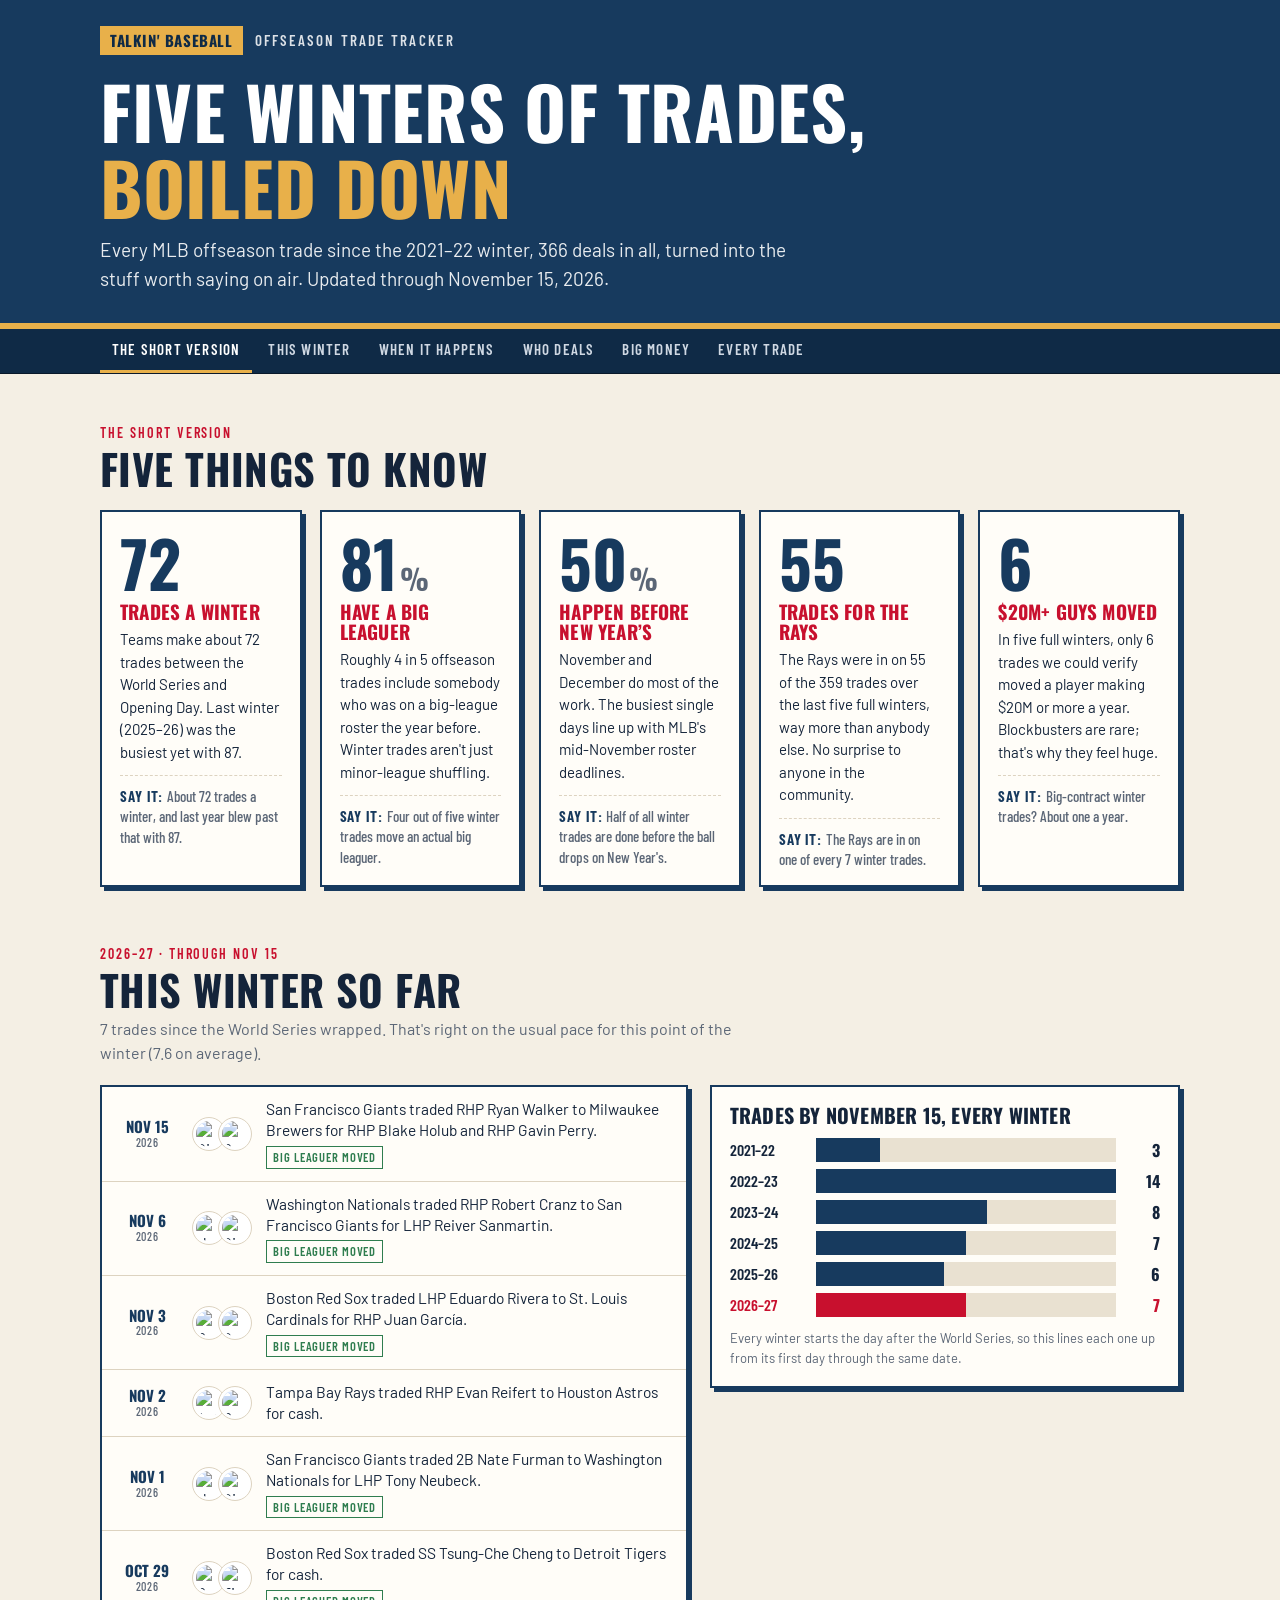
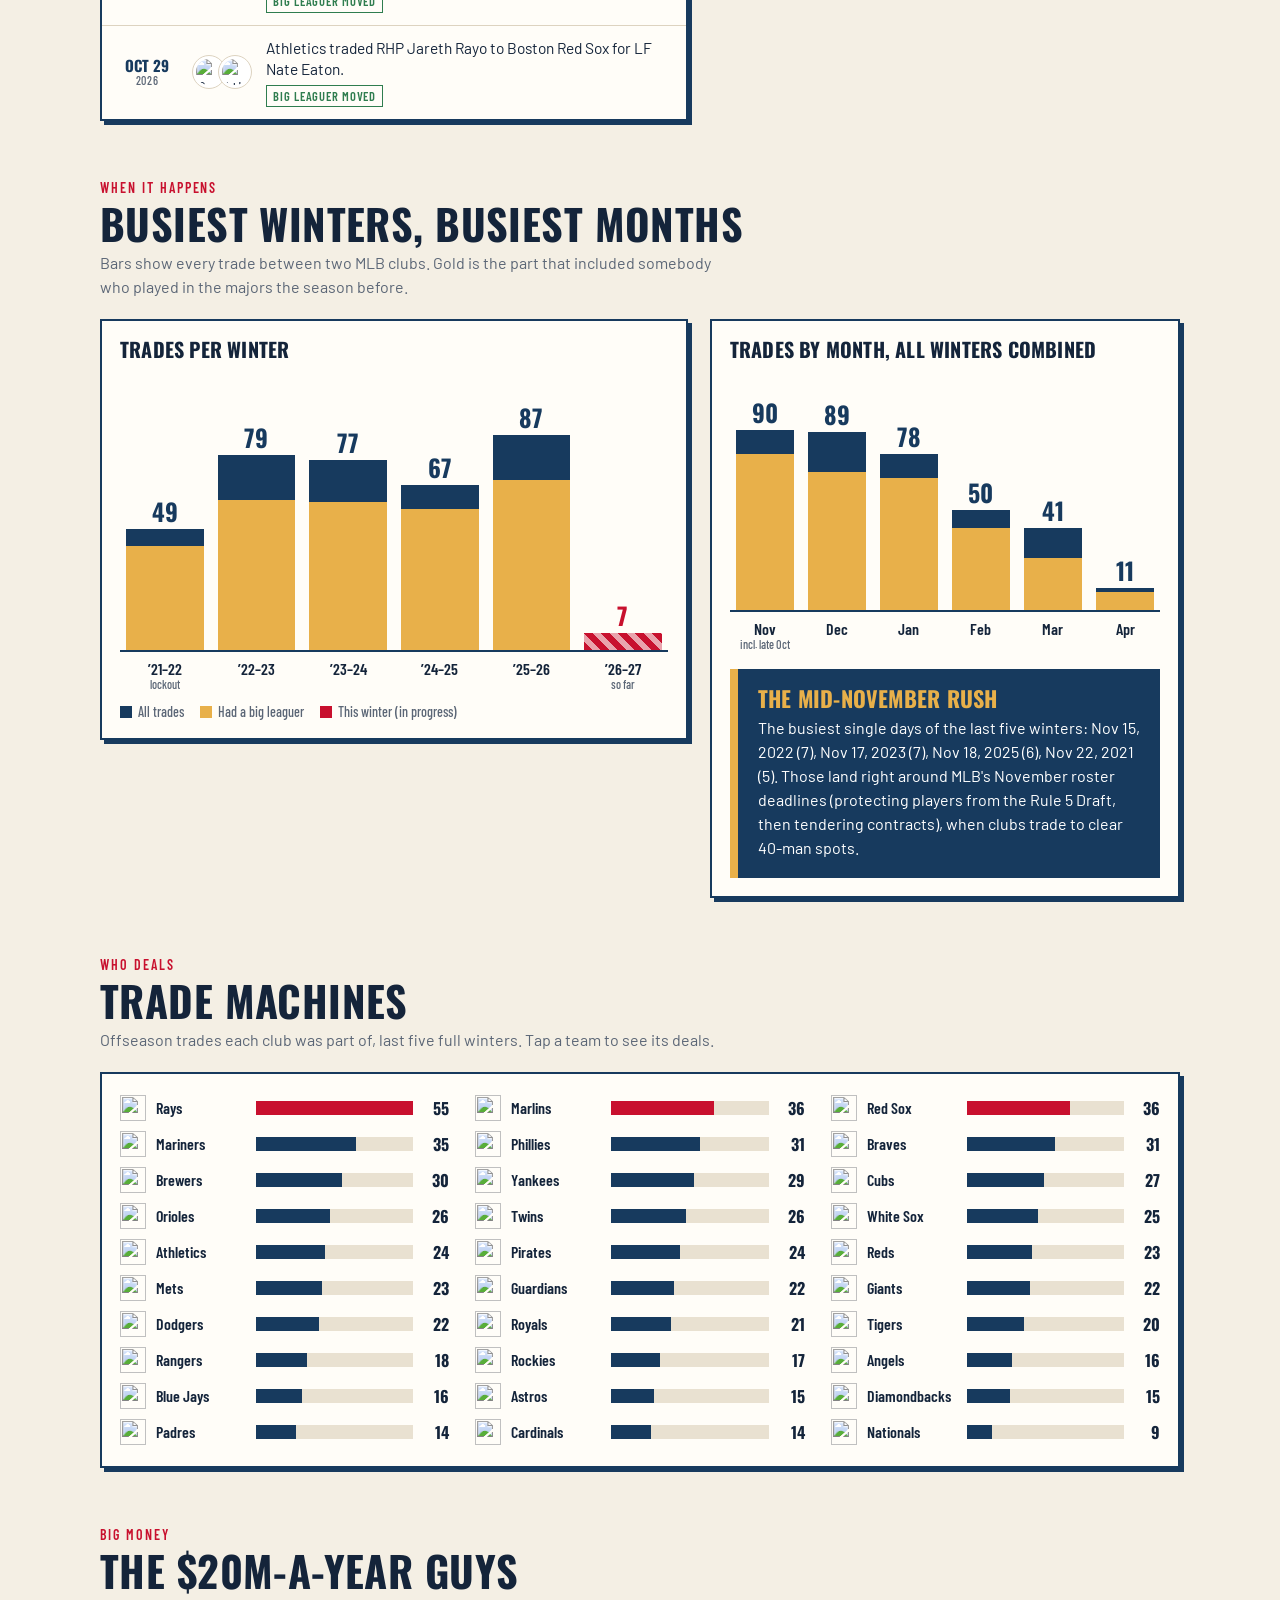
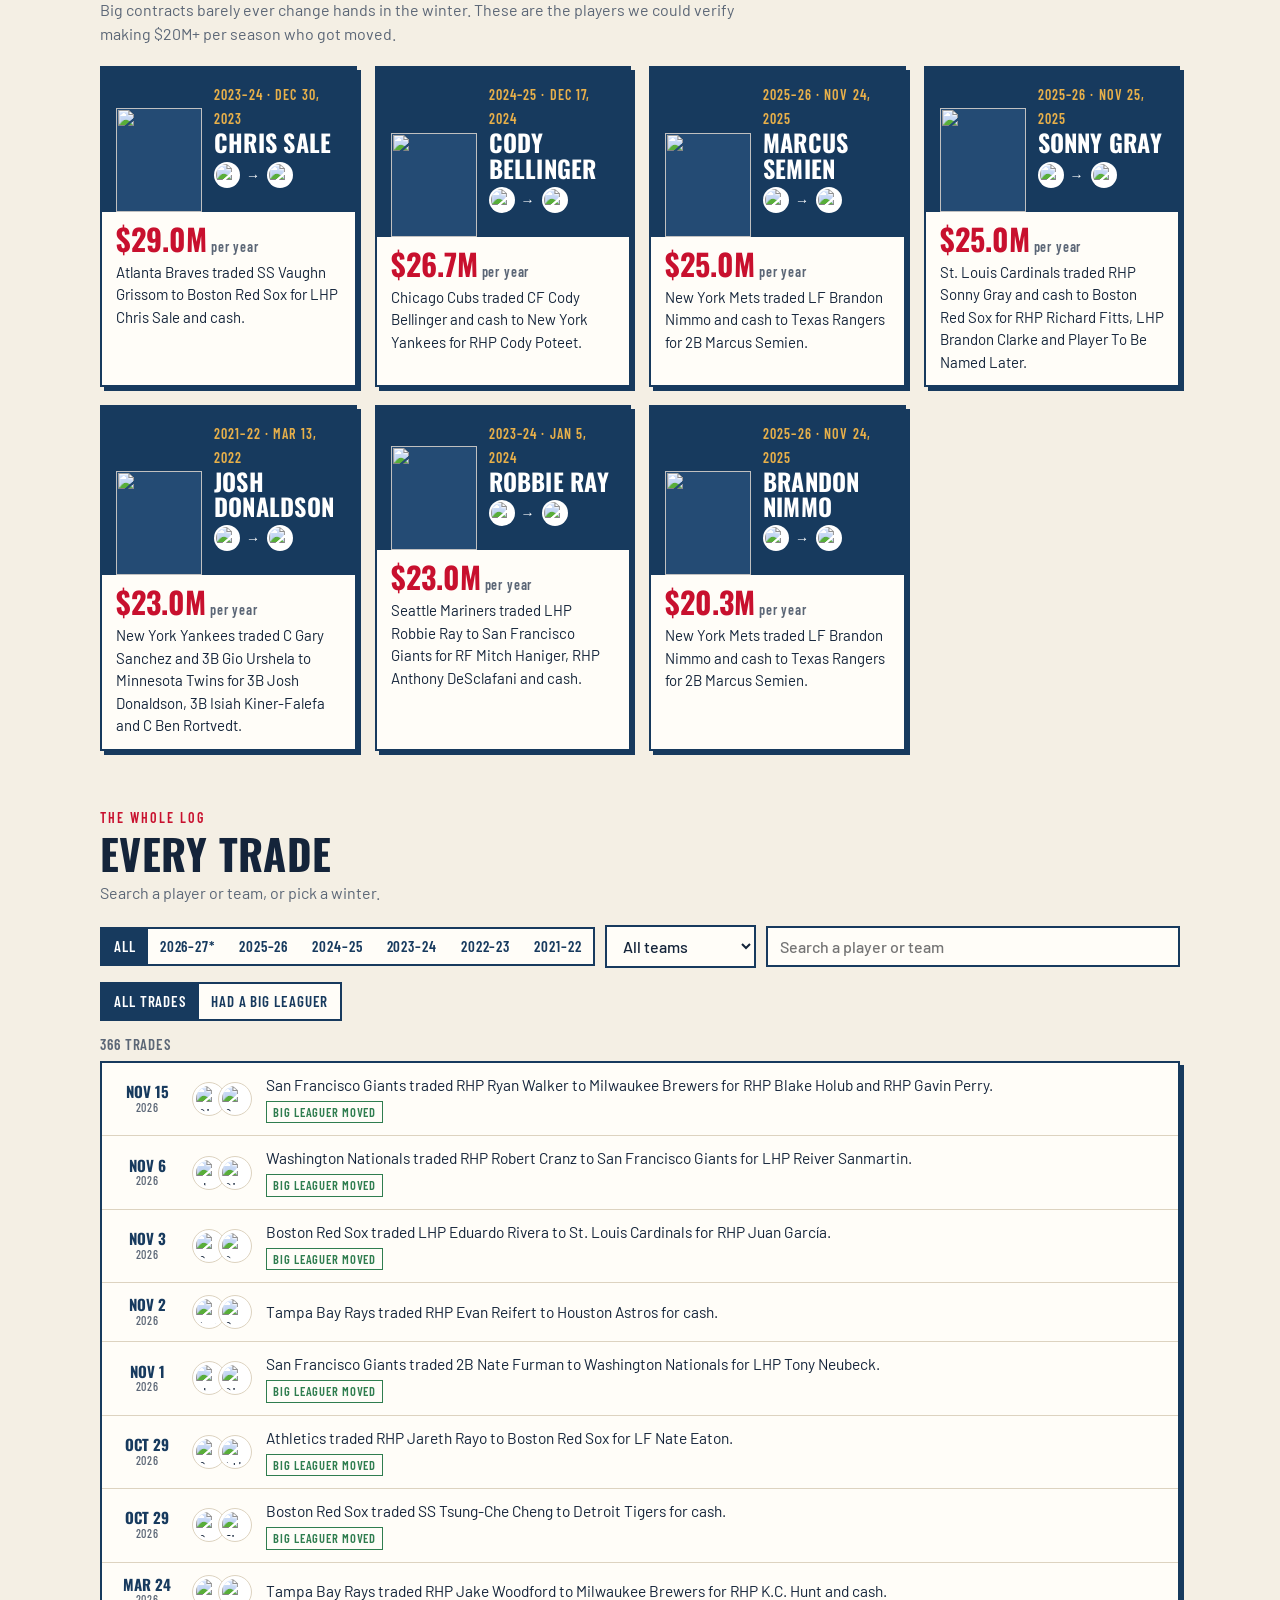
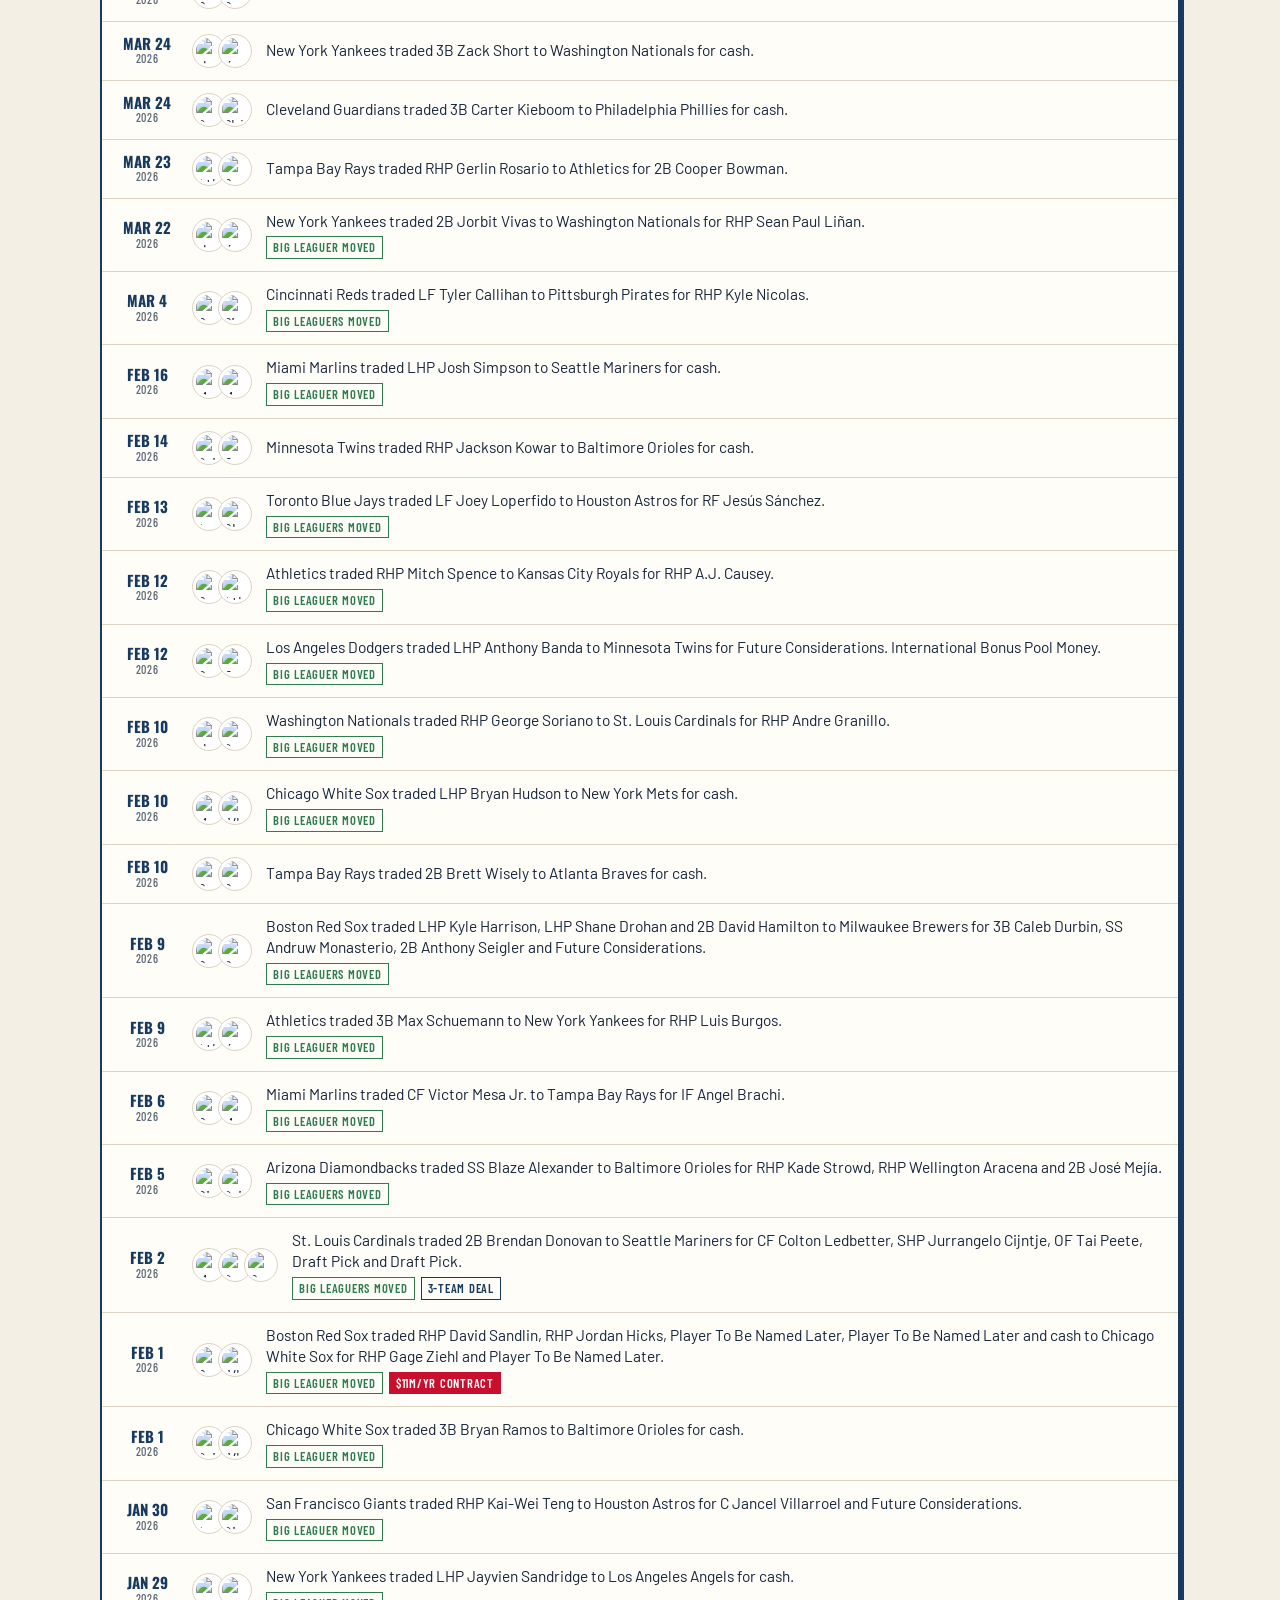
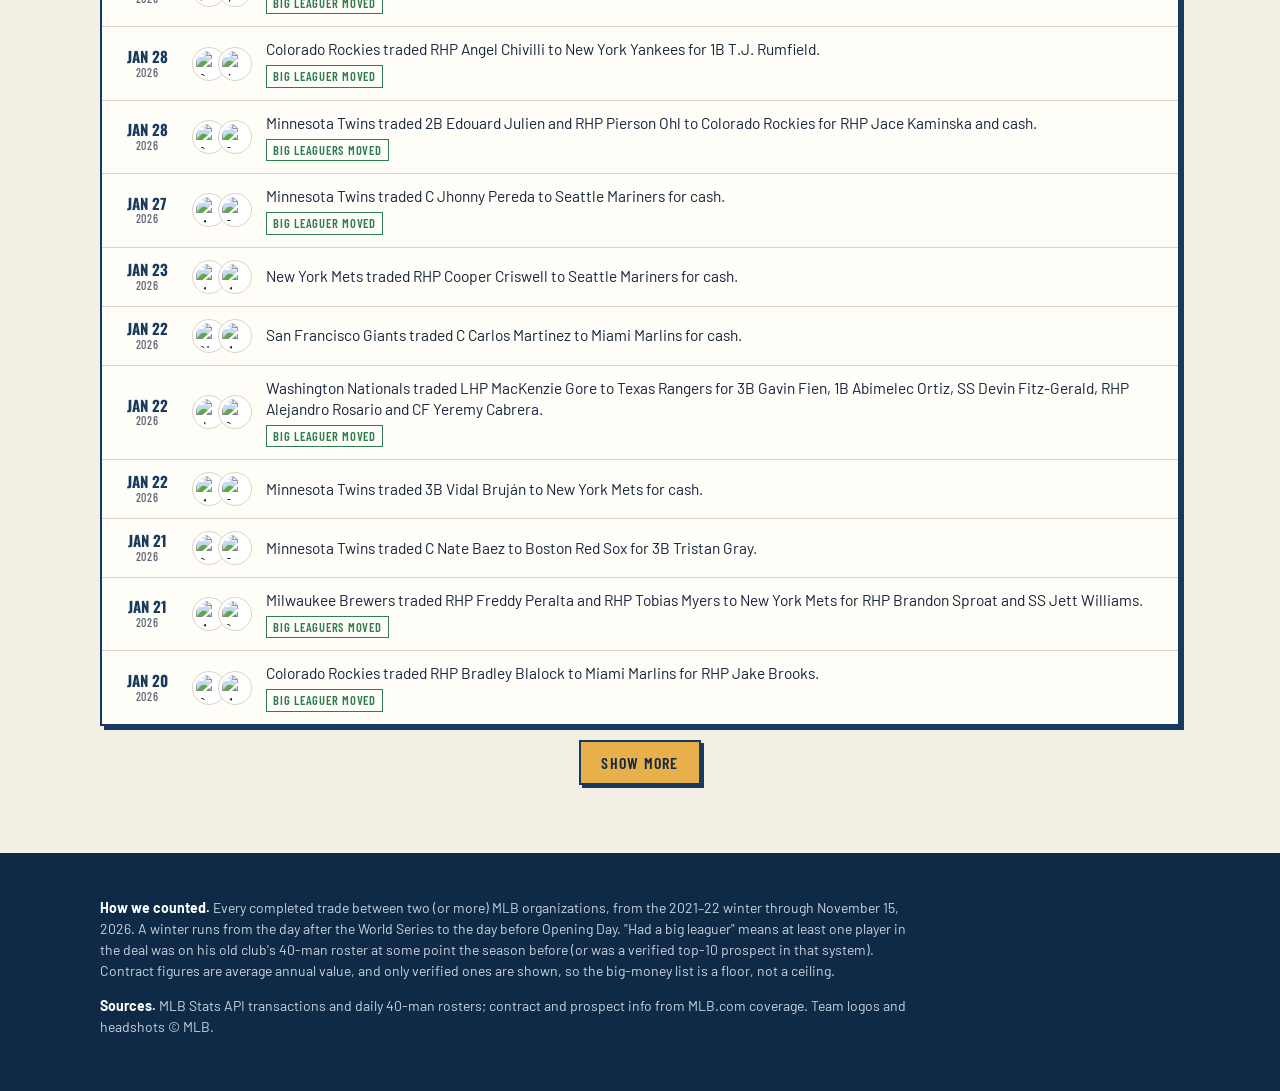
==== index.html @ 68e8c277 "Talkin' Baseball offseason trade tracker Co-Authored-By: Claude Opus 5.5 <noreply@anthropic.com>" ====
<!DOCTYPE html>
<html lang="en">
<head>
<meta charset="utf-8">
<meta name="viewport" content="width=device-width, initial-scale=1">
<title>Offseason Trade Tracker · Talkin' Baseball</title>
<meta name="description" content="Every MLB offseason trade since the 2021–22 winter, boiled down for Talkin' Baseball.">
<link rel="preconnect" href="https://fonts.googleapis.com">
<link rel="preconnect" href="https://fonts.gstatic.com" crossorigin>
<link href="https://fonts.googleapis.com/css2?family=Oswald:wght@500;700&family=Barlow+Condensed:wght@500;600;700&family=Barlow:wght@400;500;600&display=swap" rel="stylesheet">
<style>
:root{
 --paper:#f4efe4;--card:#fffdf8;--ink:#14243a;--ink2:#5b6676;--rule:#ddd3c0;
 --navy:#173a5e;--navy2:#0f2a46;--gold:#e8b04a;--red:#c8102e;--green:#2f7d4f;
 --shadow:4px 4px 0 var(--navy);
}
*{box-sizing:border-box}
html{scroll-behavior:smooth}
body{margin:0;background:var(--paper);color:var(--ink);font:16px/1.5 Barlow,system-ui,sans-serif;-webkit-font-smoothing:antialiased}
a{color:inherit}
.wrap{max-width:1120px;margin:0 auto;padding:0 20px}
h1,h2,h3{font-family:Oswald,Impact,sans-serif;font-weight:700;text-transform:uppercase;letter-spacing:.01em;line-height:1.05;margin:0}
.eyebrow{font:600 14px/1 "Barlow Condensed",sans-serif;letter-spacing:.14em;text-transform:uppercase;color:var(--red)}

/* header */
header{background:var(--navy);color:#fff;border-bottom:6px solid var(--gold)}
header .wrap{padding-top:26px;padding-bottom:30px}
.lock{display:flex;align-items:center;gap:12px;flex-wrap:wrap}
.mark{font:700 15px/1 Oswald,sans-serif;text-transform:uppercase;background:var(--gold);color:var(--navy2);padding:7px 10px;letter-spacing:.04em}
.lock span{font:600 15px/1 "Barlow Condensed",sans-serif;letter-spacing:.14em;text-transform:uppercase;opacity:.85}
header h1{font-size:clamp(36px,6.4vw,72px);margin-top:18px;max-width:900px}
header h1 em{font-style:normal;color:var(--gold)}
header p{font-size:clamp(16px,2vw,19px);max-width:720px;margin:12px 0 0;opacity:.9}
nav{position:sticky;top:0;z-index:5;background:var(--navy2);border-bottom:1px solid #0006}
nav .wrap{display:flex;gap:4px;overflow-x:auto;scrollbar-width:none}
nav a{font:600 15px/1 "Barlow Condensed",sans-serif;letter-spacing:.08em;text-transform:uppercase;color:#cfd8e3;text-decoration:none;padding:13px 12px;white-space:nowrap;border-bottom:3px solid transparent}
nav a:hover,nav a.on{color:#fff;border-bottom-color:var(--gold)}

section{padding:52px 0 8px}
.sh{display:flex;align-items:end;justify-content:space-between;gap:16px;flex-wrap:wrap;margin-bottom:20px}
.sh h2{font-size:clamp(28px,4vw,42px);margin-top:6px}
.sh p{margin:6px 0 0;color:var(--ink2);max-width:640px}
.card{background:var(--card);border:2px solid var(--navy);box-shadow:var(--shadow)}
.small{font-size:13px;color:var(--ink2)}

/* big numbers */
.nums{display:grid;grid-template-columns:repeat(auto-fit,minmax(200px,1fr));gap:18px}
.num{padding:18px 18px 16px;position:relative}
.num b{display:block;font:700 clamp(46px,6vw,64px)/1 Oswald,sans-serif;color:var(--navy)}
.num b small{font-size:.45em;color:var(--ink2);margin-left:2px}
.num h3{font-size:19px;margin:8px 0 6px;color:var(--red)}
.num p{margin:0;font-size:15px}
.num .say{margin-top:12px;padding-top:10px;border-top:1px dashed var(--rule);font:500 15px/1.35 "Barlow Condensed",sans-serif;color:var(--ink2)}
.num .say:before{content:"SAY IT: ";font-weight:700;color:var(--navy);letter-spacing:.06em}

/* this winter */
.two{display:grid;grid-template-columns:1.25fr 1fr;gap:22px;align-items:start}
@media(max-width:860px){.two{grid-template-columns:1fr}}
.pane{padding:18px}
.pane h3{font-size:20px;margin-bottom:12px}
.hbar{display:grid;grid-template-columns:76px 1fr 34px;align-items:center;gap:10px;margin:7px 0;font:600 16px/1 "Barlow Condensed",sans-serif}
.hbar .t{height:24px;background:#e9e1d1;position:relative}
.hbar .t i{position:absolute;inset:0 auto 0 0;background:var(--navy)}
.hbar.now .t i{background:var(--red)}
.hbar.now{color:var(--red)}
.hbar .v{text-align:right;font-family:Oswald;font-weight:700}

/* trade rows */
.trade{display:grid;grid-template-columns:62px auto 1fr;gap:14px;align-items:center;padding:12px 14px;border-top:1px solid var(--rule)}
.trade:first-child{border-top:0}
.trade .dt{font:700 15px/1.05 Oswald,sans-serif;text-transform:uppercase;color:var(--navy);text-align:center}
.trade .dt small{display:block;font:500 12px "Barlow Condensed";color:var(--ink2);letter-spacing:.06em}
.logos{display:flex;align-items:center}
.logos img{width:34px;height:34px;object-fit:contain;background:#fff;border:1.5px solid var(--rule);border-radius:50%;padding:3px}
.logos img+img{margin-left:-8px}
.trade .s{font-size:15.5px;line-height:1.35}
.trade .tags{margin-top:5px;display:flex;gap:6px;flex-wrap:wrap}
.tag{font:600 12.5px/1 "Barlow Condensed",sans-serif;letter-spacing:.06em;text-transform:uppercase;padding:4px 6px;border:1.5px solid currentColor}
.tag.mlb{color:var(--green)}
.tag.big{color:#fff;background:var(--red);border-color:var(--red)}
.tag.multi{color:var(--navy)}
@media(max-width:560px){.trade{grid-template-columns:52px 1fr}.trade .logos{display:none}}

/* charts */
.vchart{display:flex;align-items:flex-end;gap:14px;height:280px;padding:28px 6px 0;border-bottom:2px solid var(--navy)}
.vcol{flex:1;display:flex;flex-direction:column;align-items:center;justify-content:flex-end;height:100%;position:relative}
.vcol i{display:block;width:100%;max-width:92px;background:var(--navy);position:relative;transition:height .6s cubic-bezier(.2,.8,.2,1)}
.vcol i u{position:absolute;inset:auto 0 0 0;background:var(--gold);text-decoration:none}
.vcol b{font:700 24px/1 Oswald,sans-serif;margin-bottom:6px;color:var(--navy)}
.vcol.part i{background:repeating-linear-gradient(45deg,var(--red) 0 6px,#e9a3ad 6px 12px)}
.vcol.part b{color:var(--red)}
.vlabels{display:flex;gap:14px;padding:8px 6px 0}
.vlabels span{flex:1;text-align:center;font:600 16px/1.1 "Barlow Condensed",sans-serif}
.vlabels small{display:block;font-size:12px;color:var(--ink2);font-weight:500}
.legend{display:flex;gap:16px;flex-wrap:wrap;font:500 14px "Barlow Condensed";color:var(--ink2);margin-top:12px}
.legend i{display:inline-block;width:12px;height:12px;margin-right:6px;vertical-align:-1px}
.callout{background:var(--navy);color:#fff;padding:18px 20px;border-left:8px solid var(--gold)}
.callout h3{font-size:22px;color:var(--gold);margin-bottom:6px}
.callout p{margin:0}

/* teams */
.teams{display:grid;grid-template-columns:repeat(auto-fill,minmax(250px,1fr));gap:4px 26px;padding:18px}
.team{display:grid;grid-template-columns:28px 92px 1fr 28px;align-items:center;gap:8px;font:600 16px/1 "Barlow Condensed",sans-serif;padding:3px 0;cursor:pointer;border-radius:3px}
.team:hover{background:#efe6d3}
.team img{width:26px;height:26px;object-fit:contain}
.team .t{height:14px;background:#e9e1d1}
.team .t i{display:block;height:100%;background:var(--navy)}
.team.top .t i{background:var(--red)}
.team .v{text-align:right;font-family:Oswald;font-weight:700}

/* big money */
.money{display:grid;grid-template-columns:repeat(auto-fill,minmax(250px,1fr));gap:18px}
.deal{padding:0;overflow:hidden;display:flex;flex-direction:column}
.deal .top{display:flex;gap:12px;align-items:flex-end;background:var(--navy);color:#fff;padding:14px 14px 0;min-height:118px}
.deal .top img.hs{width:86px;height:104px;object-fit:cover;object-position:top;background:#244b74}
.deal .top div{padding-bottom:12px}
.deal .top h3{font-size:24px}
.deal .top span{font:600 14px "Barlow Condensed";letter-spacing:.08em;text-transform:uppercase;color:var(--gold)}
.deal .bot{padding:12px 14px;font-size:15px}
.deal .aav{font:700 30px/1 Oswald,sans-serif;color:var(--red)}
.deal .aav small{font:600 14px "Barlow Condensed";color:var(--ink2);letter-spacing:.06em;margin-left:4px}

/* explorer */
.tools{display:flex;gap:10px;flex-wrap:wrap;align-items:center;margin-bottom:14px}
.seg{display:flex;flex-wrap:wrap;border:2px solid var(--navy);background:var(--card)}
.seg button{font:600 15px/1 "Barlow Condensed",sans-serif;letter-spacing:.06em;text-transform:uppercase;border:0;background:none;padding:10px 12px;cursor:pointer;color:var(--navy)}
.seg button[aria-pressed=true]{background:var(--navy);color:#fff}
.tools input,.tools select{font:500 16px Barlow,sans-serif;padding:9px 12px;border:2px solid var(--navy);background:var(--card);color:var(--ink);min-width:0}
.tools input{flex:1 1 220px}
#count{font:600 15px "Barlow Condensed";letter-spacing:.06em;text-transform:uppercase;color:var(--ink2);margin:0 0 8px}
.more{display:block;margin:14px auto 0;font:600 16px "Barlow Condensed";letter-spacing:.08em;text-transform:uppercase;padding:11px 20px;background:var(--gold);color:var(--navy2);border:2px solid var(--navy);box-shadow:3px 3px 0 var(--navy);cursor:pointer}
.empty{padding:30px;text-align:center;color:var(--ink2)}

footer{margin-top:60px;background:var(--navy2);color:#c9d3df;font-size:14px}
footer .wrap{padding:30px 20px 40px}
footer b{color:#fff}
footer p{max-width:820px}
</style>
</head>
<body>
<header>
 <div class="wrap">
  <div class="lock"><div class="mark">Talkin' Baseball</div><span>Offseason Trade Tracker</span></div>
  <h1>Five winters of trades, <em>boiled down</em></h1>
  <p id="lede"></p>
 </div>
</header>
<nav><div class="wrap">
 <a href="#short">The short version</a><a href="#now">This winter</a><a href="#when">When it happens</a><a href="#teams">Who deals</a><a href="#money">Big money</a><a href="#all">Every trade</a>
</div></nav>

<main>
<section id="short"><div class="wrap">
 <div class="sh"><div><div class="eyebrow">The short version</div><h2>Five things to know</h2></div></div>
 <div class="nums" id="nums"></div>
</div></section>

<section id="now"><div class="wrap">
 <div class="sh"><div><div class="eyebrow" id="nowEye"></div><h2>This winter so far</h2><p id="nowSub"></p></div></div>
 <div class="two">
  <div class="card" id="nowList"></div>
  <div class="card pane"><h3 id="paceH"></h3><div id="pace"></div><p class="small" style="margin:12px 0 0">Every winter starts the day after the World Series, so this lines each one up from its first day through the same date.</p></div>
 </div>
</div></section>

<section id="when"><div class="wrap">
 <div class="sh"><div><div class="eyebrow">When it happens</div><h2>Busiest winters, busiest months</h2><p>Bars show every trade between two MLB clubs. Gold is the part that included somebody who played in the majors the season before.</p></div></div>
 <div class="two">
  <div class="card pane"><h3>Trades per winter</h3><div class="vchart" id="perWinter"></div><div class="vlabels" id="perWinterL"></div>
   <div class="legend"><span><i style="background:var(--navy)"></i>All trades</span><span><i style="background:var(--gold)"></i>Had a big leaguer</span><span><i style="background:var(--red)"></i>This winter (in progress)</span></div></div>
  <div class="card pane"><h3>Trades by month, all winters combined</h3><div class="vchart" id="perMonth" style="height:240px"></div><div class="vlabels" id="perMonthL"></div>
   <div class="callout" style="margin-top:18px" id="monthCall"></div></div>
 </div>
</div></section>

<section id="teams"><div class="wrap">
 <div class="sh"><div><div class="eyebrow">Who deals</div><h2>Trade machines</h2><p>Offseason trades each club was part of, last five full winters. Tap a team to see its deals.</p></div></div>
 <div class="card teams" id="teamList"></div>
</div></section>

<section id="money"><div class="wrap">
 <div class="sh"><div><div class="eyebrow">Big money</div><h2>The $20M-a-year guys</h2><p>Big contracts barely ever change hands in the winter. These are the players we could verify making $20M+ per season who got moved.</p></div></div>
 <div class="money" id="moneyList"></div>
</div></section>

<section id="all"><div class="wrap">
 <div class="sh"><div><div class="eyebrow">The whole log</div><h2>Every trade</h2><p>Search a player or team, or pick a winter.</p></div></div>
 <div class="tools">
  <div class="seg" id="winSeg"></div>
  <select id="teamSel" aria-label="Team"><option value="">All teams</option></select>
  <input type="search" id="q" placeholder="Search a player or team" aria-label="Search a player or team">
 </div>
 <div class="seg" style="display:inline-flex;margin-bottom:14px" id="kindSeg">
  <button data-k="all" aria-pressed="true">All trades</button><button data-k="mlb">Had a big leaguer</button>
 </div>
 <div id="count"></div>
 <div class="card" id="list"></div>
 <button class="more" id="more" hidden>Show more</button>
</div></section>
</main>

<footer><div class="wrap">
 <p><b>How we counted.</b> Every completed trade between two (or more) MLB organizations, from the 2021–22 winter through <span id="thru"></span>. A winter runs from the day after the World Series to the day before Opening Day. "Had a big leaguer" means at least one player in the deal was on his old club's 40-man roster at some point the season before (or was a verified top-10 prospect in that system). Contract figures are average annual value, and only verified ones are shown, so the big-money list is a floor, not a ceiling.</p>
 <p><b>Sources.</b> MLB Stats API transactions and daily 40-man rosters; contract and prospect info from MLB.com coverage. Team logos and headshots © MLB.</p>
</div></footer>

<script>
const D={"trades":[{"d":"2021-11-03","o":"2021-22","g":["Reds","Tigers"],"s":"Cincinnati Reds traded C Tucker Barnhart to Detroit Tigers for 3B Nick Quintana.","q":"yes","p":[["Tucker Barnhart",571466,"Reds","Tigers",1,null],["Nick Quintana",666161,"Tigers","Reds",0,null]]},{"d":"2021-11-13","o":"2021-22","g":["Rays","Brewers"],"s":"Milwaukee Brewers traded RHP Evan Reifert to Tampa Bay Rays for 3B Mike Brosseau.","q":"yes","p":[["Mike Brosseau",670712,"Rays","Brewers",1,null],["Evan Reifert",682126,"Brewers","Rays",0,null]]},{"d":"2021-11-14","o":"2021-22","g":["Rays","Marlins"],"s":"Tampa Bay Rays traded RHP Louis Head to Miami Marlins for Player To Be Named Later.","q":"yes","p":[["Louis Head",545343,"Rays","Marlins",1,null],["Josh Roberson",675963,"Marlins","Rays",0,null]]},{"d":"2021-11-19","o":"2021-22","g":["Phillies","Yankees"],"s":"New York Yankees traded RHP Nick Nelson and C Donny Sands to Philadelphia Phillies for 3B T.J. Rumfield and LHP Joel Valdez.","q":"yes","p":[["Donny Sands",664848,"Yankees","Phillies",0,null],["Nick Nelson",656793,"Yankees","Phillies",1,null],["TJ Rumfield",681198,"Phillies","Yankees",0,null],["Joel Valdez",683638,"Phillies","Yankees",0,null]]},{"d":"2021-11-19","o":"2021-22","g":["Athletics","Rays"],"s":"Tampa Bay Rays traded RHP Brent Honeywell Jr. to Oakland Athletics for cash.","q":"yes","p":[["Brent Honeywell",641703,"Rays","Athletics",1,null]]},{"d":"2021-11-19","o":"2021-22","g":["Guardians","Rays"],"s":"Tampa Bay Rays traded RHP Tobias Myers to Cleveland Indians for SS Junior Caminero.","q":"unresolved","p":[["Junior Caminero",691406,"Guardians","Rays",0,null],["Tobias Myers",668964,"Rays","Guardians",0,null]]},{"d":"2021-11-19","o":"2021-22","g":["Astros","Phillies"],"s":"Houston Astros traded C Garrett Stubbs to Philadelphia Phillies for OF Logan Cerny.","q":"yes","p":[["Logan Cerny",681488,"Phillies","Astros",0,null],["Garrett Stubbs",596117,"Astros","Phillies",1,null]]},{"d":"2021-11-22","o":"2021-22","g":["Guardians","Brewers"],"s":"Cleveland Guardians traded RHP J.C. Mejia to Milwaukee Brewers for Player To Be Named Later.","q":"yes","p":[["J.C. Mejía",650496,"Guardians","Brewers",1,null],["David Fry",681807,"Brewers","Guardians",0,null]]},{"d":"2021-11-22","o":"2021-22","g":["Angels","Yankees"],"s":"New York Yankees traded 2B Tyler Wade to Los Angeles Angels for Player To Be Named Later.","q":"yes","p":[["Tyler Wade",642180,"Yankees","Angels",1,null]]},{"d":"2021-11-22","o":"2021-22","g":["Cubs","Guardians"],"s":"Cleveland Guardians traded RF Harold Ramirez to Chicago Cubs for cash.","q":"yes","p":[["Harold Ramírez",623912,"Guardians","Cubs",1,null]]},{"d":"2021-11-22","o":"2021-22","g":["Giants","Braves"],"s":"San Francisco Giants traded RHP Jay Jackson to Atlanta Braves for Player To Be Named Later.","q":"yes","p":[["Jay Jackson",543351,"Giants","Braves",1,null]]},{"d":"2021-11-22","o":"2021-22","g":["Dodgers","Rangers"],"s":"Los Angeles Dodgers traded LF Billy McKinney and OF Zach Reks to Texas Rangers for cash.","q":"yes","p":[["Zach Reks",676646,"Dodgers","Rangers",1,null],["Billy McKinney",641856,"Dodgers","Rangers",1,null]]},{"d":"2021-11-26","o":"2021-22","g":["Diamondbacks","Rays"],"s":"Tampa Bay Rays traded LF Jordan Luplow to Arizona Diamondbacks for SS Ronny Simon.","q":"yes","p":[["Jordan Luplow",656669,"Rays","Diamondbacks",1,null],["Ronny Simon",682927,"Diamondbacks","Rays",0,null]]},{"d":"2021-11-27","o":"2021-22","g":["Padres","Mariners"],"s":"San Diego Padres traded 2B Adam Frazier to Seattle Mariners for LHP Ray Kerr and OF Corey Rosier.","q":"yes","p":[["Adam Frazier",624428,"Padres","Mariners",1,null],["Ray Kerr",678061,"Mariners","Padres",0,null],["Corey Rosier",681468,"Mariners","Padres",0,null]]},{"d":"2021-11-29","o":"2021-22","g":["Pirates","Marlins"],"s":"Pittsburgh Pirates traded C Jacob Stallings to Miami Marlins for RHP Zach Thompson, RHP Kyle Nicolas and OF Connor Scott.","q":"yes","p":[["Connor Scott",669002,"Marlins","Pirates",0,null],["Kyle Nicolas",693312,"Marlins","Pirates",0,null],["Jacob Stallings",607732,"Pirates","Marlins",1,null],["Zach Thompson",605507,"Marlins","Pirates",1,null]]},{"d":"2021-11-30","o":"2021-22","g":["Rays","Marlins"],"s":"Tampa Bay Rays traded 2B Joey Wendle to Miami Marlins for CF Kameron Misner.","q":"yes","p":[["Joey Wendle",621563,"Rays","Marlins",1,null],["Kameron Misner",670224,"Marlins","Rays",0,null]]},{"d":"2021-11-30","o":"2021-22","g":["Padres","Marlins"],"s":"Miami Marlins traded C Jorge Alfaro to San Diego Padres.","q":"yes","p":[["Jorge Alfaro",595751,"Marlins","Padres",1,null]]},{"d":"2021-12-01","o":"2021-22","g":["Red Sox","Brewers"],"s":"Milwaukee Brewers traded CF Jackie Bradley Jr., SS David Hamilton and 3B Alex Binelas to Boston Red Sox for RF Hunter Renfroe.","q":"yes","p":[["Alex Binelas",681323,"Brewers","Red Sox",0,null],["Jackie Bradley Jr.",598265,"Brewers","Red Sox",1,null],["Hunter Renfroe",592669,"Red Sox","Brewers",1,null],["David Hamilton",666152,"Brewers","Red Sox",0,null]]},{"d":"2021-12-08","o":"2021-22","g":["Orioles","Mariners"],"s":"Tacoma Rainiers traded RHP Tommy Wilson to Bowie Baysox.","q":"no","p":[["Tommy Wilson",681935,"Mariners","Orioles",0,null]]},{"d":"2021-12-08","o":"2021-22","g":["Giants","Braves"],"s":"Atlanta Braves traded RHP Tanner Andrews to San Francisco Giants.","q":"no","p":[["Tanner Andrews",681084,"Braves","Giants",0,null]]},{"d":"2022-03-12","o":"2021-22","g":["Rangers","Twins"],"s":"Minnesota Twins traded C Mitch Garver to Texas Rangers for 3B Isiah Kiner-Falefa and RHP Ronny Henriquez.","q":"yes","p":[["Mitch Garver",641598,"Twins","Rangers",1,null],["Isiah Kiner-Falefa",643396,"Rangers","Twins",1,null],["Ronny Henriquez",678692,"Rangers","Twins",0,null]]},{"d":"2022-03-12","o":"2021-22","g":["Mets","Athletics"],"s":"Oakland Athletics traded RHP Chris Bassitt to New York Mets for RHP Adam Oller and RHP J.T. Ginn.","q":"yes","p":[["Chris Bassitt",605135,"Athletics","Mets",1,null],["Adam Oller",670124,"Mets","Athletics",0,null],["J.T. Ginn",669372,"Mets","Athletics",0,null]]},{"d":"2022-03-13","o":"2021-22","g":["Reds","Twins"],"s":"Cincinnati Reds traded RHP Sonny Gray and RHP Francis Peguero to Minnesota Twins for RHP Chase Petty.","q":"yes","p":[["Sonny Gray",543243,"Reds","Twins",1,null],["Francis Peguero",677868,"Reds","Twins",0,null],["Chase Petty",695534,"Twins","Reds",0,null]]},{"d":"2022-03-13","o":"2021-22","g":["Twins","Yankees"],"s":"New York Yankees traded C Gary Sanchez and 3B Gio Urshela to Minnesota Twins for 3B Josh Donaldson, 3B Isiah Kiner-Falefa and C Ben Rortvedt.","q":"yes","p":[["Josh Donaldson",518626,"Twins","Yankees",1,23.0],["Ben Rortvedt",666163,"Twins","Yankees",1,null],["Isiah Kiner-Falefa",643396,"Twins","Yankees",0,null],["Gary Sánchez",596142,"Yankees","Twins",1,null],["Gio Urshela",570482,"Yankees","Twins",1,null]]},{"d":"2022-03-14","o":"2021-22","g":["Athletics","Braves"],"s":"Oakland Athletics traded 1B Matt Olson to Atlanta Braves for CF Cristian Pache, C Shea Langeliers, RHP Ryan Cusick and RHP Joey Estes.","q":"yes","p":[["Shea Langeliers",669127,"Braves","Athletics",0,null],["Joey Estes",683155,"Braves","Athletics",0,null],["Cristian Pache",665506,"Braves","Athletics",1,null],["Ryan Cusick",680743,"Braves","Athletics",0,null],["Matt Olson",621566,"Athletics","Braves",1,null]]},{"d":"2022-03-14","o":"2021-22","g":["Reds","Mariners"],"s":"Cincinnati Reds traded LF Jesse Winker and 3B Eugenio Suarez to Seattle Mariners for RHP Justin Dunn, CF Jake Fraley, LHP Brandon Williamson and Player To Be Named Later.","q":"yes","p":[["Jesse Winker",608385,"Reds","Mariners",1,null],["Justin Dunn",643290,"Mariners","Reds",1,null],["Jake Fraley",641584,"Mariners","Reds",1,null],["Eugenio Suárez",553993,"Reds","Mariners",1,null],["Brandon Williamson",682227,"Mariners","Reds",0,null],["Connor Phillips",683175,"Mariners","Reds",0,null]]},{"d":"2022-03-16","o":"2021-22","g":["Athletics","Blue Jays"],"s":"Oakland Athletics traded 3B Matt Chapman to Toronto Blue Jays for LHP Zach Logue, RHP Gunnar Hoglund, LHP Kirby Snead and SS Kevin Smith.","q":"yes","p":[["Matt Chapman",656305,"Athletics","Blue Jays",1,null],["Gunnar Hoglund",680684,"Blue Jays","Athletics",0,null],["Kirby Snead",669912,"Blue Jays","Athletics",1,null],["Kevin Smith",675656,"Blue Jays","Athletics",1,null],["Zach Logue",656657,"Blue Jays","Athletics",0,null]]},{"d":"2022-03-16","o":"2021-22","g":["Reds","Royals"],"s":"Kansas City Royals traded LHP Mike Minor and cash to Cincinnati Reds for LHP Amir Garrett.","q":"yes","p":[["Mike Minor",501985,"Royals","Reds",1,null],["Amir Garrett",607237,"Reds","Royals",1,null]]},{"d":"2022-03-18","o":"2021-22","g":["Padres","Yankees"],"s":"New York Yankees traded 1B Luke Voit to San Diego Padres for RHP Justin Lange.","q":"yes","p":[["Luke Voit",572228,"Yankees","Padres",1,null],["Justin Lange",694367,"Padres","Yankees",0,null]]},{"d":"2022-03-18","o":"2021-22","g":["Dodgers","Rays"],"s":"Los Angeles Dodgers traded LF Luke Raley to Tampa Bay Rays for RHP Tanner Dodson.","q":"yes","p":[["Luke Raley",670042,"Dodgers","Rays",1,null],["Tanner Dodson",663541,"Rays","Dodgers",0,null]]},{"d":"2022-03-24","o":"2021-22","g":["Rockies","Blue Jays"],"s":"Colorado Rockies traded RF Raimel Tapia and 2B Adrian Pinto to Toronto Blue Jays for RF Randal Grichuk and cash.","q":"yes","p":[["Raimel Tapia",606132,"Rockies","Blue Jays",1,null],["Adrian Pinto",691437,"Rockies","Blue Jays",0,null],["Randal Grichuk",545341,"Blue Jays","Rockies",1,null]]},{"d":"2022-03-25","o":"2021-22","g":["Cubs","Rays"],"s":"Chicago Cubs traded RF Harold Ramirez to Tampa Bay Rays for 3B Esteban Quiroz.","q":"unresolved","p":[["Harold Ramírez",623912,"Cubs","Rays",0,null],["Esteban Quiroz",606019,"Rays","Cubs",0,null]]},{"d":"2022-03-27","o":"2021-22","g":["Diamondbacks","Cubs"],"s":"Chicago Cubs traded SS Sergio Alcantara to Arizona Diamondbacks for cash.","q":"yes","p":[["Sergio Alcántara",642727,"Cubs","Diamondbacks",1,null]]},{"d":"2022-03-27","o":"2021-22","g":["Giants","Phillies"],"s":"San Francisco Giants traded 3B Will Toffey and cash to Philadelphia Phillies for 3B Luke Williams.","q":"yes","p":[["Luke Williams",663897,"Phillies","Giants",1,null],["Will Toffey",657780,"Giants","Phillies",0,null]]},{"d":"2022-03-27","o":"2021-22","g":["Astros","Marlins"],"s":"Houston Astros traded OF Norel Gonzalez to Miami Marlins.","q":"unresolved","p":[["Norel González",673476,"Astros","Marlins",0,null]]},{"d":"2022-03-28","o":"2021-22","g":["Dodgers","Padres"],"s":"Los Angeles Dodgers traded 1B Matt Beaty to San Diego Padres for RHP River Ryan.","q":"yes","p":[["Matt Beaty",607461,"Dodgers","Padres",1,null],["River Ryan",689981,"Padres","Dodgers",0,null]]},{"d":"2022-03-29","o":"2021-22","g":["Phillies","White Sox"],"s":"Philadelphia Phillies traded CF Adam Haseley to Chicago White Sox for RHP McKinley Moore and.","q":"yes","p":[["Adam Haseley",656514,"Phillies","White Sox",1,null],["McKinley Moore",686842,"White Sox","Phillies",0,null]]},{"d":"2022-03-30","o":"2021-22","g":["Padres","Phillies"],"s":"Philadelphia Phillies traded SS Kervin Pichardo and cash to San Diego Padres for RHP James Norwood.","q":"yes","p":[["Kervin Pichardo",682775,"Phillies","Padres",0,null],["James Norwood",656803,"Padres","Phillies",1,null]]},{"d":"2022-04-01","o":"2021-22","g":["Diamondbacks","Pirates"],"s":"Arizona Diamondbacks traded 2B Josh VanMeter to Pittsburgh Pirates for RHP Listher Sosa.","q":"yes","p":[["Josh VanMeter",642165,"Diamondbacks","Pirates",1,null],["Listher Sosa",683538,"Pirates","Diamondbacks",0,null]]},{"d":"2022-04-01","o":"2021-22","g":["Dodgers","White Sox"],"s":"Chicago White Sox traded RHP Craig Kimbrel to Los Angeles Dodgers for CF AJ Pollock.","q":"yes","p":[["Craig Kimbrel",518886,"White Sox","Dodgers",1,null],["AJ Pollock",572041,"Dodgers","White Sox",1,null]]},{"d":"2022-04-02","o":"2021-22","g":["Rangers","Yankees"],"s":"Texas Rangers traded C Jose Trevino to New York Yankees for RHP Albert Abreu and LHP Robert Ahlstrom.","q":"yes","p":[["Albert Abreu",656061,"Yankees","Rangers",1,null],["Robby Ahlstrom",695239,"Yankees","Rangers",0,null],["Jose Trevino",624431,"Rangers","Yankees",1,null]]},{"d":"2022-04-03","o":"2021-22","g":["Athletics","Padres"],"s":"Oakland Athletics traded LHP Sean Manaea and RHP Aaron Holiday to San Diego Padres for RHP Adrian Martinez and 2B Euribiel Angeles.","q":"yes","p":[["Aaron Holiday",701569,"Athletics","Padres",0,null],["Adrián Martinez",661309,"Padres","Athletics",0,null],["Sean Manaea",640455,"Athletics","Padres",1,null],["Euribiel Angeles",683494,"Padres","Athletics",0,null]]},{"d":"2022-04-03","o":"2021-22","g":["Mets","Yankees"],"s":"New York Mets traded RHP Miguel Castro to New York Yankees for LHP Joely Rodriguez.","q":"yes","p":[["Joely Rodríguez",570257,"Yankees","Mets",1,null],["Miguel Castro",612434,"Mets","Yankees",1,null]]},{"d":"2022-04-03","o":"2021-22","g":["Blue Jays","White Sox"],"s":"Toronto Blue Jays traded C Reese McGuire to Chicago White Sox for C Zack Collins.","q":"yes","p":[["Reese McGuire",624512,"Blue Jays","White Sox",1,null],["Zack Collins",641470,"White Sox","Blue Jays",1,null]]},{"d":"2022-04-03","o":"2021-22","g":["Orioles","Marlins"],"s":"Baltimore Orioles traded RHP Cole Sulser and LHP Tanner Scott to Miami Marlins for OF Kevin Guerrero and LHP Antonio Velez.","q":"yes","p":[["Kevin Guerrero",698931,"Marlins","Orioles",0,null],["Antonio Velez",669163,"Marlins","Orioles",0,null],["Cole Sulser",642121,"Orioles","Marlins",1,null],["Tanner Scott",656945,"Orioles","Marlins",1,null]]},{"d":"2022-04-04","o":"2021-22","g":["Rays","Yankees"],"s":"Tampa Bay Rays traded RHP David McKay to New York Yankees for cash.","q":"unresolved","p":[["David McKay",641853,"Rays","Yankees",0,null]]},{"d":"2022-04-05","o":"2021-22","g":["Tigers","Rays"],"s":"Detroit Tigers traded SS Isaac Paredes to Tampa Bay Rays for LF Austin Meadows.","q":"yes","p":[["Isaac Paredes",670623,"Tigers","Rays",1,null],["Austin Meadows",640457,"Rays","Tigers",1,null]]},{"d":"2022-04-05","o":"2021-22","g":["Marlins","Brewers"],"s":"Wisconsin Timber Rattlers traded RHP Alexis Ramirez to FCL Marlins.","q":"unresolved","p":[["Alexis Ramirez",679359,"Brewers","Marlins",0,null]]},{"d":"2022-04-06","o":"2021-22","g":["Padres","Brewers"],"s":"San Diego Padres traded C Victor Caratini to Milwaukee Brewers for C Brett Sullivan and SS Korry Howell.","q":"yes","p":[["Brett Sullivan",664954,"Brewers","Padres",0,null],["Korry Howell",676759,"Brewers","Padres",0,null],["Victor Caratini",605170,"Padres","Brewers",1,null]]},{"d":"2022-11-06","o":"2022-23","g":["Rockies","Braves"],"s":"Colorado Rockies traded RF Sam Hilliard to Atlanta Braves for RHP Dylan Spain.","q":"yes","p":[["Sam Hilliard",656541,"Rockies","Braves",1,null],["Dylan Spain",688125,"Braves","Rockies",0,null]]},{"d":"2022-11-09","o":"2022-23","g":["Guardians","Cardinals"],"s":"Cleveland Guardians traded SS Jose Fermin to St. Louis Cardinals for cash.","q":"unresolved","p":[["José Fermín",665877,"Guardians","Cardinals",0,null]]},{"d":"2022-11-09","o":"2022-23","g":["Red Sox","Mariners"],"s":"Boston Red Sox traded RHP Easton McGee to Seattle Mariners for cash.","q":"yes","p":[["Easton McGee",668834,"Red Sox","Mariners",2,null]]},{"d":"2022-11-09","o":"2022-23","g":["Rangers","Braves"],"s":"Texas Rangers traded LHP Kolby Allard to Atlanta Braves for RHP Jake Odorizzi and cash.","q":"yes","p":[["Kolby Allard",663465,"Rangers","Braves",1,null],["Jake Odorizzi",543606,"Braves","Rangers",1,null]]},{"d":"2022-11-10","o":"2022-23","g":["Reds","Rangers"],"s":"Texas Rangers traded 2B Nick Solak to Cincinnati Reds for cash.","q":"yes","p":[["Nick Solak",669256,"Rangers","Reds",1,null]]},{"d":"2022-11-10","o":"2022-23","g":["Pirates","Rays"],"s":"Tampa Bay Rays traded DH Ji-Man Choi to Pittsburgh Pirates for RHP Jack Hartman.","q":"yes","p":[["Ji Man Choi",596847,"Rays","Pirates",1,null],["Jack Hartman",689713,"Pirates","Rays",0,null]]},{"d":"2022-11-10","o":"2022-23","g":["Marlins","Brewers"],"s":"Miami Marlins traded C Payton Henry to Milwaukee Brewers for RF Reminton Batista.","q":"yes","p":[["Payton Henry",668721,"Marlins","Brewers",1,null],["Reminton Batista",800360,"Brewers","Marlins",0,null]]},{"d":"2022-11-15","o":"2022-23","g":["Cubs","Rays"],"s":"Tampa Bay Rays traded 2B Miles Mastrobuoni to Chicago Cubs for RHP Alfredo Zarraga.","q":"yes","p":[["Alfredo Zarraga",700287,"Cubs","Rays",0,null],["Miles Mastrobuoni",670156,"Rays","Cubs",1,null]]},{"d":"2022-11-15","o":"2022-23","g":["Rangers","Braves"],"s":"Texas Rangers traded RHP Dennis Santana to Atlanta Braves for cash.","q":"yes","p":[["Dennis Santana",642701,"Rangers","Braves",1,null]]},{"d":"2022-11-15","o":"2022-23","g":["Tigers","Giants"],"s":"San Francisco Giants traded OF Steele Walker to Detroit Tigers for cash.","q":"yes","p":[["Steele Walker",667727,"Giants","Tigers",2,null]]},{"d":"2022-11-15","o":"2022-23","g":["Giants","Rays"],"s":"Tampa Bay Rays traded 2B Brett Wisely to San Francisco Giants for OF Tristan Peters.","q":"unresolved","p":[["Brett Wisely",689172,"Rays","Giants",0,null],["Tristan Peters",671976,"Giants","Rays",0,null]]},{"d":"2022-11-15","o":"2022-23","g":["Diamondbacks","Guardians"],"s":"Cleveland Guardians traded RHP Carlos Vargas to Arizona Diamondbacks for RHP Ross Carver.","q":"yes","p":[["Ross Carver",687102,"Diamondbacks","Guardians",0,null],["Carlos Vargas",672841,"Guardians","Diamondbacks",1,null]]},{"d":"2022-11-15","o":"2022-23","g":["Rays","Marlins"],"s":"Tampa Bay Rays traded RHP JT Chargois and SS Xavier Edwards to Miami Marlins for RHP Marcus Johnson and RHP Santiago Suarez.","q":"yes","p":[["Xavier Edwards",669364,"Rays","Marlins",0,null],["Marcus Johnson",687189,"Marlins","Rays",0,null],["Santiago Suarez",800571,"Marlins","Rays",0,null],["JT Chargois",608638,"Rays","Marlins",1,null]]},{"d":"2022-11-15","o":"2022-23","g":["Guardians","Rockies"],"s":"Cleveland Guardians traded 3B Nolan Jones to Colorado Rockies for SS Juan Brito.","q":"yes","p":[["Nolan Jones",666134,"Guardians","Rockies",1,null],["Juan Brito",682877,"Rockies","Guardians",0,null]]},{"d":"2022-11-16","o":"2022-23","g":["Mariners","Blue Jays"],"s":"Toronto Blue Jays traded LF Teoscar Hernandez to Seattle Mariners for LHP Adam Macko and RHP Erik Swanson.","q":"yes","p":[["Erik Swanson",657024,"Mariners","Blue Jays",1,null],["Adam Macko",671936,"Mariners","Blue Jays",0,null],["Teoscar Hernández",606192,"Blue Jays","Mariners",1,null]]},{"d":"2022-11-17","o":"2022-23","g":["Diamondbacks","Mariners"],"s":"Seattle Mariners traded CF Kyle Lewis to Arizona Diamondbacks for C Cooper Hummel.","q":"yes","p":[["Cooper Hummel",669450,"Diamondbacks","Mariners",1,null],["Kyle Lewis",641786,"Mariners","Diamondbacks",1,null]]},{"d":"2022-11-18","o":"2022-23","g":["Mets","Marlins"],"s":"Miami Marlins traded RHP Elieser Hernandez and RHP Jeff Brigham to New York Mets for RHP Franklin Sanchez and Player To Be Named Later.","q":"yes","p":[["Elieser Hernández",622694,"Marlins","Mets",1,null],["Franklin Sanchez",692845,"Mets","Marlins",0,null],["Jeff Brigham",656257,"Marlins","Mets",1,null],["Jake Mangum",663968,"Mets","Marlins",0,null]]},{"d":"2022-11-18","o":"2022-23","g":["Angels","Twins"],"s":"Minnesota Twins traded 3B Gio Urshela to Los Angeles Angels for RHP Alejandro Hidalgo.","q":"yes","p":[["Alejandro Hidalgo",691576,"Angels","Twins",0,null],["Gio Urshela",570482,"Twins","Angels",1,null]]},{"d":"2022-11-18","o":"2022-23","g":["Rays","Brewers"],"s":"Tampa Bay Rays traded RHP Javy Guerra to Milwaukee Brewers for Player To Be Named Later.","q":"yes","p":[["Javy Guerra",642770,"Rays","Brewers",1,null],["Victor Castaneda",674810,"Brewers","Rays",0,null]]},{"d":"2022-11-18","o":"2022-23","g":["Reds","Twins"],"s":"Cincinnati Reds traded 2B Kyle Farmer to Minnesota Twins for RHP Casey Legumina.","q":"yes","p":[["Kyle Farmer",571657,"Reds","Twins",1,null],["Casey Legumina",668984,"Twins","Reds",0,null]]},{"d":"2022-11-18","o":"2022-23","g":["Reds","Pirates"],"s":"Pittsburgh Pirates traded SS Kevin Newman to Cincinnati Reds for RHP Dauri Moreta.","q":"yes","p":[["Kevin Newman",621028,"Pirates","Reds",1,null],["Dauri Moreta",664294,"Reds","Pirates",1,null]]},{"d":"2022-11-23","o":"2022-23","g":["Angels","Brewers"],"s":"Milwaukee Brewers traded RF Hunter Renfroe to Los Angeles Angels for RHP Janson Junk, RHP Elvis Peguero and LHP Adam Seminaris.","q":"yes","p":[["Elvis Peguero",665625,"Angels","Brewers",1,null],["Janson Junk",676083,"Angels","Brewers",1,null],["Adam Seminaris",694372,"Angels","Brewers",0,null],["Hunter Renfroe",592669,"Brewers","Angels",1,null]]},{"d":"2022-11-23","o":"2022-23","g":["Red Sox","Pirates"],"s":"Pittsburgh Pirates traded SS Hoy Park to Boston Red Sox for LHP Inmer Lobo.","q":"yes","p":[["Hoy Park",660829,"Pirates","Red Sox",1,null],["Inmer Lobo",800308,"Red Sox","Pirates",0,null]]},{"d":"2022-12-02","o":"2022-23","g":["Mariners","Brewers"],"s":"Milwaukee Brewers traded 2B Kolten Wong and cash to Seattle Mariners for LF Jesse Winker and 3B Abraham Toro.","q":"yes","p":[["Abraham Toro",647351,"Mariners","Brewers",1,null],["Jesse Winker",608385,"Mariners","Brewers",1,null],["Kolten Wong",543939,"Brewers","Mariners",1,null]]},{"d":"2022-12-06","o":"2022-23","g":["Rockies","Athletics"],"s":"Colorado Rockies traded RHP Chad Smith to Oakland Athletics for RHP Jeff Criswell.","q":"yes","p":[["Chad Smith",663385,"Rockies","Athletics",1,null],["Jeff Criswell",676105,"Athletics","Rockies",0,null]]},{"d":"2022-12-07","o":"2022-23","g":["Mets","Rays"],"s":"Tampa Bay Rays traded LHP Brooks Raley to New York Mets for LHP Keyshawn Askew.","q":"yes","p":[["Keyshawn Askew",681094,"Mets","Rays",0,null],["Brooks Raley",548384,"Rays","Mets",1,null]]},{"d":"2022-12-07","o":"2022-23","g":["Tigers","Braves"],"s":"Detroit Tigers traded RHP Joe Jiménez and cash to Atlanta Braves for 3B Justyn-Henry Malloy and LHP Jake Higginbotham.","q":"yes","p":[["Joe Jiménez",641729,"Tigers","Braves",1,null],["Justyn-Henry Malloy",669234,"Braves","Tigers",0,null],["Jake Higginbotham",663977,"Braves","Tigers",0,null]]},{"d":"2022-12-08","o":"2022-23","g":["Rockies","Rays"],"s":"Colorado Rockies traded RHP Kevin Kelly to Tampa Bay Rays for cash.","q":"no","p":[["Kevin Kelly",687330,"Rockies","Rays",0,null]]},{"d":"2022-12-08","o":"2022-23","g":["Reds","Giants"],"s":"Cincinnati Reds traded C Blake Sabol to San Francisco Giants.","q":"unresolved","p":[["Blake Sabol",666165,"Reds","Giants",0,null],["Jake Wong",673858,"Giants","Reds",0,null]]},{"d":"2022-12-08","o":"2022-23","g":["Nationals","Mariners"],"s":"Seattle Mariners traded RF Frankie Tostado to Washington Nationals.","q":"no","p":[["Frankie Tostado",676762,"Mariners","Nationals",0,null]]},{"d":"2022-12-12","o":"2022-23","g":["Athletics","Braves","Brewers"],"s":"Atlanta Braves traded RHP Freddy Tarnok, C Manny Piña, RHP Royber Salinas, 2B Esteury Ruiz and LHP Kyle Muller to Oakland Athletics for C Sean Murphy.","q":"yes","p":[["Freddy Tarnok",676206,"Braves","Athletics",1,null],["Manny Piña",444489,"Braves","Athletics",1,null],["Royber Salinas",683690,"Braves","Athletics",0,null],["Esteury Ruiz",665923,"Brewers","Athletics",1,null],["Kyle Muller",666205,"Braves","Athletics",1,null],["Sean Murphy",669221,"Athletics","Braves",1,null],["Joel Payamps",606303,"Athletics","Brewers",1,null],["William Contreras",661388,"Braves","Brewers",1,null],["Justin Yeager",687866,"Braves","Brewers",0,null]]},{"d":"2022-12-14","o":"2022-23","g":["Dodgers","Rays"],"s":"Tampa Bay Rays traded RHP J.P. Feyereisen to Los Angeles Dodgers for LHP Jeff Belge.","q":"yes","p":[["J.P. Feyereisen",656420,"Rays","Dodgers",1,null],["Jeff Belge",666122,"Dodgers","Rays",0,null]]},{"d":"2022-12-14","o":"2022-23","g":["Guardians","Brewers"],"s":"Cleveland Guardians traded SS Owen Miller to Milwaukee Brewers for Player To Be Named Later.","q":"yes","p":[["Owen Miller",680911,"Guardians","Brewers",1,null]]},{"d":"2022-12-15","o":"2022-23","g":["Dodgers","Athletics"],"s":"Oakland Athletics traded 2B Yonny Hernandez to Los Angeles Dodgers for cash.","q":"no","p":[["Yonny Hernández",660634,"Athletics","Dodgers",0,null]]},{"d":"2022-12-16","o":"2022-23","g":["Red Sox","Braves"],"s":"Boston Red Sox traded SS Hoy Park to Atlanta Braves for Player To Be Named Later.","q":"no","p":[["Hoy Park",660829,"Red Sox","Braves",0,null]]},{"d":"2022-12-16","o":"2022-23","g":["Red Sox","Royals"],"s":"Kansas City Royals traded RHP Wyatt Mills to Boston Red Sox for RHP Jacob Wallace.","q":"yes","p":[["Jacob Wallace",686608,"Red Sox","Royals",0,null],["Wyatt Mills",670090,"Royals","Red Sox",1,null]]},{"d":"2022-12-18","o":"2022-23","g":["Rockies","Pirates"],"s":"Colorado Rockies traded 3B Connor Joe to Pittsburgh Pirates for RHP Nick Garcia.","q":"yes","p":[["Connor Joe",656582,"Rockies","Pirates",1,null],["Nick Garcia",694356,"Pirates","Rockies",0,null]]},{"d":"2022-12-21","o":"2022-23","g":["Orioles","Mets"],"s":"New York Mets traded C James McCann to Baltimore Orioles.","q":"yes","p":[["James McCann",543510,"Mets","Orioles",1,10.15],["Luis De La Cruz",691331,"Orioles","Mets",0,null]]},{"d":"2022-12-22","o":"2022-23","g":["Giants","White Sox"],"s":"San Francisco Giants traded RHP Gregory Santos to Chicago White Sox.","q":"yes","p":[["Gregory Santos",666619,"Giants","White Sox",1,null]]},{"d":"2022-12-23","o":"2022-23","g":["Diamondbacks","Pirates"],"s":"Pittsburgh Pirates traded SS Diego Castillo to Arizona Diamondbacks for RHP Scott Randall.","q":"yes","p":[["Diego Castillo",660636,"Pirates","Diamondbacks",1,null],["Scott Randall",695246,"Diamondbacks","Pirates",0,null]]},{"d":"2022-12-23","o":"2022-23","g":["Diamondbacks","Blue Jays"],"s":"Arizona Diamondbacks traded C Daulton Varsho to Toronto Blue Jays for SS Lourdes Gurriel Jr. and C Gabriel Moreno.","q":"yes","p":[["Daulton Varsho",662139,"Diamondbacks","Blue Jays",1,null],["Lourdes Gurriel Jr.",666971,"Blue Jays","Diamondbacks",1,null],["Gabriel Moreno",672515,"Blue Jays","Diamondbacks",1,null]]},{"d":"2022-12-23","o":"2022-23","g":["Orioles","Braves"],"s":"Baltimore Orioles traded 1B Lewin Díaz to Atlanta Braves.","q":"no","p":[["Lewin Díaz",650331,"Orioles","Braves",0,null]]},{"d":"2022-12-28","o":"2022-23","g":["Braves","Yankees"],"s":"New York Yankees traded LHP Lucas Luetge to Atlanta Braves for SS Caleb Durbin and RHP Indigo Diaz.","q":"yes","p":[["Lucas Luetge",476595,"Yankees","Braves",1,null],["Indigo Diaz",666301,"Braves","Yankees",0,null],["Caleb Durbin",702332,"Braves","Yankees",0,null]]},{"d":"2023-01-01","o":"2022-23","g":["Orioles","Tigers"],"s":"Baltimore Orioles traded 3B Tyler Nevin to Detroit Tigers for cash.","q":"yes","p":[["Tyler Nevin",663527,"Orioles","Tigers",1,null]]},{"d":"2023-01-03","o":"2022-23","g":["Orioles","Royals"],"s":"Kansas City Royals traded 1B Ryan O'Hearn to Baltimore Orioles for cash.","q":"yes","p":[["Ryan O'Hearn",656811,"Royals","Orioles",1,null]]},{"d":"2023-01-03","o":"2022-23","g":["Tigers","Astros"],"s":"Detroit Tigers traded OF Bligh Madris to Houston Astros for cash.","q":"unresolved","p":[["Bligh Madris",676632,"Tigers","Astros",0,null]]},{"d":"2023-01-03","o":"2022-23","g":["Rangers","Braves"],"s":"Texas Rangers traded SS Eli White to Atlanta Braves for cash.","q":"yes","p":[["Eli White",642201,"Rangers","Braves",1,null]]},{"d":"2023-01-04","o":"2022-23","g":["Cubs","Phillies"],"s":"Chicago Cubs traded RHP Erich Uelmen to Philadelphia Phillies for cash.","q":"yes","p":[["Erich Uelmen",657272,"Cubs","Phillies",1,null]]},{"d":"2023-01-04","o":"2022-23","g":["Pirates","Brewers"],"s":"Pittsburgh Pirates traded RHP Bryse Wilson to Milwaukee Brewers for cash.","q":"yes","p":[["Bryse Wilson",669060,"Pirates","Brewers",1,null]]},{"d":"2023-01-07","o":"2022-23","g":["Tigers","Phillies"],"s":"Detroit Tigers traded LHP Gregory Soto, 2B Kody Clemens to Philadelphia Phillies for OF Matt Vierling, SS Nick Maton, C Donny Sands and.","q":"yes","p":[["Kody Clemens",665019,"Tigers","Phillies",1,null],["Nick Maton",665155,"Phillies","Tigers",1,null],["Donny Sands",664848,"Phillies","Tigers",1,null],["Gregory Soto",642397,"Tigers","Phillies",1,null],["Matt Vierling",663837,"Phillies","Tigers",1,null]]},{"d":"2023-01-07","o":"2022-23","g":["Mariners","Brewers"],"s":"Milwaukee Brewers traded RHP Justin Topa to Seattle Mariners for RHP Joseph Hernandez.","q":"yes","p":[["Justin Topa",623437,"Brewers","Mariners",1,null],["Joseph Hernandez",678852,"Mariners","Brewers",0,null]]},{"d":"2023-01-09","o":"2022-23","g":["Giants","Phillies"],"s":"San Francisco Giants traded RHP Yunior Marte to Philadelphia Phillies for LHP Erik Miller.","q":"yes","p":[["Erik Miller",669062,"Phillies","Giants",0,null],["Yunior Marte",628708,"Giants","Phillies",1,null]]},{"d":"2023-01-10","o":"2022-23","g":["Pirates","Blue Jays"],"s":"Pittsburgh Pirates traded RHP Zach Thompson to Toronto Blue Jays for CF Chavez Young.","q":"yes","p":[["Chavez Young",669945,"Blue Jays","Pirates",0,null],["Zach Thompson",605507,"Pirates","Blue Jays",1,null]]},{"d":"2023-01-10","o":"2022-23","g":["Nationals","Twins"],"s":"Washington Nationals traded RHP A.J. Alexy to Minnesota Twins for RHP Cristian Jimenez.","q":"unresolved","p":[["A.J. Alexy",669935,"Nationals","Twins",0,null],["Cristian Jimenez",700368,"Twins","Nationals",0,null]]},{"d":"2023-01-11","o":"2022-23","g":["Orioles","Red Sox"],"s":"Boston Red Sox traded LHP Darwinzon Hernandez to Baltimore Orioles for cash.","q":"yes","p":[["Darwinzon Hernández",650382,"Red Sox","Orioles",1,null]]},{"d":"2023-01-11","o":"2022-23","g":["Dodgers","Marlins"],"s":"Miami Marlins traded SS Miguel Rojas to Los Angeles Dodgers for SS Jacob Amaya.","q":"yes","p":[["Jacob Amaya",676070,"Dodgers","Marlins",2,null],["Miguel Rojas",500743,"Marlins","Dodgers",1,null]]},{"d":"2023-01-17","o":"2022-23","g":["Red Sox","Rockies"],"s":"Boston Red Sox traded RHP Connor Seabold to Colorado Rockies for Player To Be Named Later.","q":"yes","p":[["Connor Seabold",657756,"Red Sox","Rockies",1,null]]},{"d":"2023-01-20","o":"2022-23","g":["Twins","Marlins"],"s":"Miami Marlins traded RHP Pablo López, SS Jose Salas and OF Byron Chourio to Minnesota Twins for 2B Luis Arraez.","q":"yes","p":[["Pablo López",641154,"Marlins","Twins",1,null],["Jose Salas",691191,"Marlins","Twins",0,null],["Byron Chourio",805102,"Marlins","Twins",0,null],["Luis Arraez",650333,"Twins","Marlins",1,null]]},{"d":"2023-01-24","o":"2022-23","g":["Royals","Twins"],"s":"Kansas City Royals traded CF Michael A. Taylor to Minnesota Twins for LHP Evan Sisk and RHP Steven Cruz.","q":"yes","p":[["Evan Sisk",681895,"Twins","Royals",0,null],["Steven Cruz",674444,"Twins","Royals",0,null],["Michael A. Taylor",572191,"Royals","Twins",1,null]]},{"d":"2023-01-24","o":"2022-23","g":["Red Sox","Royals"],"s":"Kansas City Royals traded SS Adalberto Mondesi and Player To Be Named Later to Boston Red Sox for LHP Josh Taylor.","q":"yes","p":[["Josh Taylor",657031,"Red Sox","Royals",2,null],["Adalberto Mondesi",609275,"Royals","Red Sox",1,null],["Andrés Núñez",656804,"Royals","Red Sox",0,null]]},{"d":"2023-01-26","o":"2022-23","g":["Orioles","Athletics"],"s":"Oakland Athletics traded LHP Cole Irvin and RHP Kyle Virbitsky to Baltimore Orioles for SS Darell Hernaiz.","q":"yes","p":[["Kyle Virbitsky",680223,"Athletics","Orioles",0,null],["Darell Hernaiz",687231,"Orioles","Athletics",0,null],["Cole Irvin",608344,"Athletics","Orioles",1,null]]},{"d":"2023-01-30","o":"2022-23","g":["Red Sox","Marlins"],"s":"Miami Marlins traded LHP Richard Bleier to Boston Red Sox for RHP Matt Barnes and cash.","q":"yes","p":[["Matt Barnes",598264,"Red Sox","Marlins",1,null],["Richard Bleier",542947,"Marlins","Red Sox",1,null]]},{"d":"2023-02-03","o":"2022-23","g":["Red Sox","White Sox"],"s":"Boston Red Sox traded RHP Franklin German to Chicago White Sox for RHP Theo Denlinger.","q":"yes","p":[["Theo Denlinger",690281,"White Sox","Red Sox",0,null],["Frank German",681464,"Red Sox","White Sox",1,null]]},{"d":"2023-02-08","o":"2022-23","g":["Royals","Cardinals"],"s":"Kansas City Royals traded LHP Anthony Misiewicz to St. Louis Cardinals for cash.","q":"yes","p":[["Anthony Misiewicz",664948,"Royals","Cardinals",1,null]]},{"d":"2023-02-08","o":"2022-23","g":["Reds","Guardians"],"s":"Cleveland Guardians traded RF Will Benson to Cincinnati Reds for OF Justin Boyd and cash.","q":"yes","p":[["Will Benson",666181,"Guardians","Reds",1,null],["Justin Boyd",687628,"Reds","Guardians",0,null],["Steve Hajjar",680727,"Reds","Guardians",0,null]]},{"d":"2023-02-11","o":"2022-23","g":["Athletics","Marlins"],"s":"Oakland Athletics traded LHP A.J. Puk to Miami Marlins for OF JJ Bleday.","q":"yes","p":[["A.J. Puk",640462,"Athletics","Marlins",1,null],["JJ Bleday",668709,"Marlins","Athletics",1,null]]},{"d":"2023-03-08","o":"2022-23","g":["Pirates","Rangers"],"s":"Texas Rangers traded 2B Mark Mathias to Pittsburgh Pirates.","q":"yes","p":[["Mark Mathias",664029,"Rangers","Pirates",1,null],["Ricky DeVito",683740,"Pirates","Rangers",0,null]]},{"d":"2023-03-19","o":"2022-23","g":["Red Sox","Royals"],"s":"Kansas City Royals traded 3B Angel Pierre to Boston Red Sox.","q":"unresolved","p":[["Angel Pierre",800542,"Royals","Red Sox",0,null]]},{"d":"2023-03-20","o":"2022-23","g":["Rays","Phillies"],"s":"Tampa Bay Rays traded OF Jordan Qsar to Philadelphia Phillies for cash.","q":"unresolved","p":[["Jordan Qsar",682040,"Rays","Phillies",0,null]]},{"d":"2023-03-23","o":"2022-23","g":["Cubs","Phillies"],"s":"Chicago Cubs traded 3B Esteban Quiroz to Philadelphia Phillies for cash.","q":"yes","p":[["Esteban Quiroz",606019,"Cubs","Phillies",1,null]]},{"d":"2023-03-23","o":"2022-23","g":["Phillies","Braves"],"s":"Philadelphia Phillies traded RHP Jonathan Hughes to Atlanta Braves.","q":"unresolved","p":[["Jonathan Hughes",663670,"Phillies","Braves",0,null]]},{"d":"2023-03-25","o":"2022-23","g":["Blue Jays","Phillies"],"s":"Toronto Blue Jays traded LHP Nick Allgeyer to Philadelphia Phillies.","q":"unresolved","p":[["Nick Allgeyer",680430,"Blue Jays","Phillies",0,null]]},{"d":"2023-03-27","o":"2022-23","g":["Cubs","Tigers"],"s":"Chicago Cubs traded 2B Zach McKinstry to Detroit Tigers for RHP Carlos Guzman and.","q":"yes","p":[["Carlos Guzman",664346,"Tigers","Cubs",0,null],["Zach McKinstry",656716,"Cubs","Tigers",1,null]]},{"d":"2023-03-27","o":"2022-23","g":["Orioles","Twins"],"s":"Minnesota Twins traded LHP Danny Coulombe to Baltimore Orioles for cash.","q":"yes","p":[["Danny Coulombe",543056,"Twins","Orioles",1,null]]},{"d":"2023-03-27","o":"2022-23","g":["Rockies","Rays"],"s":"Colorado Rockies traded RHP Tony Locey to Tampa Bay Rays for Player To Be Named Later.","q":"unresolved","p":[["Tony Locey",666138,"Rockies","Rays",0,null]]},{"d":"2023-03-27","o":"2022-23","g":["Twins","Phillies"],"s":"Philadelphia Phillies traded LHP Gabriel Yanez to Minnesota Twins.","q":"unresolved","p":[["Gabriel Yanez",673394,"Phillies","Twins",0,null]]},{"d":"2023-03-28","o":"2022-23","g":["Rockies","Phillies"],"s":"Colorado Rockies traded RHP T.J. Zeuch to Philadelphia Phillies.","q":"no","p":[["T.J. Zeuch",643615,"Rockies","Phillies",0,null]]},{"d":"2023-03-29","o":"2022-23","g":["Tigers","Rays"],"s":"Tampa Bay Rays traded OF Grant Witherspoon to Detroit Tigers.","q":"unresolved","p":[["Grant Witherspoon",680710,"Rays","Tigers",0,null]]},{"d":"2023-03-29","o":"2022-23","g":["Athletics","Phillies"],"s":"Oakland Athletics traded CF Cristian Pache to Philadelphia Phillies for RHP Billy Sullivan.","q":"yes","p":[["Billy Sullivan",676907,"Phillies","Athletics",0,null],["Cristian Pache",665506,"Athletics","Phillies",1,null]]},{"d":"2023-11-02","o":"2023-24","g":["Pirates","Mariners"],"s":"Pittsburgh Pirates traded RHP Cody Bolton to Seattle Mariners for cash.","q":"yes","p":[["Cody Bolton",675989,"Pirates","Mariners",1,null]]},{"d":"2023-11-04","o":"2023-24","g":["Tigers","Brewers"],"s":"Milwaukee Brewers traded LF Mark Canha to Detroit Tigers for RHP Blake Holub.","q":"yes","p":[["Blake Holub",700183,"Tigers","Brewers",0,null],["Mark Canha",592192,"Brewers","Tigers",1,null]]},{"d":"2023-11-05","o":"2023-24","g":["Mariners","Cardinals"],"s":"Seattle Mariners traded RHP Riley O'Brien to St. Louis Cardinals for cash.","q":"unresolved","p":[["Riley O'Brien",676617,"Mariners","Cardinals",0,null]]},{"d":"2023-11-06","o":"2023-24","g":["Mariners","Rays"],"s":"Tampa Bay Rays traded C Blake Hunt to Seattle Mariners for C Tatem Levins.","q":"unresolved","p":[["Blake Hunt",675448,"Rays","Mariners",0,null],["Tatem Levins",694420,"Mariners","Rays",0,null]]},{"d":"2023-11-06","o":"2023-24","g":["Cubs","Blue Jays"],"s":"Chicago Cubs traded LHP Brendon Little to Toronto Blue Jays for cash.","q":"unresolved","p":[["Brendon Little",663893,"Cubs","Blue Jays",0,null]]},{"d":"2023-11-06","o":"2023-24","g":["Rays","Phillies"],"s":"Tampa Bay Rays traded RHP Michael Mercado to Philadelphia Phillies for RHP Adam Leverett and cash.","q":"unresolved","p":[["Michael Mercado",675650,"Rays","Phillies",0,null],["Adam Leverett",687190,"Phillies","Rays",0,null]]},{"d":"2023-11-14","o":"2023-24","g":["Phillies","Brewers"],"s":"Philadelphia Phillies traded 2B Oliver Dunn to Milwaukee Brewers for LF Hendry Mendez and SS Robert Moore.","q":"unresolved","p":[["Oliver Dunn",686554,"Phillies","Brewers",0,null],["Hendry Mendez",694230,"Brewers","Phillies",0,null],["Robert Moore",691001,"Brewers","Phillies",0,null]]},{"d":"2023-11-15","o":"2023-24","g":["Athletics","Brewers"],"s":"Milwaukee Brewers traded 3B Abraham Toro to Oakland Athletics for RHP Chad Patrick.","q":"yes","p":[["Abraham Toro",647351,"Brewers","Athletics",1,null],["Chad Patrick",694477,"Athletics","Brewers",0,null]]},{"d":"2023-11-16","o":"2023-24","g":["Braves","White Sox"],"s":"Chicago White Sox traded LHP Aaron Bummer to Atlanta Braves for RHP Michael Soroka, LHP Jared Shuster, SS Nicky Lopez, SS Braden Shewmake and RHP Riley Gowens.","q":"yes","p":[["Aaron Bummer",607481,"White Sox","Braves",1,null],["Michael Soroka",647336,"Braves","White Sox",1,null],["Jared Shuster",694363,"Braves","White Sox",1,null],["Riley Gowens",803035,"Braves","White Sox",0,null],["Braden Shewmake",669699,"Braves","White Sox",1,null],["Nicky Lopez",670032,"Braves","White Sox",1,null]]},{"d":"2023-11-17","o":"2023-24","g":["Guardians","Rockies"],"s":"Cleveland Guardians traded RHP Cal Quantrill to Colorado Rockies for C Kody Huff.","q":"yes","p":[["Cal Quantrill",615698,"Guardians","Rockies",1,null],["Kody Huff",687627,"Rockies","Guardians",0,null]]},{"d":"2023-11-17","o":"2023-24","g":["Yankees","Brewers"],"s":"New York Yankees traded DH Jake Bauers to Milwaukee Brewers for OF Jace Avina and LF Brian Sanchez.","q":"yes","p":[["Jace Avina",701778,"Brewers","Yankees",0,null],["Brian Sanchez",809331,"Brewers","Yankees",0,null],["Jake Bauers",641343,"Yankees","Brewers",1,null]]},{"d":"2023-11-17","o":"2023-24","g":["Royals","Braves"],"s":"Atlanta Braves traded RHP Nick Anderson to Kansas City Royals for cash.","q":"yes","p":[["Nick Anderson",623433,"Braves","Royals",1,null]]},{"d":"2023-11-17","o":"2023-24","g":["Rays","Marlins"],"s":"Tampa Bay Rays traded 2B Vidal Bruján and RHP Calvin Faucher to Miami Marlins for 3B Erick Lara, RHP Andrew Lindsey and Player To Be Named Later.","q":"yes","p":[["Calvin Faucher",676534,"Rays","Marlins",1,null],["Andrew Lindsey",701604,"Marlins","Rays",0,null],["Vidal Bruján",660644,"Rays","Marlins",1,null],["Erick Lara",808717,"Marlins","Rays",0,null],["Jake Mangum",663968,"Marlins","Rays",0,null]]},{"d":"2023-11-17","o":"2023-24","g":["Guardians","Padres"],"s":"San Diego Padres traded RHP Scott Barlow to Cleveland Guardians for RHP Enyel De Los Santos.","q":"yes","p":[["Enyel De Los Santos",660853,"Guardians","Padres",1,null],["Scott Barlow",605130,"Padres","Guardians",1,null]]},{"d":"2023-11-17","o":"2023-24","g":["Royals","Braves"],"s":"Atlanta Braves traded RHP Kyle Wright to Kansas City Royals for RHP Jackson Kowar.","q":"yes","p":[["Kyle Wright",657140,"Braves","Royals",1,null],["Jackson Kowar",663804,"Royals","Braves",1,null]]},{"d":"2023-11-17","o":"2023-24","g":["Red Sox","Mariners"],"s":"Boston Red Sox traded 3B Luis Urías to Seattle Mariners for RHP Isaiah Campbell.","q":"yes","p":[["Luis Urías",649966,"Red Sox","Mariners",1,null],["Isaiah Campbell",663462,"Mariners","Red Sox",1,null]]},{"d":"2023-11-22","o":"2023-24","g":["Diamondbacks","Mariners"],"s":"Seattle Mariners traded 3B Eugenio Suárez to Arizona Diamondbacks for RHP Carlos Vargas and C Seby Zavala.","q":"yes","p":[["Carlos Vargas",672841,"Diamondbacks","Mariners",1,null],["Eugenio Suárez",553993,"Mariners","Diamondbacks",1,null],["Seby Zavala",664874,"Diamondbacks","Mariners",1,null]]},{"d":"2023-12-03","o":"2023-24","g":["Mariners","Braves"],"s":"Atlanta Braves traded RHP Cole Phillips and RHP Jackson Kowar to Seattle Mariners for LHP Marco Gonzales, OF Jarred Kelenic and 1B Evan White.","q":"yes","p":[["Jarred Kelenic",672284,"Mariners","Braves",1,null],["Jackson Kowar",663804,"Braves","Mariners",0,null],["Evan White",657108,"Mariners","Braves",2,null],["Cole Phillips",702551,"Braves","Mariners",0,null],["Marco Gonzales",594835,"Mariners","Braves",1,null]]},{"d":"2023-12-05","o":"2023-24","g":["Red Sox","Yankees"],"s":"Boston Red Sox traded LF Alex Verdugo to New York Yankees for RHP Greg Weissert, RHP Richard Fitts and RHP Nicholas Judice.","q":"yes","p":[["Richard Fitts",690916,"Yankees","Red Sox",0,null],["Alex Verdugo",657077,"Red Sox","Yankees",1,null],["Nicholas Judice",700113,"Yankees","Red Sox",0,null],["Greg Weissert",669711,"Yankees","Red Sox",1,null]]},{"d":"2023-12-05","o":"2023-24","g":["Pirates","Braves"],"s":"Atlanta Braves traded LHP Marco Gonzales and cash to Pittsburgh Pirates for Player To Be Named Later.","q":"no","p":[["Marco Gonzales",594835,"Braves","Pirates",0,null]]},{"d":"2023-12-06","o":"2023-24","g":["Astros","Royals"],"s":"Kansas City Royals traded RHP Dylan Coleman to Houston Astros for RHP Carlos Mateo.","q":"yes","p":[["Carlos Mateo",801786,"Astros","Royals",0,null],["Dylan Coleman",669395,"Royals","Astros",1,null]]},{"d":"2023-12-06","o":"2023-24","g":["Red Sox","Mets"],"s":"New York Mets traded RHP Justin Slaten to Boston Red Sox for LHP Ryan Ammons.","q":"unresolved","p":[["Ryan Ammons",686825,"Red Sox","Mets",0,null],["Justin Slaten",686580,"Mets","Red Sox",0,null]]},{"d":"2023-12-07","o":"2023-24","g":["Padres","Yankees"],"s":"San Diego Padres traded LF Juan Soto and CF Trent Grisham to New York Yankees for RHP Michael King, C Kyle Higashioka, RHP Randy Vásquez, RHP Jhony Brito and RHP Drew Thorpe.","q":"yes","p":[["Jhony Brito",666745,"Yankees","Padres",1,null],["Juan Soto",665742,"Padres","Yankees",1,null],["Drew Thorpe",689672,"Yankees","Padres",0,null],["Michael King",650633,"Yankees","Padres",1,null],["Randy Vásquez",681190,"Yankees","Padres",1,null],["Trent Grisham",663757,"Padres","Yankees",1,null],["Kyle Higashioka",543309,"Yankees","Padres",1,null]]},{"d":"2023-12-08","o":"2023-24","g":["Red Sox","Cardinals"],"s":"St. Louis Cardinals traded LF Tyler O'Neill to Boston Red Sox for RHP Nick Robertson and RHP Victor Santos.","q":"yes","p":[["Nick Robertson",687798,"Red Sox","Cardinals",1,null],["Victor Santos",673257,"Red Sox","Cardinals",0,null],["Tyler O'Neill",641933,"Cardinals","Red Sox",1,null]]},{"d":"2023-12-08","o":"2023-24","g":["Angels","Braves"],"s":"Los Angeles Angels traded C Max Stassi and SS David Fletcher to Atlanta Braves for 1B Evan White and LHP Tyler Thomas.","q":"yes","p":[["Evan White",657108,"Braves","Angels",0,null],["David Fletcher",664058,"Angels","Braves",1,null],["Max Stassi",545358,"Angels","Braves",2,null],["Tyler Thomas",668869,"Braves","Angels",0,null]]},{"d":"2023-12-10","o":"2023-24","g":["Braves","White Sox"],"s":"Atlanta Braves traded C Max Stassi and cash to Chicago White Sox for Player To Be Named Later.","q":"no","p":[["Max Stassi",545358,"Braves","White Sox",0,null]]},{"d":"2023-12-10","o":"2023-24","g":["Guardians","Marlins"],"s":"Cleveland Guardians traded C Christian Bethancourt to Miami Marlins for cash.","q":"no","p":[["Christian Bethancourt",542194,"Guardians","Marlins",0,null]]},{"d":"2023-12-11","o":"2023-24","g":["Dodgers","Yankees"],"s":"Los Angeles Dodgers traded LHP Victor González and 2B Jorbit Vivas to New York Yankees for SS Trey Sweeney.","q":"yes","p":[["Trey Sweeney",700242,"Yankees","Dodgers",0,null],["Jorbit Vivas",678391,"Dodgers","Yankees",2,null],["Victor González",624647,"Dodgers","Yankees",1,null]]},{"d":"2023-12-14","o":"2023-24","g":["Royals","Brewers"],"s":"Kansas City Royals traded RHP Taylor Clarke to Milwaukee Brewers for RHP Ryan Brady and SS Cam Devanney.","q":"yes","p":[["Cam Devanney",687478,"Brewers","Royals",0,null],["Ryan Brady",676433,"Brewers","Royals",0,null],["Taylor Clarke",664199,"Royals","Brewers",1,null]]},{"d":"2023-12-15","o":"2023-24","g":["Pirates","Yankees"],"s":"New York Yankees traded LF Billy McKinney to Pittsburgh Pirates for cash.","q":"yes","p":[["Billy McKinney",641856,"Yankees","Pirates",1,null]]},{"d":"2023-12-15","o":"2023-24","g":["Royals","Pirates"],"s":"Kansas City Royals traded RF Edward Olivares to Pittsburgh Pirates for 2B Deivis Nadal.","q":"yes","p":[["Edward Olivares",658668,"Royals","Pirates",1,null],["Deivis Nadal",683504,"Pirates","Royals",0,null]]},{"d":"2023-12-15","o":"2023-24","g":["Padres","Braves"],"s":"San Diego Padres traded DH Matt Carpenter, LHP Ray Kerr and cash to Atlanta Braves for CF Drew Campbell.","q":"yes","p":[["Drew Campbell",686601,"Braves","Padres",0,null],["Matt Carpenter",572761,"Padres","Braves",1,null],["Ray Kerr",678061,"Padres","Braves",1,null]]},{"d":"2023-12-16","o":"2023-24","g":["Dodgers","Rays"],"s":"Los Angeles Dodgers traded RHP Ryan Pepiot and OF Jonny DeLuca to Tampa Bay Rays for RHP Tyler Glasnow, CF Manuel Margot and cash.","q":"yes","p":[["Jonny DeLuca",676356,"Dodgers","Rays",1,null],["Tyler Glasnow",607192,"Rays","Dodgers",1,null],["Manuel Margot",622534,"Rays","Dodgers",1,null],["Ryan Pepiot",686752,"Dodgers","Rays",1,null]]},{"d":"2023-12-18","o":"2023-24","g":["Mets","White Sox"],"s":"Chicago White Sox traded RHP Yohan Ramirez to New York Mets for cash.","q":"yes","p":[["Yohan Ramírez",670990,"White Sox","Mets",1,null]]},{"d":"2023-12-18","o":"2023-24","g":["Orioles","Royals"],"s":"Kansas City Royals traded RHP Jonathan Heasley to Baltimore Orioles for RHP Cesar Espinal.","q":"yes","p":[["Jonathan Heasley",669169,"Royals","Orioles",1,null],["Cesar Espinal",805238,"Orioles","Royals",0,null]]},{"d":"2023-12-19","o":"2023-24","g":["Reds","Giants"],"s":"Cincinnati Reds traded CF TJ Hopkins to San Francisco Giants for Player To Be Named Later.","q":"yes","p":[["TJ Hopkins",686759,"Reds","Giants",1,null]]},{"d":"2023-12-20","o":"2023-24","g":["Mets","Brewers"],"s":"Milwaukee Brewers traded RHP Adrian Houser and CF Tyrone Taylor to New York Mets for RHP Coleman Crow.","q":"yes","p":[["Tyrone Taylor",621438,"Brewers","Mets",1,null],["Coleman Crow",689441,"Mets","Brewers",0,null],["Adrian Houser",605288,"Brewers","Mets",1,null]]},{"d":"2023-12-20","o":"2023-24","g":["Pirates","Marlins"],"s":"Pittsburgh Pirates traded RHP Roddery Muñoz to Miami Marlins for cash.","q":"unresolved","p":[["Roddery Muñoz",682610,"Pirates","Marlins",0,null]]},{"d":"2023-12-26","o":"2023-24","g":["Guardians","Yankees"],"s":"Cleveland Guardians traded RHP Cody Morris to New York Yankees for CF Estevan Florial.","q":"yes","p":[["Estevan Florial",664314,"Yankees","Guardians",1,null],["Cody Morris",663752,"Guardians","Yankees",1,null]]},{"d":"2023-12-30","o":"2023-24","g":["Red Sox","Braves"],"s":"Atlanta Braves traded SS Vaughn Grissom to Boston Red Sox for LHP Chris Sale and cash.","q":"yes","p":[["Chris Sale",519242,"Red Sox","Braves",1,29.0],["Vaughn Grissom",687093,"Braves","Red Sox",1,null]]},{"d":"2024-01-03","o":"2023-24","g":["Dodgers","Brewers"],"s":"Los Angeles Dodgers traded LHP Bryan Hudson to Milwaukee Brewers for LHP Justin Chambers.","q":"yes","p":[["Justin Chambers",807724,"Brewers","Dodgers",0,null],["Bryan Hudson",663542,"Dodgers","Brewers",1,null]]},{"d":"2024-01-05","o":"2023-24","g":["Mariners","Giants"],"s":"Seattle Mariners traded LHP Robbie Ray to San Francisco Giants for RF Mitch Haniger, RHP Anthony DeSclafani and cash.","q":"yes","p":[["Anthony DeSclafani",543101,"Giants","Mariners",1,null],["Mitch Haniger",571745,"Giants","Mariners",1,null],["Robbie Ray",592662,"Mariners","Giants",1,23.0]]},{"d":"2024-01-05","o":"2023-24","g":["Mariners","Rays"],"s":"Tampa Bay Rays traded LF Luke Raley to Seattle Mariners for SS José Caballero.","q":"yes","p":[["Luke Raley",670042,"Rays","Mariners",1,null],["José Caballero",676609,"Mariners","Rays",1,null]]},{"d":"2024-01-05","o":"2023-24","g":["Cardinals","Rays"],"s":"Tampa Bay Rays traded RHP Andrew Kittredge to St. Louis Cardinals for OF Richie Palacios.","q":"yes","p":[["Andrew Kittredge",552640,"Rays","Cardinals",1,null],["Richie Palacios",680700,"Cardinals","Rays",1,null]]},{"d":"2024-01-11","o":"2023-24","g":["Cubs","Dodgers"],"s":"Los Angeles Dodgers traded 2B Michael Busch and RHP Yency Almonte to Chicago Cubs for LHP Jackson Ferris and OF Zyhir Hope.","q":"yes","p":[["Michael Busch",683737,"Dodgers","Cubs",1,null],["Zyhir Hope",814307,"Cubs","Dodgers",0,null],["Yency Almonte",622075,"Dodgers","Cubs",1,null],["Jackson Ferris",701328,"Cubs","Dodgers",0,null]]},{"d":"2024-01-16","o":"2023-24","g":["Reds","Rangers"],"s":"Cincinnati Reds traded RHP Daniel Duarte to Texas Rangers for cash.","q":"yes","p":[["Daniel Duarte",650960,"Reds","Rangers",1,null]]},{"d":"2024-01-16","o":"2023-24","g":["Mets","Giants"],"s":"New York Mets traded C Cooper Hummel to San Francisco Giants for cash.","q":"no","p":[["Cooper Hummel",669450,"Mets","Giants",0,null]]},{"d":"2024-01-22","o":"2023-24","g":["Orioles","Tigers"],"s":"Detroit Tigers traded 3B Tyler Nevin to Baltimore Orioles for cash.","q":"yes","p":[["Tyler Nevin",663527,"Tigers","Orioles",1,null]]},{"d":"2024-01-26","o":"2023-24","g":["Rangers","Braves"],"s":"Texas Rangers traded CF J.P. Martínez to Atlanta Braves for RHP Tyler Owens.","q":"yes","p":[["J.P. Martínez",679881,"Rangers","Braves",1,null],["Tyler Owens",687074,"Braves","Rangers",0,null]]},{"d":"2024-01-29","o":"2023-24","g":["Mariners","Twins"],"s":"Minnesota Twins traded SS Jorge Polanco to Seattle Mariners for RHP Anthony DeSclafani, RHP Justin Topa, OF Gabriel Gonzalez, RHP Darren Bowen and cash.","q":"yes","p":[["Anthony DeSclafani",543101,"Mariners","Twins",0,null],["Darren Bowen",804539,"Mariners","Twins",0,null],["Justin Topa",623437,"Mariners","Twins",1,null],["Gabriel Gonzalez",694224,"Mariners","Twins",0,null],["Jorge Polanco",593871,"Twins","Mariners",1,null]]},{"d":"2024-01-30","o":"2023-24","g":["Royals","Mariners"],"s":"Kansas City Royals traded 2B Samad Taylor to Seattle Mariners for Player To Be Named Later.","q":"yes","p":[["Samad Taylor",669392,"Royals","Mariners",1,null],["Natanael Garabitos",686460,"Mariners","Royals",0,null]]},{"d":"2024-01-31","o":"2023-24","g":["Angels","Astros"],"s":"Los Angeles Angels traded 3B Trey Cabbage to Houston Astros for RHP Carlos Espinosa.","q":"yes","p":[["Carlos Espinosa",800514,"Astros","Angels",0,null],["Trey Cabbage",663550,"Angels","Astros",1,null]]},{"d":"2024-02-01","o":"2023-24","g":["Orioles","Brewers"],"s":"Milwaukee Brewers traded RHP Corbin Burnes to Baltimore Orioles for SS Joey Ortiz, LHP DL Hall and Future Considerations.","q":"yes","p":[["Corbin Burnes",669203,"Brewers","Orioles",1,null],["DL Hall",669084,"Orioles","Brewers",1,null],["Joey Ortiz",687401,"Orioles","Brewers",1,null]]},{"d":"2024-02-02","o":"2023-24","g":["Athletics","Giants"],"s":"San Francisco Giants traded RHP Ross Stripling and cash to Oakland Athletics for OF Jonah Cox.","q":"yes","p":[["Ross Stripling",548389,"Giants","Athletics",1,null],["Jonah Cox",813841,"Athletics","Giants",0,null]]},{"d":"2024-02-02","o":"2023-24","g":["Red Sox","Mets"],"s":"New York Mets traded C Tyler Heineman to Boston Red Sox for cash.","q":"no","p":[["Tyler Heineman",623168,"Mets","Red Sox",0,null]]},{"d":"2024-02-03","o":"2023-24","g":["Diamondbacks","White Sox"],"s":"Arizona Diamondbacks traded CF Dominic Fletcher to Chicago White Sox for RHP Cristian Mena.","q":"yes","p":[["Dominic Fletcher",666150,"Diamondbacks","White Sox",1,null],["Cristian Mena",691441,"White Sox","Diamondbacks",0,null]]},{"d":"2024-02-03","o":"2023-24","g":["Mariners","White Sox"],"s":"Chicago White Sox traded RHP Gregory Santos to Seattle Mariners for RHP Prelander Berroa, OF Zach DeLoach and Future Considerations.","q":"yes","p":[["Prelander Berroa",672860,"Mariners","White Sox",1,null],["Gregory Santos",666619,"White Sox","Mariners",1,null],["Zach DeLoach",676113,"Mariners","White Sox",0,null]]},{"d":"2024-02-05","o":"2023-24","g":["Dodgers","Yankees"],"s":"Los Angeles Dodgers traded LHP Caleb Ferguson to New York Yankees for LHP Matt Gage and RHP Christian Zazueta.","q":"yes","p":[["Caleb Ferguson",657571,"Dodgers","Yankees",1,null],["Matt Gage",657424,"Yankees","Dodgers",0,null],["Christian Zazueta",800537,"Yankees","Dodgers",0,null]]},{"d":"2024-02-06","o":"2023-24","g":["Cubs","Phillies"],"s":"Chicago Cubs traded RHP Michael Rucker to Philadelphia Phillies for cash.","q":"yes","p":[["Michael Rucker",621074,"Cubs","Phillies",1,null]]},{"d":"2024-02-06","o":"2023-24","g":["Giants","Brewers"],"s":"Milwaukee Brewers traded LHP Ethan Small to San Francisco Giants for cash.","q":"yes","p":[["Ethan Small",663629,"Brewers","Giants",1,null]]},{"d":"2024-02-07","o":"2023-24","g":["Angels","Cardinals"],"s":"St. Louis Cardinals traded RHP Guillermo Zuñiga to Los Angeles Angels for cash.","q":"yes","p":[["Guillo Zuñiga",670871,"Cardinals","Angels",1,null]]},{"d":"2024-02-07","o":"2023-24","g":["Athletics","Marlins"],"s":"Oakland Athletics traded 3B Jonah Bride to Miami Marlins for cash.","q":"yes","p":[["Jonah Bride",681146,"Athletics","Marlins",1,null]]},{"d":"2024-02-07","o":"2023-24","g":["Orioles","Tigers"],"s":"Detroit Tigers traded SS Nick Maton to Baltimore Orioles for cash.","q":"yes","p":[["Nick Maton",665155,"Tigers","Orioles",1,null]]},{"d":"2024-02-11","o":"2023-24","g":["Twins","Marlins"],"s":"Minnesota Twins traded SS Nick Gordon to Miami Marlins for LHP Steven Okert.","q":"yes","p":[["Steven Okert",595345,"Marlins","Twins",1,null],["Nick Gordon",624503,"Twins","Marlins",1,null]]},{"d":"2024-02-12","o":"2023-24","g":["Mariners","Marlins"],"s":"Seattle Mariners traded RHP Darren McCaughan to Miami Marlins.","q":"yes","p":[["Darren McCaughan",670766,"Mariners","Marlins",1,null]]},{"d":"2024-02-13","o":"2023-24","g":["Giants","Blue Jays"],"s":"Toronto Blue Jays traded SS Otto Lopez to San Francisco Giants for cash.","q":"yes","p":[["Otto Lopez",672640,"Blue Jays","Giants",2,null]]},{"d":"2024-02-13","o":"2023-24","g":["Astros","Padres"],"s":"San Diego Padres traded OF Oliver Carrillo to Houston Astros for Future Considerations.","q":"unresolved","p":[["Oliver Carrillo",701324,"Padres","Astros",0,null]]},{"d":"2024-02-14","o":"2023-24","g":["Orioles","Marlins"],"s":"Miami Marlins traded CF Peyton Burdick to Baltimore Orioles for cash.","q":"yes","p":[["Peyton Burdick",680814,"Marlins","Orioles",1,null]]},{"d":"2024-02-14","o":"2023-24","g":["Yankees","Brewers"],"s":"New York Yankees traded RHP Joshua Quezada to Milwaukee Brewers for LHP Clayton Andrews.","q":"yes","p":[["Joshua Quezada",808350,"Yankees","Brewers",0,null],["Clayton Andrews",677076,"Brewers","Yankees",1,null]]},{"d":"2024-02-17","o":"2023-24","g":["Red Sox","Royals"],"s":"Boston Red Sox traded RHP John Schreiber to Kansas City Royals for RHP David Sandlin.","q":"yes","p":[["David Sandlin",689818,"Royals","Red Sox",0,null],["John Schreiber",670167,"Red Sox","Royals",1,null]]},{"d":"2024-02-17","o":"2023-24","g":["Tigers","Padres"],"s":"San Diego Padres traded LHP Blake Dickerson to Detroit Tigers.","q":"unresolved","p":[["Blake Dickerson",703537,"Padres","Tigers",0,null]]},{"d":"2024-02-18","o":"2023-24","g":["Orioles","Yankees"],"s":"New York Yankees traded LHP Matt Krook to Baltimore Orioles for cash.","q":"yes","p":[["Matt Krook",640454,"Yankees","Orioles",1,null]]},{"d":"2024-02-19","o":"2023-24","g":["Orioles","Phillies"],"s":"Philadelphia Phillies traded RHP Kaleb Ort to Baltimore Orioles for cash.","q":"no","p":[["Kaleb Ort",672391,"Phillies","Orioles",0,null]]},{"d":"2024-02-26","o":"2023-24","g":["Dodgers","Twins"],"s":"Minnesota Twins traded SS Noah Miller to Los Angeles Dodgers for CF Manuel Margot, SS Rayne Doncon and cash.","q":"no","p":[["Rayne Doncon",699061,"Dodgers","Twins",0,null],["Noah Miller",695653,"Twins","Dodgers",0,null],["Manuel Margot",622534,"Dodgers","Twins",0,null]]},{"d":"2024-02-27","o":"2023-24","g":["Cubs","White Sox"],"s":"Chicago Cubs traded LHP Bailey Horn to Chicago White Sox for RHP Matthew Thompson.","q":"unresolved","p":[["Matthew Thompson",683010,"White Sox","Cubs",0,null],["Bailey Horn",690544,"Cubs","White Sox",0,null]]},{"d":"2024-03-04","o":"2023-24","g":["Tigers","Dodgers"],"s":"Detroit Tigers traded 3B Andre Lipcius to Los Angeles Dodgers.","q":"yes","p":[["Andre Lipcius",686531,"Tigers","Dodgers",1,null]]},{"d":"2024-03-13","o":"2023-24","g":["Padres","White Sox"],"s":"Chicago White Sox traded RHP Dylan Cease to San Diego Padres for RHP Drew Thorpe, RHP Jairo Iriarte, OF Samuel Zavala and RHP Steven Wilson.","q":"yes","p":[["Dylan Cease",656302,"White Sox","Padres",1,null],["Drew Thorpe",689672,"Padres","White Sox",0,null],["Jairo Iriarte",683568,"Padres","White Sox",0,null],["Samuel Zavala",694214,"Padres","White Sox",0,null],["Steven Wilson",621051,"Padres","White Sox",1,null]]},{"d":"2024-10-31","o":"2024-25","g":["Angels","Braves"],"s":"Atlanta Braves traded RF Jorge Soler to Los Angeles Angels for RHP Griffin Canning.","q":"yes","p":[["Jorge Soler",624585,"Braves","Angels",1,null],["Griffin Canning",656288,"Angels","Braves",1,null]]},{"d":"2024-10-31","o":"2024-25","g":["Orioles","Athletics"],"s":"Oakland Athletics traded LF Daz Cameron to Baltimore Orioles for cash.","q":"yes","p":[["Daz Cameron",663662,"Athletics","Orioles",1,null]]},{"d":"2024-11-01","o":"2024-25","g":["Angels","Phillies"],"s":"Philadelphia Phillies traded SS Scott Kingery to Los Angeles Angels for cash.","q":"no","p":[["Scott Kingery",664068,"Phillies","Angels",0,null]]},{"d":"2024-11-02","o":"2024-25","g":["Rockies","Brewers"],"s":"Milwaukee Brewers traded 1B Owen Miller to Colorado Rockies for cash.","q":"yes","p":[["Owen Miller",680911,"Brewers","Rockies",1,null]]},{"d":"2024-11-04","o":"2024-25","g":["Tigers","Phillies"],"s":"Detroit Tigers traded RHP Devin Sweet to Philadelphia Phillies for cash.","q":"unresolved","p":[["Devin Sweet",682967,"Tigers","Phillies",0,null]]},{"d":"2024-11-05","o":"2024-25","g":["Astros","Yankees"],"s":"New York Yankees traded LF Taylor Trammell to Houston Astros for cash.","q":"yes","p":[["Taylor Trammell",666211,"Yankees","Astros",1,null]]},{"d":"2024-11-11","o":"2024-25","g":["Athletics","Braves"],"s":"Athletics traded SS Nick Allen to Atlanta Braves for RHP Jared Johnson.","q":"yes","p":[["Nick Allen",669397,"Athletics","Braves",1,null],["Jared Johnson",687991,"Braves","Athletics",0,null]]},{"d":"2024-11-19","o":"2024-25","g":["Mets","Rays"],"s":"Tampa Bay Rays traded CF Jose Siri to New York Mets for RHP Eric Orze.","q":"yes","p":[["Jose Siri",642350,"Rays","Mets",1,null],["Eric Orze",679358,"Mets","Rays",1,null]]},{"d":"2024-11-19","o":"2024-25","g":["Mariners","Rays"],"s":"Tampa Bay Rays traded 1B Austin Shenton to Seattle Mariners for cash.","q":"yes","p":[["Austin Shenton",668853,"Rays","Mariners",1,null]]},{"d":"2024-11-20","o":"2024-25","g":["Cubs","Guardians"],"s":"Cleveland Guardians traded RHP Eli Morgan to Chicago Cubs for RF Alfonsin Rosario.","q":"yes","p":[["Eli Morgan",669212,"Guardians","Cubs",1,null],["Alfonsin Rosario",806210,"Cubs","Guardians",0,null]]},{"d":"2024-11-20","o":"2024-25","g":["Angels","Cubs"],"s":"Los Angeles Angels traded C Matt Thaiss to Chicago Cubs for cash.","q":"yes","p":[["Matt Thaiss",642136,"Angels","Cubs",1,null]]},{"d":"2024-11-22","o":"2024-25","g":["Reds","Royals"],"s":"Kansas City Royals traded RHP Brady Singer to Cincinnati Reds for 2B Jonathan India and LF Joey Wiemer.","q":"yes","p":[["Brady Singer",663903,"Royals","Reds",1,null],["Jonathan India",663697,"Reds","Royals",1,null],["Joey Wiemer",686894,"Reds","Royals",1,null]]},{"d":"2024-11-22","o":"2024-25","g":["Guardians","Pirates"],"s":"Cleveland Guardians traded RHP Peter Strzelecki to Pittsburgh Pirates for cash.","q":"yes","p":[["Peter Strzelecki",657265,"Guardians","Pirates",1,null]]},{"d":"2024-12-06","o":"2024-25","g":["Mets","Rays"],"s":"Tampa Bay Rays traded RHP Sean Harney to New York Mets for Future Considerations. International Bonus Pool Money.","q":"unresolved","p":[["Sean Harney",686184,"Rays","Mets",0,null]]},{"d":"2024-12-10","o":"2024-25","g":["Guardians","Blue Jays"],"s":"Cleveland Guardians traded 2B Andrés Giménez and RHP Nick Sandlin to Toronto Blue Jays for 1B Spencer Horwitz and OF Nick Mitchell.","q":"yes","p":[["Spencer Horwitz",687462,"Blue Jays","Guardians",1,null],["Andrés Giménez",665926,"Guardians","Blue Jays",1,null],["Nick Mitchell",814455,"Blue Jays","Guardians",0,null],["Nick Sandlin",680704,"Guardians","Blue Jays",1,null]]},{"d":"2024-12-11","o":"2024-25","g":["Rangers","Marlins"],"s":"Miami Marlins traded 3B Jake Burger to Texas Rangers for SS Echedry Vargas, SS Max Acosta and LHP Brayan Mendoza.","q":"yes","p":[["Jake Burger",669394,"Marlins","Rangers",1,null],["Brayan Mendoza",694207,"Rangers","Marlins",0,null],["Maximo Acosta",691185,"Rangers","Marlins",0,null],["Echedry Vargas",800448,"Rangers","Marlins",0,null]]},{"d":"2024-12-11","o":"2024-25","g":["Red Sox","White Sox"],"s":"Chicago White Sox traded LHP Garrett Crochet to Boston Red Sox for C Kyle Teel, OF Braden Montgomery, 3B Chase Meidroth and RHP Wikelman Gonzalez.","q":"yes","p":[["Kyle Teel",691019,"Red Sox","White Sox",0,null],["Garrett Crochet",676979,"White Sox","Red Sox",1,null],["Braden Montgomery",695731,"Red Sox","White Sox",0,null],["Chase Meidroth",805367,"Red Sox","White Sox",0,null],["Wikelman González",682790,"Red Sox","White Sox",2,null]]},{"d":"2024-12-11","o":"2024-25","g":["Red Sox","Yankees"],"s":"New York Yankees traded C Carlos Narvaez to Boston Red Sox for RHP Elmer Rodriguez-Cruz and Future Considerations.","q":"yes","p":[["Carlos Narváez",665966,"Yankees","Red Sox",1,null],["Elmer Rodríguez",695684,"Red Sox","Yankees",0,null]]},{"d":"2024-12-12","o":"2024-25","g":["Guardians","Pirates"],"s":"Cleveland Guardians traded 1B Spencer Horwitz to Pittsburgh Pirates for RHP Luis L. Ortiz, LHP Michael Kennedy and LHP Josh Hartle.","q":"yes","p":[["Michael Kennedy",702604,"Pirates","Guardians",0,null],["Luis Ortiz",682847,"Pirates","Guardians",1,null],["Josh Hartle",691776,"Pirates","Guardians",0,null],["Spencer Horwitz",687462,"Guardians","Pirates",0,null]]},{"d":"2024-12-13","o":"2024-25","g":["Rays","Phillies"],"s":"Philadelphia Phillies traded RHP Mike Vasil to Tampa Bay Rays for cash.","q":"no","p":[["Mike Vasil",678024,"Phillies","Rays",0,null]]},{"d":"2024-12-13","o":"2024-25","g":["Yankees","Brewers"],"s":"Milwaukee Brewers traded RHP Devin Williams to New York Yankees for LHP Nestor Cortes and 2B Caleb Durbin.","q":"yes","p":[["Nestor Cortes",641482,"Yankees","Brewers",1,null],["Devin Williams",642207,"Brewers","Yankees",1,null],["Caleb Durbin",702332,"Yankees","Brewers",0,null]]},{"d":"2024-12-13","o":"2024-25","g":["Cubs","Astros"],"s":"Houston Astros traded RF Kyle Tucker to Chicago Cubs for 3B Isaac Paredes, RHP Hayden Wesneski and 3B Cam Smith.","q":"yes","p":[["Kyle Tucker",663656,"Astros","Cubs",1,null],["Isaac Paredes",670623,"Cubs","Astros",1,null],["Cam Smith",701358,"Cubs","Astros",0,null],["Hayden Wesneski",669713,"Cubs","Astros",1,null]]},{"d":"2024-12-14","o":"2024-25","g":["Athletics","Rays"],"s":"Tampa Bay Rays traded LHP Jeffrey Springs and LHP Jacob Lopez to Athletics for RHP Joe Boyle, 1B Will Simpson, RHP Jacob Watters and Draft Pick. Competetive Balance Round A Draft Pick.","q":"yes","p":[["Jeffrey Springs",605488,"Rays","Athletics",1,null],["Joe Boyle",671212,"Athletics","Rays",1,null],["Will Simpson",687310,"Athletics","Rays",0,null],["Jacob Watters",802138,"Athletics","Rays",0,null],["Jacob Lopez",682052,"Rays","Athletics",1,null]]},{"d":"2024-12-15","o":"2024-25","g":["Red Sox","Pirates"],"s":"Boston Red Sox traded 2B Enmanuel Valdez to Pittsburgh Pirates for RHP Joe Vogatsky.","q":"yes","p":[["Enmanuel Valdez",665839,"Red Sox","Pirates",1,null],["Joe Vogatsky",815143,"Pirates","Red Sox",0,null]]},{"d":"2024-12-17","o":"2024-25","g":["Cubs","Yankees"],"s":"Chicago Cubs traded CF Cody Bellinger and cash to New York Yankees for RHP Cody Poteet.","q":"yes","p":[["Cody Bellinger",641355,"Cubs","Yankees",1,26.67],["Cody Poteet",547001,"Yankees","Cubs",1,null]]},{"d":"2024-12-17","o":"2024-25","g":["Cubs","White Sox"],"s":"Chicago Cubs traded C Matt Thaiss to Chicago White Sox for cash.","q":"no","p":[["Matt Thaiss",642136,"Cubs","White Sox",0,null]]},{"d":"2024-12-18","o":"2024-25","g":["Angels","White Sox"],"s":"Chicago White Sox traded C Chuckie Robinson to Los Angeles Angels for cash.","q":"yes","p":[["Chuckie Robinson",642020,"White Sox","Angels",1,null]]},{"d":"2024-12-20","o":"2024-25","g":["Angels","Braves"],"s":"Los Angeles Angels traded RHP Davis Daniel to Atlanta Braves for LHP Mitch Farris.","q":"yes","p":[["Davis Daniel",669721,"Angels","Braves",1,null],["Mitch Farris",815083,"Braves","Angels",0,null]]},{"d":"2024-12-20","o":"2024-25","g":["Reds","Yankees"],"s":"New York Yankees traded C Jose Trevino to Cincinnati Reds for RHP Fernando Cruz and C Alex Jackson.","q":"yes","p":[["Fernando Cruz",518585,"Reds","Yankees",1,null],["Jose Trevino",624431,"Yankees","Reds",1,null],["Alex Jackson",656577,"Reds","Yankees",0,null]]},{"d":"2024-12-21","o":"2024-25","g":["Diamondbacks","Guardians"],"s":"Cleveland Guardians traded 1B Josh Naylor to Arizona Diamondbacks for RHP Slade Cecconi.","q":"yes","p":[["Josh Naylor",647304,"Guardians","Diamondbacks",1,null],["Slade Cecconi",677944,"Diamondbacks","Guardians",1,null]]},{"d":"2024-12-21","o":"2024-25","g":["Red Sox","White Sox"],"s":"Boston Red Sox traded LHP Cam Booser to Chicago White Sox for RHP Yhoiker Fajardo.","q":"yes","p":[["Yhoiker Fajardo",823369,"White Sox","Red Sox",0,null],["Cam Booser",592155,"Red Sox","White Sox",1,null]]},{"d":"2024-12-22","o":"2024-25","g":["Phillies","Marlins"],"s":"Philadelphia Phillies traded LF Emaarion Boyd and SS Starlyn Caba to Miami Marlins for LHP Jesús Luzardo and C Paul McIntosh.","q":"yes","p":[["Paul McIntosh",682192,"Marlins","Phillies",0,null],["Jesús Luzardo",666200,"Marlins","Phillies",1,null],["Starlyn Caba",806965,"Phillies","Marlins",0,null],["Emaarion Boyd",702708,"Phillies","Marlins",0,null]]},{"d":"2024-12-22","o":"2024-25","g":["Nationals","Rangers"],"s":"Texas Rangers traded 1B Nathaniel Lowe to Washington Nationals for LHP Robert Garcia.","q":"yes","p":[["Nathaniel Lowe",663993,"Rangers","Nationals",1,null],["Robert Garcia",676395,"Nationals","Rangers",1,null]]},{"d":"2024-12-24","o":"2024-25","g":["Red Sox","Twins"],"s":"Boston Red Sox traded 2B Mickey Gasper to Minnesota Twins for LHP Jovani Moran.","q":"yes","p":[["Jovani Morán",663558,"Twins","Red Sox",0,null],["Mickey Gasper",681508,"Red Sox","Twins",1,null]]},{"d":"2024-12-29","o":"2024-25","g":["Cubs","Marlins"],"s":"Miami Marlins traded SS Vidal Bruján to Chicago Cubs for 1B Matt Mervis and cash.","q":"yes","p":[["Vidal Bruján",660644,"Marlins","Cubs",1,null],["Matt Mervis",670223,"Cubs","Marlins",1,null]]},{"d":"2025-01-01","o":"2024-25","g":["Phillies","White Sox"],"s":"Philadelphia Phillies traded LHP Tyler Gilbert to Chicago White Sox for RHP Aaron Combs.","q":"yes","p":[["Aaron Combs",694551,"White Sox","Phillies",0,null],["Tyler Gilbert",656457,"Phillies","White Sox",1,null]]},{"d":"2025-01-02","o":"2024-25","g":["Rangers","Brewers"],"s":"Texas Rangers traded RHP Grant Anderson to Milwaukee Brewers for LHP Mason Molina.","q":"yes","p":[["Mason Molina",695766,"Brewers","Rangers",0,null],["Grant Anderson",681982,"Rangers","Brewers",1,null]]},{"d":"2025-01-06","o":"2024-25","g":["Reds","Rangers"],"s":"Texas Rangers traded RHP Owen White to Cincinnati Reds for cash.","q":"yes","p":[["Owen White",669391,"Rangers","Reds",1,null]]},{"d":"2025-01-06","o":"2024-25","g":["Reds","Dodgers"],"s":"Los Angeles Dodgers traded 2B Gavin Lux to Cincinnati Reds for CF Mike Sirota and Draft Pick.","q":"yes","p":[["Gavin Lux",666158,"Dodgers","Reds",1,null],["Mike Sirota",701527,"Reds","Dodgers",0,null]]},{"d":"2025-01-08","o":"2024-25","g":["Diamondbacks","Astros"],"s":"Houston Astros traded 3B Grae Kessinger to Arizona Diamondbacks for RHP Matthew Linskey.","q":"yes","p":[["Matthew Linskey",700048,"Diamondbacks","Astros",0,null],["Grae Kessinger",666197,"Astros","Diamondbacks",1,null]]},{"d":"2025-01-09","o":"2024-25","g":["Dodgers","Twins"],"s":"Los Angeles Dodgers traded C Diego Cartaya to Minnesota Twins for RHP Jose Vasquez.","q":"yes","p":[["Jose Vasquez",807833,"Twins","Dodgers",0,null],["Diego Cartaya",682616,"Dodgers","Twins",2,null]]},{"d":"2025-01-09","o":"2024-25","g":["Cubs","Rangers"],"s":"Texas Rangers traded RHP Matt Festa to Chicago Cubs for cash.","q":"yes","p":[["Matt Festa",670036,"Rangers","Cubs",1,null]]},{"d":"2025-01-14","o":"2024-25","g":["Cubs","Mariners"],"s":"Chicago Cubs traded SS Miles Mastrobuoni to Seattle Mariners for cash.","q":"yes","p":[["Miles Mastrobuoni",670156,"Cubs","Mariners",1,null]]},{"d":"2025-01-15","o":"2024-25","g":["Orioles","Mariners"],"s":"Baltimore Orioles traded C Blake Hunt to Seattle Mariners for cash.","q":"yes","p":[["Blake Hunt",675448,"Orioles","Mariners",2,null]]},{"d":"2025-01-15","o":"2024-25","g":["Pirates","Blue Jays"],"s":"Toronto Blue Jays traded RHP Brett de Geus to Pittsburgh Pirates for cash.","q":"yes","p":[["Brett de Geus",676969,"Blue Jays","Pirates",1,null]]},{"d":"2025-01-15","o":"2024-25","g":["Giants","Marlins"],"s":"San Francisco Giants traded RHP William Kempner to Miami Marlins for Future Considerations. International Bonus Pool Money.","q":"unresolved","p":[["William Kempner",687531,"Giants","Marlins",0,null]]},{"d":"2025-01-15","o":"2024-25","g":["Cubs","Yankees"],"s":"Chicago Cubs traded RHP Michael Arias to New York Yankees for cash.","q":"yes","p":[["Michael Arias",683522,"Cubs","Yankees",2,null]]},{"d":"2025-01-17","o":"2024-25","g":["Guardians","Blue Jays"],"s":"Cleveland Guardians traded CF Myles Straw, cash and Other Considerations to Toronto Blue Jays for Player To Be Named Later.","q":"yes","p":[["Myles Straw",664702,"Guardians","Blue Jays",1,null]]},{"d":"2025-01-17","o":"2024-25","g":["Reds","Dodgers"],"s":"Los Angeles Dodgers traded OF Arnaldo Lantigua to Cincinnati Reds for Future Considerations.","q":"unresolved","p":[["Arnaldo Lantigua",806984,"Dodgers","Reds",0,null]]},{"d":"2025-01-17","o":"2024-25","g":["Dodgers","Phillies"],"s":"Los Angeles Dodgers traded CF Dylan Campbell to Philadelphia Phillies for Future Considerations.","q":"unresolved","p":[["Dylan Campbell",694749,"Dodgers","Phillies",0,null]]},{"d":"2025-01-21","o":"2024-25","g":["Athletics","Mariners"],"s":"Athletics traded RHP Will Klein to Seattle Mariners for Other Considerations.","q":"yes","p":[["Will Klein",694361,"Athletics","Mariners",1,null]]},{"d":"2025-01-23","o":"2024-25","g":["Rays","Blue Jays"],"s":"Toronto Blue Jays traded LHP Brandon Eisert to Tampa Bay Rays for cash.","q":"yes","p":[["Brandon Eisert",685126,"Blue Jays","Rays",1,null]]},{"d":"2025-01-24","o":"2024-25","g":["Padres","White Sox"],"s":"Chicago White Sox traded RHP Ron Marinaccio to San Diego Padres for cash.","q":"yes","p":[["Ron Marinaccio",676760,"White Sox","Padres",2,null]]},{"d":"2025-01-28","o":"2024-25","g":["Cubs","Astros"],"s":"Houston Astros traded RHP Ryan Pressly to Chicago Cubs for RHP Juan Bello.","q":"yes","p":[["Juan Bello",805694,"Cubs","Astros",0,null],["Ryan Pressly",519151,"Astros","Cubs",1,null]]},{"d":"2025-01-29","o":"2024-25","g":["Reds","Giants"],"s":"Cincinnati Reds traded RHP Braxton Roxby to San Francisco Giants for LHP Taylor Rogers and cash.","q":"yes","p":[["Braxton Roxby",694820,"Reds","Giants",0,null],["Taylor Rogers",573124,"Giants","Reds",1,null]]},{"d":"2025-01-30","o":"2024-25","g":["Athletics","Marlins"],"s":"Miami Marlins traded C Jhonny Pereda to Athletics for cash.","q":"yes","p":[["Jhonny Pereda",640902,"Marlins","Athletics",1,null]]},{"d":"2025-01-31","o":"2024-25","g":["Orioles","Cubs"],"s":"Chicago Cubs traded SS Luis Vazquez to Baltimore Orioles for cash.","q":"yes","p":[["Luis Vázquez",676679,"Cubs","Orioles",1,null]]},{"d":"2025-02-03","o":"2024-25","g":["Reds","Mariners"],"s":"Cincinnati Reds traded RHP Casey Legumina to Seattle Mariners for cash.","q":"yes","p":[["Casey Legumina",668984,"Reds","Mariners",1,null]]},{"d":"2025-02-03","o":"2024-25","g":["Tigers","Rays"],"s":"Detroit Tigers traded RHP Alex Faedo to Tampa Bay Rays for C Enderson Delgado.","q":"yes","p":[["Enderson Delgado",800503,"Rays","Tigers",0,null],["Alex Faedo",656412,"Tigers","Rays",1,null]]},{"d":"2025-02-04","o":"2024-25","g":["Cubs","Dodgers"],"s":"Los Angeles Dodgers traded RHP Ryan Brasier to Chicago Cubs for Player To Be Named Later.","q":"yes","p":[["Ryan Brasier",518489,"Dodgers","Cubs",1,null]]},{"d":"2025-02-05","o":"2024-25","g":["Mets","Phillies"],"s":"New York Mets traded RHP Josh Hejka to Philadelphia Phillies.","q":"unresolved","p":[["Josh Hejka",691196,"Mets","Phillies",0,null]]},{"d":"2025-02-06","o":"2024-25","g":["Giants","Rays"],"s":"Tampa Bay Rays traded SS Osleivis Basabe to San Francisco Giants for cash.","q":"yes","p":[["Osleivis Basabe",678545,"Rays","Giants",2,null]]},{"d":"2025-02-06","o":"2024-25","g":["Cardinals","Twins"],"s":"Minnesota Twins traded CF Michael Helman to St. Louis Cardinals for cash.","q":"yes","p":[["Michael Helman",680737,"Twins","Cardinals",1,null]]},{"d":"2025-02-12","o":"2024-25","g":["Tigers","Rays"],"s":"Detroit Tigers traded RHP Mason Englert to Tampa Bay Rays.","q":"yes","p":[["Drew Sommers",805427,"Rays","Tigers",0,null],["Mason Englert",669438,"Tigers","Rays",1,null]]},{"d":"2025-02-25","o":"2024-25","g":["Cubs","Mets"],"s":"Chicago Cubs traded LF Alexander Canario to New York Mets.","q":"yes","p":[["Alexander Canario",672744,"Cubs","Mets",1,null]]},{"d":"2025-03-13","o":"2024-25","g":["Tigers","Cardinals"],"s":"St. Louis Cardinals traded LHP Bailey Horn to Detroit Tigers.","q":"unresolved","p":[["Bailey Horn",690544,"Cardinals","Tigers",0,null]]},{"d":"2025-03-17","o":"2024-25","g":["Angels","Braves"],"s":"Atlanta Braves traded LHP Angel Perdomo to Los Angeles Angels.","q":"yes","p":[["Angel Perdomo",622780,"Braves","Angels",2,null]]},{"d":"2025-11-03","o":"2025-26","g":["Reds","Rays"],"s":"Cincinnati Reds traded RF Ryan Vilade to Tampa Bay Rays for cash.","q":"yes","p":[["Ryan Vilade",668723,"Reds","Rays",1,null]]},{"d":"2025-11-04","o":"2025-26","g":["Mets","Rays"],"s":"Tampa Bay Rays traded RHP Joey Gerber to New York Mets for cash.","q":"yes","p":[["Joey Gerber",680702,"Rays","Mets",1,null]]},{"d":"2025-11-04","o":"2025-26","g":["Orioles","Cubs"],"s":"Chicago Cubs traded RHP Andrew Kittredge to Baltimore Orioles for cash.","q":"yes","p":[["Andrew Kittredge",552640,"Cubs","Orioles",1,null]]},{"d":"2025-11-05","o":"2025-26","g":["Mariners","Rays"],"s":"Tampa Bay Rays traded RHP Cole Wilcox to Seattle Mariners for cash.","q":"yes","p":[["Cole Wilcox",677961,"Rays","Mariners",1,null]]},{"d":"2025-11-10","o":"2025-26","g":["Royals","Rays"],"s":"Tampa Bay Rays traded CF Kameron Misner to Kansas City Royals for Player To Be Named Later.","q":"yes","p":[["Kameron Misner",670224,"Rays","Royals",1,null],["Matthew Hoskins",702614,"Royals","Rays",0,null]]},{"d":"2025-11-11","o":"2025-26","g":["Royals","Giants"],"s":"San Francisco Giants traded RHP Mason Black to Kansas City Royals for RHP Logan Martin.","q":"yes","p":[["Logan Martin",814803,"Royals","Giants",0,null],["Mason Black",696131,"Giants","Royals",1,null]]},{"d":"2025-11-16","o":"2025-26","g":["Dodgers","Mariners"],"s":"Los Angeles Dodgers traded LHP Robinson Ortiz to Seattle Mariners for RHP Tyler Gough.","q":"unresolved","p":[["Tyler Gough",702640,"Mariners","Dodgers",0,null],["Robinson Ortiz",673662,"Dodgers","Mariners",0,null]]},{"d":"2025-11-18","o":"2025-26","g":["Red Sox","Rays"],"s":"Tampa Bay Rays traded 3B Tristan Gray to Boston Red Sox for RHP Luis Guerrero.","q":"yes","p":[["Tristan Gray",656484,"Rays","Red Sox",1,null],["Luis Guerrero",692285,"Red Sox","Rays",1,null]]},{"d":"2025-11-18","o":"2025-26","g":["Rays","Twins"],"s":"Tampa Bay Rays traded RHP Eric Orze to Minnesota Twins for RHP Jacob Kisting.","q":"yes","p":[["Jacob Kisting",827526,"Twins","Rays",0,null],["Eric Orze",679358,"Rays","Twins",1,null]]},{"d":"2025-11-18","o":"2025-26","g":["Red Sox","Mariners"],"s":"Boston Red Sox traded RHP Alex Hoppe to Seattle Mariners for C Luke Heyman.","q":"unresolved","p":[["Alex Hoppe",695380,"Red Sox","Mariners",0,null],["Luke Heyman",701326,"Mariners","Red Sox",0,null]]},{"d":"2025-11-18","o":"2025-26","g":["Red Sox","White Sox"],"s":"Boston Red Sox traded LHP Chris Murphy to Chicago White Sox for C Ronny Hernandez.","q":"yes","p":[["Ronny Hernandez",805082,"White Sox","Red Sox",0,null],["Chris Murphy",669684,"Red Sox","White Sox",1,null]]},{"d":"2025-11-18","o":"2025-26","g":["Red Sox","Rockies"],"s":"Boston Red Sox traded LHP Brennan Bernardino to Colorado Rockies for CF Braiden Ward.","q":"yes","p":[["Braiden Ward",685274,"Rockies","Red Sox",0,null],["Brennan Bernardino",657514,"Red Sox","Rockies",1,null]]},{"d":"2025-11-18","o":"2025-26","g":["Rays","White Sox"],"s":"Chicago White Sox traded RHP Steven Wilson and RHP Yoendrys Gómez to Tampa Bay Rays for CF Everson Pereira and 2B Tanner Murray.","q":"yes","p":[["Everson Pereira",677592,"Rays","White Sox",1,null],["Steven Wilson",621051,"White Sox","Rays",1,null],["Yoendrys Gómez",672782,"White Sox","Rays",1,null],["Tanner Murray",695020,"Rays","White Sox",0,null]]},{"d":"2025-11-19","o":"2025-26","g":["Angels","Orioles"],"s":"Los Angeles Angels traded LF Taylor Ward to Baltimore Orioles for RHP Grayson Rodriguez.","q":"yes","p":[["Grayson Rodriguez",680570,"Orioles","Angels",2,null],["Taylor Ward",621493,"Angels","Orioles",1,null]]},{"d":"2025-11-19","o":"2025-26","g":["Rockies","Braves"],"s":"Colorado Rockies traded LHP Ryan Rolison to Atlanta Braves for cash.","q":"yes","p":[["Ryan Rolison",669020,"Rockies","Braves",1,null]]},{"d":"2025-11-19","o":"2025-26","g":["Astros","Braves"],"s":"Houston Astros traded 2B Mauricio Dubón to Atlanta Braves for SS Nick Allen.","q":"yes","p":[["Mauricio Dubón",643289,"Astros","Braves",1,null],["Nick Allen",669397,"Braves","Astros",1,null]]},{"d":"2025-11-21","o":"2025-26","g":["Orioles","Twins"],"s":"Minnesota Twins traded 2B Payton Eeles to Baltimore Orioles for C Alex Jackson.","q":"yes","p":[["Alex Jackson",656577,"Orioles","Twins",1,null],["Payton Eeles",823356,"Twins","Orioles",0,null]]},{"d":"2025-11-21","o":"2025-26","g":["Giants","Marlins"],"s":"Miami Marlins traded LF Joey Wiemer to San Francisco Giants for cash.","q":"yes","p":[["Joey Wiemer",686894,"Marlins","Giants",1,null]]},{"d":"2025-11-24","o":"2025-26","g":["Mets","Rangers"],"s":"New York Mets traded LF Brandon Nimmo and cash to Texas Rangers for 2B Marcus Semien.","q":"yes","p":[["Marcus Semien",543760,"Rangers","Mets",1,25.0],["Brandon Nimmo",607043,"Mets","Rangers",1,20.25]]},{"d":"2025-11-25","o":"2025-26","g":["Red Sox","Cardinals"],"s":"St. Louis Cardinals traded RHP Sonny Gray and cash to Boston Red Sox for RHP Richard Fitts, LHP Brandon Clarke and Player To Be Named Later.","q":"yes","p":[["Brandon Clarke",700251,"Red Sox","Cardinals",0,null],["Richard Fitts",690916,"Red Sox","Cardinals",1,null],["Sonny Gray",543243,"Cardinals","Red Sox",1,25.0],["Patrick Galle",702642,"Red Sox","Cardinals",0,null]]},{"d":"2025-12-04","o":"2025-26","g":["Cubs","Astros"],"s":"Chicago Cubs traded RHP Nico Zeglin to Houston Astros for cash.","q":"unresolved","p":[["Nico Zeglin",689901,"Cubs","Astros",0,null]]},{"d":"2025-12-04","o":"2025-26","g":["Red Sox","Pirates"],"s":"Pittsburgh Pirates traded RHP Johan Oviedo, LHP Tyler Samaniego and C Adonys Guzman to Boston Red Sox for CF Jhostynxon Garcia and RHP Jesus Travieso.","q":"yes","p":[["Johan Oviedo",670912,"Pirates","Red Sox",1,null],["Jesus Travieso",821174,"Red Sox","Pirates",0,null],["Tyler Samaniego",701719,"Pirates","Red Sox",0,null],["Jhostynxon Garcia",691373,"Red Sox","Pirates",1,null],["Adonys Guzman",702631,"Pirates","Red Sox",0,null]]},{"d":"2025-12-06","o":"2025-26","g":["Nationals","Mariners"],"s":"Washington Nationals traded LHP Jose A. Ferrer to Seattle Mariners for C Harry Ford and RHP Isaac Lyon.","q":"yes","p":[["Isaac Lyon",805214,"Mariners","Nationals",0,null],["José A. Ferrer",678606,"Nationals","Mariners",1,null],["Harry Ford",695670,"Mariners","Nationals",1,null]]},{"d":"2025-12-09","o":"2025-26","g":["Angels","Red Sox"],"s":"Boston Red Sox traded 2B Vaughn Grissom to Los Angeles Angels for OF Isaiah Jackson.","q":"yes","p":[["Isaiah Jackson",805365,"Angels","Red Sox",0,null],["Vaughn Grissom",687093,"Red Sox","Angels",2,null]]},{"d":"2025-12-10","o":"2025-26","g":["Rays","Phillies"],"s":"Tampa Bay Rays traded RHP Yoniel Curet to Philadelphia Phillies for RHP Tommy McCollum.","q":"yes","p":[["Yoniel Curet",692414,"Rays","Phillies",2,null],["Tommy McCollum",695294,"Phillies","Rays",0,null]]},{"d":"2025-12-12","o":"2025-26","g":["Pirates","Rangers"],"s":"Pittsburgh Pirates traded RHP Carter Baumler to Texas Rangers for RHP Jaiker Garcia and cash.","q":"unresolved","p":[["Carter Baumler",691945,"Pirates","Rangers",0,null],["Jaiker Garcia",802243,"Rangers","Pirates",0,null]]},{"d":"2025-12-12","o":"2025-26","g":["Giants","Twins"],"s":"Minnesota Twins traded C Daniel Susac to San Francisco Giants for C Miguel Caraballo and cash.","q":"unresolved","p":[["Miguel Caraballo",829813,"Giants","Twins",0,null],["Daniel Susac",691740,"Twins","Giants",0,null]]},{"d":"2025-12-12","o":"2025-26","g":["Red Sox","Athletics"],"s":"Athletics traded RHP Ryan Watson to Boston Red Sox for 2B Justin Riemer and cash.","q":"unresolved","p":[["Ryan Watson",670245,"Athletics","Red Sox",0,null],["Justin Riemer",811312,"Red Sox","Athletics",0,null]]},{"d":"2025-12-12","o":"2025-26","g":["Tigers","Blue Jays"],"s":"Detroit Tigers traded RHP Chase Lee to Toronto Blue Jays for LHP Johan Simon.","q":"yes","p":[["Johan Simon",696059,"Blue Jays","Tigers",0,null],["Chase Lee",695445,"Tigers","Blue Jays",1,null]]},{"d":"2025-12-14","o":"2025-26","g":["Royals","Brewers"],"s":"Milwaukee Brewers traded LF Isaac Collins and RHP Nick Mears to Kansas City Royals for LHP Angel Zerpa.","q":"yes","p":[["Angel Zerpa",672582,"Royals","Brewers",1,null],["Nick Mears",683232,"Brewers","Royals",1,null],["Isaac Collins",686555,"Brewers","Royals",1,null]]},{"d":"2025-12-15","o":"2025-26","g":["Red Sox","Nationals"],"s":"Boston Red Sox traded RHP Luis Perales to Washington Nationals for LHP Jake Bennett.","q":"yes","p":[["Luis Perales",691384,"Red Sox","Nationals",2,null],["Jake Bennett",687562,"Nationals","Red Sox",0,null]]},{"d":"2025-12-17","o":"2025-26","g":["Guardians","Blue Jays"],"s":"Toronto Blue Jays traded LHP Justin Bruihl to Cleveland Guardians for cash.","q":"yes","p":[["Justin Bruihl",677865,"Blue Jays","Guardians",1,null]]},{"d":"2025-12-18","o":"2025-26","g":["Rays","White Sox"],"s":"Tampa Bay Rays traded LF Tristan Peters to Chicago White Sox for cash.","q":"yes","p":[["Tristan Peters",671976,"Rays","White Sox",1,null]]},{"d":"2025-12-19","o":"2025-26","g":["Royals","Phillies"],"s":"Philadelphia Phillies traded LHP Matt Strahm to Kansas City Royals for RHP Jonathan Bowlan.","q":"yes","p":[["Jonathan Bowlan",680742,"Royals","Phillies",1,null],["Matt Strahm",621381,"Phillies","Royals",1,null]]},{"d":"2025-12-19","o":"2025-26","g":["Diamondbacks","Phillies"],"s":"Arizona Diamondbacks traded LHP Kyle Backhus to Philadelphia Phillies for CF Avery Owusu-Asiedu.","q":"yes","p":[["Kyle Backhus",679775,"Diamondbacks","Phillies",1,null],["Avery Owusu-Asiedu",801938,"Phillies","Diamondbacks",0,null]]},{"d":"2025-12-19","o":"2025-26","g":["Orioles","Rays"],"s":"Tampa Bay Rays traded RHP Shane Baz to Baltimore Orioles for C Caden Bodine, OF Slater de Brun, RHP Michael Forret, OF Austin Overn and Draft Pick. 2026 Competitive Balance Round A pick (No. 33).","q":"yes","p":[["Austin Overn",702556,"Orioles","Rays",0,null],["Shane Baz",669358,"Rays","Orioles",1,null],["Slater de Brun",828173,"Orioles","Rays",0,null],["Caden Bodine",805207,"Orioles","Rays",0,null],["Michael Forret",702650,"Orioles","Rays",0,null]]},{"d":"2025-12-19","o":"2025-26","g":["Astros","Pirates","Rays"],"s":"Houston Astros traded LF Jacob Melton and RHP Anderson Brito to Tampa Bay Rays. | Pittsburgh Pirates traded RHP Mike Burrows to Houston Astros. | Tampa Bay Rays traded 2B Brandon Lowe, LF Jake Mangum and LHP Mason Montgomery to Pittsburgh Pirates.","q":"yes","p":[["Anderson Brito",820901,"Astros","Rays",0,null],["Jacob Melton",689200,"Astros","Rays",1,null],["Brandon Lowe",664040,"Rays","Pirates",1,null],["Mason Montgomery",682254,"Rays","Pirates",1,null],["Jake Mangum",663968,"Rays","Pirates",1,null],["Mike Burrows",681347,"Pirates","Astros",1,null]]},{"d":"2025-12-22","o":"2025-26","g":["Red Sox","Cardinals"],"s":"Boston Red Sox traded RHP Hunter Dobbins, RHP Yhoiker Fajardo and RHP Blake Aita to St. Louis Cardinals for 1B Willson Contreras.","q":"yes","p":[["Blake Aita",820832,"Red Sox","Cardinals",0,null],["Willson Contreras",575929,"Cardinals","Red Sox",1,null],["Hunter Dobbins",690928,"Red Sox","Cardinals",1,null],["Yhoiker Fajardo",823369,"Red Sox","Cardinals",0,null]]},{"d":"2025-12-22","o":"2025-26","g":["Mets","Athletics"],"s":"New York Mets traded 2B Jeff McNeil and cash to Athletics for RHP Yordan Rodriguez.","q":"yes","p":[["Jeff McNeil",643446,"Mets","Athletics",1,null],["Yordan Rodriguez",830007,"Athletics","Mets",0,null]]},{"d":"2025-12-27","o":"2025-26","g":["Reds","Marlins"],"s":"Cincinnati Reds traded CF Ethan O'Donnell to Miami Marlins for CF Dane Myers.","q":"yes","p":[["Dane Myers",667472,"Marlins","Reds",1,null],["Ethan O'Donnell",807751,"Reds","Marlins",0,null]]},{"d":"2025-12-30","o":"2025-26","g":["Dodgers","Marlins"],"s":"Los Angeles Dodgers traded LF Esteury Ruiz to Miami Marlins for RHP Adriano Marrero.","q":"yes","p":[["Esteury Ruiz",665923,"Dodgers","Marlins",1,null],["Adriano Marrero",830809,"Marlins","Dodgers",0,null]]},{"d":"2026-01-02","o":"2025-26","g":["Twins","Marlins"],"s":"Miami Marlins traded 1B Eric Wagaman to Minnesota Twins for LHP Kade Bragg.","q":"yes","p":[["Kade Bragg",688540,"Twins","Marlins",0,null],["Eric Wagaman",676572,"Marlins","Twins",1,null]]},{"d":"2026-01-06","o":"2025-26","g":["Tigers","Rays"],"s":"Detroit Tigers traded RF Justyn-Henry Malloy to Tampa Bay Rays for cash.","q":"yes","p":[["Justyn-Henry Malloy",669234,"Tigers","Rays",1,null]]},{"d":"2026-01-06","o":"2025-26","g":["Guardians","Cardinals"],"s":"Cleveland Guardians traded LHP Justin Bruihl to St. Louis Cardinals for cash.","q":"no","p":[["Justin Bruihl",677865,"Guardians","Cardinals",0,null]]},{"d":"2026-01-07","o":"2025-26","g":["Cubs","Marlins"],"s":"Miami Marlins traded RHP Edward Cabrera to Chicago Cubs for RF Owen Caissie, SS Cristian Hernandez and IF Edgardo De Leon.","q":"yes","p":[["Edward Cabrera",665795,"Marlins","Cubs",1,null],["Edgardo De Leon",821279,"Cubs","Marlins",0,null],["Owen Caissie",683357,"Cubs","Marlins",1,null],["Cristian Hernández",694183,"Cubs","Marlins",0,null]]},{"d":"2026-01-10","o":"2025-26","g":["Diamondbacks","Rockies"],"s":"Arizona Diamondbacks traded CF Jake McCarthy to Colorado Rockies for RHP Josh Grosz.","q":"yes","p":[["Josh Grosz",701056,"Rockies","Diamondbacks",0,null],["Jake McCarthy",664983,"Diamondbacks","Rockies",1,null]]},{"d":"2026-01-12","o":"2025-26","g":["Rays","Braves"],"s":"Atlanta Braves traded LHP Ken Waldichuk and 2B Brett Wisely to Tampa Bay Rays for cash.","q":"yes","p":[["Brett Wisely",689172,"Braves","Rays",1,null],["Ken Waldichuk",686610,"Braves","Rays",0,null]]},{"d":"2026-01-13","o":"2025-26","g":["Diamondbacks","Cardinals"],"s":"St. Louis Cardinals traded 3B Nolan Arenado and cash to Arizona Diamondbacks for RHP Jack Martinez.","q":"yes","p":[["Jack Martinez",822956,"Diamondbacks","Cardinals",0,null],["Nolan Arenado",571448,"Cardinals","Diamondbacks",1,null]]},{"d":"2026-01-13","o":"2025-26","g":["Pirates","Phillies"],"s":"Pittsburgh Pirates traded RHP Chase Shugart to Philadelphia Phillies for IF Francisco Loreto.","q":"yes","p":[["Francisco Loreto",821244,"Phillies","Pirates",0,null],["Chase Shugart",663767,"Pirates","Phillies",1,null]]},{"d":"2026-01-13","o":"2025-26","g":["Marlins","Yankees"],"s":"Miami Marlins traded LHP Ryan Weathers to New York Yankees for CF Brendan Jones, OF Dillon Lewis, 1B Dylan Jasso and SS Juan Matheus.","q":"yes","p":[["Ryan Weathers",677960,"Marlins","Yankees",1,null],["Dylan Jasso",815734,"Yankees","Marlins",0,null],["Juan Matheus",801276,"Yankees","Marlins",0,null],["Brendan Jones",800957,"Yankees","Marlins",0,null],["Dillon Lewis",827665,"Yankees","Marlins",0,null]]},{"d":"2026-01-15","o":"2025-26","g":["Guardians","Mets"],"s":"New York Mets traded LHP Franklin Gomez to Cleveland Guardians for Future Considerations. International Bonus Pool Money.","q":"unresolved","p":[["Franklin Gómez",800338,"Mets","Guardians",0,null]]},{"d":"2026-01-15","o":"2025-26","g":["Reds","Mariners"],"s":"Cincinnati Reds traded RHP Yosver Zulueta to Seattle Mariners for RHP Dusty Revis.","q":"yes","p":[["Yosver Zulueta",691172,"Reds","Mariners",1,null],["Dusty Revis",834961,"Mariners","Reds",0,null]]},{"d":"2026-01-16","o":"2025-26","g":["Angels","Reds","Rays"],"s":"Tampa Bay Rays traded RF Josh Lowe to Los Angeles Angels for RHP Chris Clark and LF Gavin Lux.","q":"yes","p":[["Chris Clark",805363,"Angels","Rays",0,null],["Brock Burke",656271,"Angels","Reds",1,null],["Gavin Lux",666158,"Reds","Rays",1,null],["Josh Lowe",666139,"Rays","Angels",1,null]]},{"d":"2026-01-20","o":"2025-26","g":["Rockies","Marlins"],"s":"Colorado Rockies traded RHP Bradley Blalock to Miami Marlins for RHP Jake Brooks.","q":"yes","p":[["Bradley Blalock",687134,"Rockies","Marlins",1,null],["Jake Brooks",694860,"Marlins","Rockies",0,null]]},{"d":"2026-01-20","o":"2025-26","g":["Mets","White Sox"],"s":"Chicago White Sox traded CF Luis Robert Jr. to New York Mets for 2B Luisangel Acuña and RHP Truman Pauley.","q":"yes","p":[["Luisangel Acuña",682668,"Mets","White Sox",1,null],["Truman Pauley",831912,"Mets","White Sox",0,null],["Luis Robert Jr.",673357,"White Sox","Mets",1,null]]},{"d":"2026-01-21","o":"2025-26","g":["Red Sox","Twins"],"s":"Minnesota Twins traded C Nate Baez to Boston Red Sox for 3B Tristan Gray.","q":"unresolved","p":[["Tristan Gray",656484,"Red Sox","Twins",0,null],["Nate Baez",686960,"Twins","Red Sox",0,null]]},{"d":"2026-01-21","o":"2025-26","g":["Mets","Brewers"],"s":"Milwaukee Brewers traded RHP Freddy Peralta and RHP Tobias Myers to New York Mets for RHP Brandon Sproat and SS Jett Williams.","q":"yes","p":[["Freddy Peralta",642547,"Brewers","Mets",1,null],["Jett Williams",702518,"Mets","Brewers",0,null],["Tobias Myers",668964,"Brewers","Mets",1,null],["Brandon Sproat",687075,"Mets","Brewers",1,null]]},{"d":"2026-01-22","o":"2025-26","g":["Giants","Marlins"],"s":"San Francisco Giants traded C Carlos Martinez to Miami Marlins for cash.","q":"unresolved","p":[["Carlos Martinez",829931,"Giants","Marlins",0,null]]},{"d":"2026-01-22","o":"2025-26","g":["Nationals","Rangers"],"s":"Washington Nationals traded LHP MacKenzie Gore to Texas Rangers for 3B Gavin Fien, 1B Abimelec Ortiz, SS Devin Fitz-Gerald, RHP Alejandro Rosario and CF Yeremy Cabrera.","q":"yes","p":[["Alejandro Rosario",691730,"Rangers","Nationals",0,null],["Gavin Fien",815818,"Rangers","Nationals",0,null],["MacKenzie Gore",669022,"Nationals","Rangers",1,null],["Yeremy Cabrera",800393,"Rangers","Nationals",0,null],["Abimelec Ortiz",694673,"Rangers","Nationals",0,null],["Devin Fitz-Gerald",803849,"Rangers","Nationals",0,null]]},{"d":"2026-01-22","o":"2025-26","g":["Mets","Twins"],"s":"Minnesota Twins traded 3B Vidal Bruján to New York Mets for cash.","q":"no","p":[["Vidal Bruján",660644,"Twins","Mets",0,null]]},{"d":"2026-01-23","o":"2025-26","g":["Mets","Mariners"],"s":"New York Mets traded RHP Cooper Criswell to Seattle Mariners for cash.","q":"no","p":[["Cooper Criswell",681867,"Mets","Mariners",0,null]]},{"d":"2026-01-27","o":"2025-26","g":["Mariners","Twins"],"s":"Minnesota Twins traded C Jhonny Pereda to Seattle Mariners for cash.","q":"yes","p":[["Jhonny Pereda",640902,"Twins","Mariners",1,null]]},{"d":"2026-01-28","o":"2025-26","g":["Rockies","Yankees"],"s":"Colorado Rockies traded RHP Angel Chivilli to New York Yankees for 1B T.J. Rumfield.","q":"yes","p":[["Angel Chivilli",683409,"Rockies","Yankees",1,null],["TJ Rumfield",681198,"Yankees","Rockies",0,null]]},{"d":"2026-01-28","o":"2025-26","g":["Rockies","Twins"],"s":"Minnesota Twins traded 2B Edouard Julien and RHP Pierson Ohl to Colorado Rockies for RHP Jace Kaminska and cash.","q":"yes","p":[["Edouard Julien",666397,"Twins","Rockies",1,null],["Pierson Ohl",701487,"Twins","Rockies",1,null],["Jace Kaminska",700978,"Rockies","Twins",0,null]]},{"d":"2026-01-29","o":"2025-26","g":["Angels","Yankees"],"s":"New York Yankees traded LHP Jayvien Sandridge to Los Angeles Angels for cash.","q":"yes","p":[["Jayvien Sandridge",682144,"Yankees","Angels",1,null]]},{"d":"2026-01-30","o":"2025-26","g":["Astros","Giants"],"s":"San Francisco Giants traded RHP Kai-Wei Teng to Houston Astros for C Jancel Villarroel and Future Considerations.","q":"yes","p":[["Kai-Wei Teng",678906,"Giants","Astros",1,null],["Jancel Villarroel",806611,"Astros","Giants",0,null]]},{"d":"2026-02-01","o":"2025-26","g":["Red Sox","White Sox"],"s":"Boston Red Sox traded RHP David Sandlin, RHP Jordan Hicks, Player To Be Named Later, Player To Be Named Later and cash to Chicago White Sox for RHP Gage Ziehl and Player To Be Named Later.","q":"yes","p":[["David Sandlin",689818,"Red Sox","White Sox",0,null],["Gage Ziehl",695721,"White Sox","Red Sox",0,null],["Jordan Hicks",663855,"Red Sox","White Sox",1,11.0]]},{"d":"2026-02-01","o":"2025-26","g":["Orioles","White Sox"],"s":"Chicago White Sox traded 3B Bryan Ramos to Baltimore Orioles for cash.","q":"yes","p":[["Bryan Ramos",682868,"White Sox","Orioles",1,null]]},{"d":"2026-02-02","o":"2025-26","g":["Mariners","Cardinals","Rays"],"s":"St. Louis Cardinals traded 2B Brendan Donovan to Seattle Mariners for CF Colton Ledbetter, SHP Jurrangelo Cijntje, OF Tai Peete, Draft Pick and Draft Pick.","q":"yes","p":[["Tai Peete",806191,"Mariners","Cardinals",0,null],["Brendan Donovan",680977,"Cardinals","Mariners",1,null],["Jurrangelo Cijntje",701388,"Mariners","Cardinals",0,null],["Colton Ledbetter",807742,"Rays","Cardinals",0,null],["Ben Williamson",810938,"Mariners","Rays",1,null]]},{"d":"2026-02-05","o":"2025-26","g":["Diamondbacks","Orioles"],"s":"Arizona Diamondbacks traded SS Blaze Alexander to Baltimore Orioles for RHP Kade Strowd, RHP Wellington Aracena and 2B José Mejía.","q":"yes","p":[["José Mejía",808090,"Orioles","Diamondbacks",0,null],["Blaze Alexander",677942,"Diamondbacks","Orioles",1,null],["Kade Strowd",669704,"Orioles","Diamondbacks",1,null],["Wellington Aracena",800286,"Orioles","Diamondbacks",0,null]]},{"d":"2026-02-06","o":"2025-26","g":["Rays","Marlins"],"s":"Miami Marlins traded CF Victor Mesa Jr. to Tampa Bay Rays for IF Angel Brachi.","q":"yes","p":[["Victor Mesa Jr.",683748,"Marlins","Rays",1,null],["Angel Brachi",821791,"Rays","Marlins",0,null]]},{"d":"2026-02-09","o":"2025-26","g":["Red Sox","Brewers"],"s":"Boston Red Sox traded LHP Kyle Harrison, LHP Shane Drohan and 2B David Hamilton to Milwaukee Brewers for 3B Caleb Durbin, SS Andruw Monasterio, 2B Anthony Seigler and Future Considerations.","q":"yes","p":[["Caleb Durbin",702332,"Brewers","Red Sox",1,null],["Kyle Harrison",690986,"Red Sox","Brewers",1,null],["David Hamilton",666152,"Red Sox","Brewers",1,null],["Andruw Monasterio",655316,"Brewers","Red Sox",1,null],["Shane Drohan",675660,"Red Sox","Brewers",0,null],["Anthony Seigler",678011,"Brewers","Red Sox",1,null]]},{"d":"2026-02-09","o":"2025-26","g":["Athletics","Yankees"],"s":"Athletics traded 3B Max Schuemann to New York Yankees for RHP Luis Burgos.","q":"yes","p":[["Max Schuemann",680474,"Athletics","Yankees",1,null],["Luis Burgos",827469,"Yankees","Athletics",0,null]]},{"d":"2026-02-10","o":"2025-26","g":["Nationals","Cardinals"],"s":"Washington Nationals traded RHP George Soriano to St. Louis Cardinals for RHP Andre Granillo.","q":"yes","p":[["Andre Granillo",701552,"Cardinals","Nationals",1,null],["George Soriano",666277,"Nationals","Cardinals",0,null]]},{"d":"2026-02-10","o":"2025-26","g":["Mets","White Sox"],"s":"Chicago White Sox traded LHP Bryan Hudson to New York Mets for cash.","q":"yes","p":[["Bryan Hudson",663542,"White Sox","Mets",1,null]]},{"d":"2026-02-10","o":"2025-26","g":["Rays","Braves"],"s":"Tampa Bay Rays traded 2B Brett Wisely to Atlanta Braves for cash.","q":"no","p":[["Brett Wisely",689172,"Rays","Braves",0,null]]},{"d":"2026-02-12","o":"2025-26","g":["Royals","Athletics"],"s":"Athletics traded RHP Mitch Spence to Kansas City Royals for RHP A.J. Causey.","q":"yes","p":[["Mitch Spence",687765,"Athletics","Royals",1,null],["A.J. Causey",822067,"Royals","Athletics",0,null]]},{"d":"2026-02-12","o":"2025-26","g":["Dodgers","Twins"],"s":"Los Angeles Dodgers traded LHP Anthony Banda to Minnesota Twins for Future Considerations. International Bonus Pool Money.","q":"yes","p":[["Anthony Banda",607455,"Dodgers","Twins",1,null]]},{"d":"2026-02-13","o":"2025-26","g":["Astros","Blue Jays"],"s":"Toronto Blue Jays traded LF Joey Loperfido to Houston Astros for RF Jesús Sánchez.","q":"yes","p":[["Jesús Sánchez",660821,"Astros","Blue Jays",1,null],["Joey Loperfido",694388,"Blue Jays","Astros",1,null]]},{"d":"2026-02-14","o":"2025-26","g":["Orioles","Twins"],"s":"Minnesota Twins traded RHP Jackson Kowar to Baltimore Orioles for cash.","q":"no","p":[["Jackson Kowar",663804,"Twins","Orioles",0,null]]},{"d":"2026-02-16","o":"2025-26","g":["Mariners","Marlins"],"s":"Miami Marlins traded LHP Josh Simpson to Seattle Mariners for cash.","q":"yes","p":[["Josh Simpson",681006,"Marlins","Mariners",1,null]]},{"d":"2026-03-04","o":"2025-26","g":["Reds","Pirates"],"s":"Cincinnati Reds traded LF Tyler Callihan to Pittsburgh Pirates for RHP Kyle Nicolas.","q":"yes","p":[["Kyle Nicolas",693312,"Pirates","Reds",1,null],["Tyler Callihan",682997,"Reds","Pirates",1,null]]},{"d":"2026-03-22","o":"2025-26","g":["Nationals","Yankees"],"s":"New York Yankees traded 2B Jorbit Vivas to Washington Nationals for RHP Sean Paul Liñan.","q":"yes","p":[["Sean Paul Liñan",800344,"Nationals","Yankees",0,null],["Jorbit Vivas",678391,"Yankees","Nationals",1,null]]},{"d":"2026-03-23","o":"2025-26","g":["Athletics","Rays"],"s":"Tampa Bay Rays traded RHP Gerlin Rosario to Athletics for 2B Cooper Bowman.","q":"unresolved","p":[["Gerlin Rosario",703895,"Rays","Athletics",0,null],["Cooper Bowman",688682,"Athletics","Rays",0,null]]},{"d":"2026-03-24","o":"2025-26","g":["Rays","Brewers"],"s":"Tampa Bay Rays traded RHP Jake Woodford to Milwaukee Brewers for RHP K.C. Hunt and cash.","q":"unresolved","p":[["Jake Woodford",663765,"Rays","Brewers",0,null],["K.C. Hunt",687268,"Brewers","Rays",0,null]]},{"d":"2026-03-24","o":"2025-26","g":["Nationals","Yankees"],"s":"New York Yankees traded 3B Zack Short to Washington Nationals for cash.","q":"no","p":[["Zack Short",670097,"Yankees","Nationals",0,null]]},{"d":"2026-03-24","o":"2025-26","g":["Guardians","Phillies"],"s":"Cleveland Guardians traded 3B Carter Kieboom to Philadelphia Phillies for cash.","q":"no","p":[["Carter Kieboom",666198,"Guardians","Phillies",0,null]]},{"d":"2026-10-29","o":"2026-27","g":["Red Sox","Athletics"],"s":"Athletics traded RHP Jareth Rayo to Boston Red Sox for LF Nate Eaton.","q":"yes","p":[["Jareth Rayo",837078,"Athletics","Red Sox",0,null],["Nate Eaton",681987,"Red Sox","Athletics",1,null]]},{"d":"2026-10-29","o":"2026-27","g":["Red Sox","Tigers"],"s":"Boston Red Sox traded SS Tsung-Che Cheng to Detroit Tigers for cash.","q":"yes","p":[["Tsung-Che Cheng",691907,"Red Sox","Tigers",1,null]]},{"d":"2026-11-01","o":"2026-27","g":["Nationals","Giants"],"s":"San Francisco Giants traded 2B Nate Furman to Washington Nationals for LHP Tony Neubeck.","q":"yes","p":[["Nate Furman",801501,"Giants","Nationals",1,null],["Tony Neubeck",801967,"Nationals","Giants",0,null]]},{"d":"2026-11-02","o":"2026-27","g":["Astros","Rays"],"s":"Tampa Bay Rays traded RHP Evan Reifert to Houston Astros for cash.","q":"unresolved","p":[["Evan Reifert",682126,"Rays","Astros",0,null]]},{"d":"2026-11-03","o":"2026-27","g":["Red Sox","Cardinals"],"s":"Boston Red Sox traded LHP Eduardo Rivera to St. Louis Cardinals for RHP Juan García.","q":"yes","p":[["Juan García",830467,"Cardinals","Red Sox",0,null],["Eduardo Rivera",700842,"Red Sox","Cardinals",1,null]]},{"d":"2026-11-06","o":"2026-27","g":["Nationals","Giants"],"s":"Washington Nationals traded RHP Robert Cranz to San Francisco Giants for LHP Reiver Sanmartin.","q":"yes","p":[["Robert Cranz",801128,"Nationals","Giants",0,null],["Reiver Sanmartin",665665,"Giants","Nationals",1,null]]},{"d":"2026-11-15","o":"2026-27","g":["Giants","Brewers"],"s":"San Francisco Giants traded RHP Ryan Walker to Milwaukee Brewers for RHP Blake Holub and RHP Gavin Perry.","q":"yes","p":[["Gavin Perry",815132,"Brewers","Giants",0,null],["Ryan Walker",676254,"Giants","Brewers",1,null],["Blake Holub",700183,"Brewers","Giants",0,null]]}],"rows":[{"offseason":"2021-22","window_start":"2021-11-03","window_end":"2022-04-06","trade_events":49,"player_movements":117,"headline_qualifying_min":42,"any_active":42},{"offseason":"2022-23","window_start":"2022-11-06","window_end":"2023-03-29","trade_events":79,"player_movements":154,"headline_qualifying_min":61,"any_active":59},{"offseason":"2023-24","window_start":"2023-11-02","window_end":"2024-03-19","trade_events":77,"player_movements":168,"headline_qualifying_min":60,"any_active":59},{"offseason":"2024-25","window_start":"2024-10-31","window_end":"2025-03-17","trade_events":67,"player_movements":118,"headline_qualifying_min":57,"any_active":51},{"offseason":"2025-26","window_start":"2025-11-02","window_end":"2026-03-24","trade_events":87,"player_movements":192,"headline_qualifying_min":69,"any_active":66},{"offseason":"2026-27","window_start":"2026-10-29","window_end":"2026-11-15","trade_events":7,"player_movements":13,"headline_qualifying_min":6,"any_active":6}],"matched":[{"offseason":"2021-22","window":"2021-11-03 to 2021-11-15","trades":3,"headline_min":3,"unresolved":0},{"offseason":"2022-23","window":"2022-11-06 to 2022-11-15","trades":14,"headline_min":12,"unresolved":2},{"offseason":"2023-24","window":"2023-11-02 to 2023-11-15","trades":8,"headline_min":3,"unresolved":5},{"offseason":"2024-25","window":"2024-10-31 to 2024-11-15","trades":7,"headline_min":5,"unresolved":1},{"offseason":"2025-26","window":"2025-11-02 to 2025-11-15","trades":6,"headline_min":6,"unresolved":0},{"offseason":"2026-27","window":"2026-10-29 to 2026-11-15","trades":7,"headline_min":6,"unresolved":1}],"monthly":{"2021-22":{"Oct":["outside window",null],"Nov":["partial (3-30)",16,1],"Dec":["full month",1,0],"Jan":["full month",0,0],"Feb":["full month",0,0],"Mar":["full month",16,2],"Apr":["partial (1-6)",9,2]},"2022-23":{"Oct":["outside window",null],"Nov":["partial (6-30)",21,2],"Dec":["full month",14,1],"Jan":["full month",17,2],"Feb":["full month",4,0],"Mar":["partial (1-29)",5,7],"Apr":["outside window",null]},"2023-24":{"Oct":["outside window",null],"Nov":["partial (2-30)",12,5],"Dec":["full month",18,2],"Jan":["full month",11,0],"Feb":["full month",17,3],"Mar":["partial (1-19)",2,0],"Apr":["outside window",null]},"2024-25":{"Oct":["partial (31-31)",2,0],"Nov":["full month",9,1],"Dec":["full month",19,1],"Jan":["full month",19,3],"Feb":["full month",7,1],"Mar":["partial (1-17)",1,1],"Apr":["outside window",null]},"2025-26":{"Oct":["outside window",null],"Nov":["partial (2-30)",18,2],"Dec":["full month",17,4],"Jan":["full month",19,3],"Feb":["full month",13,0],"Mar":["partial (1-24)",2,2],"Apr":["outside window",null]},"2026-27":{"Oct":["partial (29-31)",2,0],"Nov":["partial (1-15)",4,1],"Dec":["future",null],"Jan":["future",null],"Feb":["future",null],"Mar":["future",null],"Apr":["outside window",null]}}};
const TEAM={Angels:108,Diamondbacks:109,Orioles:110,'Red Sox':111,Cubs:112,Reds:113,Guardians:114,Rockies:115,Tigers:116,Astros:117,Royals:118,Dodgers:119,Nationals:120,Mets:121,Athletics:133,Pirates:134,Padres:135,Mariners:136,Giants:137,Cardinals:138,Rays:139,Rangers:140,'Blue Jays':141,Twins:142,Phillies:143,Braves:144,'White Sox':145,Marlins:146,Yankees:147,Brewers:158};
const logo=t=>TEAM[t]?`https://www.mlbstatic.com/team-logos/team-cap-on-light/${TEAM[t]}.svg`:'';
const head=id=>`https://img.mlbstatic.com/mlb-photos/image/upload/d_people:generic:headshot:67:current.png/w_213,q_auto:best/v1/people/${id}/headshot/67/current`;
const $=s=>document.querySelector(s);
const esc=s=>String(s??'').replace(/[&<>"]/g,c=>({'&':'&amp;','<':'&lt;','>':'&gt;','"':'&quot;'}[c]));
const lab=o=>o.replace('-','–');
const fmt=(d,o={month:'short',day:'numeric'})=>new Date(d+'T12:00:00').toLocaleDateString('en-US',o);
const MON=['Jan','Feb','Mar','Apr','May','Jun','Jul','Aug','Sep','Oct','Nov','Dec'];

const ROWS=D.rows, OFF=ROWS.map(r=>r.offseason), NOW=OFF[OFF.length-1];
const nowRow=ROWS[ROWS.length-1], DONE=ROWS.slice(0,-1);
const T=D.trades, doneT=T.filter(t=>t.o!==NOW), nowT=T.filter(t=>t.o===NOW);
const hasMLB=t=>t.q==='yes';
const thru=fmt(nowRow.window_end,{month:'long',day:'numeric',year:'numeric'});
$('#thru').textContent=thru;
$('#lede').textContent=`Every MLB offseason trade since the 2021–22 winter, ${T.length} deals in all, turned into the stuff worth saying on air. Updated through ${thru}.`;

/* ---------- numbers ---------- */
const sum=(a,f)=>a.reduce((s,x)=>s+f(x),0);
const pct=Math.round(100*sum(DONE,r=>r.headline_qualifying_min)/sum(DONE,r=>r.trade_events));
const avg=Math.round(sum(DONE,r=>r.trade_events)/DONE.length);
const busiest=DONE.reduce((a,b)=>b.trade_events>a.trade_events?b:a);
const teamCount={};doneT.forEach(t=>new Set(t.g).forEach(g=>teamCount[g]=(teamCount[g]||0)+1));
const teamsSorted=Object.entries(teamCount).sort((a,b)=>b[1]-a[1]);
const [topTeam,topN]=teamsSorted[0];
const monCount=Array(12).fill(0);doneT.forEach(t=>monCount[+t.d.slice(5,7)-1]++);
const preNY=monCount[10]+monCount[9]+monCount[11];
const preNYpct=Math.round(100*preNY/doneT.length);
const bigDeals=[];T.forEach(t=>t.p.forEach(p=>{if(p[5]!=null&&p[5]>=20)bigDeals.push({t,p})}));
const bigTradeN=new Set(bigDeals.map(x=>x.t)).size;

$('#nums').innerHTML=[
 [avg,'','trades a winter',`Teams make about ${avg} trades between the World Series and Opening Day. Last winter (${lab(busiest.offseason)}) was the busiest yet with ${busiest.trade_events}.`,`"About ${avg} trades a winter, and last year blew past that with ${busiest.trade_events}."`],
 [pct,'%','have a big leaguer',`Roughly 4 in 5 offseason trades include somebody who was on a big-league roster the year before. Winter trades aren't just minor-league shuffling.`,`"Four out of five winter trades move an actual big leaguer."`],
 [preNYpct,'%','happen before New Year’s',`November and December do most of the work. The busiest single days line up with MLB's mid-November roster deadlines.`,`"Half of all winter trades are done before the ball drops on New Year's."`],
 [topN,'',`trades for the ${topTeam}`,`The ${topTeam} were in on ${topN} of the ${doneT.length} trades over the last five full winters, way more than anybody else. No surprise to anyone in the community.`,`"The ${topTeam} are in on one of every ${Math.round(doneT.length/topN)} winter trades."`],
 [bigTradeN,'',`$20M+ guys moved`,`In five full winters, only ${bigTradeN} trades we could verify moved a player making $20M or more a year. Blockbusters are rare; that's why they feel huge.`,`"Big-contract winter trades? About one a year."`],
].map(([v,u,h,p,say])=>`<div class="card num"><b>${v}<small>${u}</small></b><h3>${h}</h3><p>${p}</p><div class="say">${esc(say.replace(/^"|"$/g,''))}</div></div>`).join('');

/* ---------- trade row ---------- */
function row(t){
 const mlb=t.p.filter(p=>p[4]===1).length, big=t.p.find(p=>p[5]!=null&&p[5]>=10);
 const tags=[];
 if(hasMLB(t))tags.push(`<span class="tag mlb">Big leaguer${mlb>1?'s':''} moved</span>`);
 if(big)tags.push(`<span class="tag big">$${Math.round(big[5])}M/yr contract</span>`);
 if(t.g.length>2)tags.push(`<span class="tag multi">${t.g.length}-team deal</span>`);
 return `<div class="trade"><div class="dt">${fmt(t.d)}<small>${t.d.slice(0,4)}</small></div><div class="logos">${t.g.map(g=>`<img src="${logo(g)}" alt="${esc(g)}" title="${esc(g)}" loading="lazy">`).join('')}</div><div><div class="s">${esc(t.s)}</div>${tags.length?`<div class="tags">${tags.join('')}</div>`:''}</div></div>`}

/* ---------- this winter ---------- */
$('#nowEye').textContent=`${lab(NOW)} · through ${fmt(nowRow.window_end)}`;
const sameSpan=D.matched;
const nowN=nowT.length, past=sameSpan.slice(0,-1).map(m=>m.trades), pastAvg=(past.reduce((a,b)=>a+b,0)/past.length);
const pace=nowN>pastAvg+1?'ahead of':nowN<pastAvg-1?'behind':'right on';
$('#nowSub').textContent=`${nowN} trades since the World Series wrapped. That's ${pace} the usual pace for this point of the winter (${pastAvg.toFixed(1)} on average).`;
$('#nowList').innerHTML=nowT.slice().reverse().map(row).join('')||'<div class="empty">No trades yet. Stay tuned.</div>';
$('#paceH').textContent=`Trades by ${fmt(nowRow.window_end,{month:'long',day:'numeric'})}, every winter`;
const pmax=Math.max(...sameSpan.map(m=>m.trades));
$('#pace').innerHTML=sameSpan.map(m=>`<div class="hbar ${m.offseason===NOW?'now':''}"><span>${lab(m.offseason)}</span><div class="t"><i style="width:${100*m.trades/pmax}%"></i></div><span class="v">${m.trades}</span></div>`).join('');

/* ---------- charts ---------- */
const wmax=Math.max(...ROWS.map(r=>r.trade_events));
$('#perWinter').innerHTML=ROWS.map(r=>`<div class="vcol ${r.offseason===NOW?'part':''}"><b>${r.trade_events}</b><i style="height:${100*r.trade_events/wmax*0.86}%">${r.offseason===NOW?'':`<u style="height:${100*r.headline_qualifying_min/r.trade_events}%"></u>`}</i></div>`).join('');
$('#perWinterL').innerHTML=ROWS.map(r=>`<span>${lab(r.offseason).replace('20','’').replace('–20','–')}<small>${r.offseason===NOW?'so far':r.offseason==='2021-22'?'lockout':''}</small></span>`).join('');
const MO=[10,11,0,1,2,3];const mmax=Math.max(...MO.map(i=>monCount[i]));
const mlbMon=Array(12).fill(0);doneT.filter(hasMLB).forEach(t=>mlbMon[+t.d.slice(5,7)-1]++);
const mcount=i=>i===10?monCount[9]+monCount[10]:monCount[i], mmlb=i=>i===10?mlbMon[9]+mlbMon[10]:mlbMon[i];
$('#perMonth').innerHTML=MO.map(i=>`<div class="vcol"><b>${mcount(i)}</b><i style="height:${100*mcount(i)/Math.max(...MO.map(mcount))*0.86}%"><u style="height:${100*mmlb(i)/mcount(i)}%"></u></i></div>`).join('');
$('#perMonthL').innerHTML=MO.map(i=>`<span>${MON[i]}${i===10?'<small>incl. late Oct</small>':''}</span>`).join('');
const dayCount={};doneT.forEach(t=>dayCount[t.d]=(dayCount[t.d]||0)+1);
const topDays=Object.entries(dayCount).sort((a,b)=>b[1]-a[1]).slice(0,4);
$('#monthCall').innerHTML=`<h3>The mid-November rush</h3><p>The busiest single days of the last five winters: ${topDays.map(([d,n])=>`${fmt(d,{month:'short',day:'numeric',year:'numeric'})} (${n})`).join(', ')}. Those land right around MLB's November roster deadlines (protecting players from the Rule 5 Draft, then tendering contracts), when clubs trade to clear 40-man spots.</p>`;

/* ---------- teams ---------- */
const tmax=topN;
$('#teamList').innerHTML=teamsSorted.map(([g,n],i)=>`<div class="team ${i<3?'top':''}" data-team="${esc(g)}" role="button" tabindex="0"><img src="${logo(g)}" alt="" loading="lazy"><span>${esc(g)}</span><div class="t"><i style="width:${100*n/tmax}%"></i></div><span class="v">${n}</span></div>`).join('');
$('#teamList').addEventListener('click',e=>{const el=e.target.closest('[data-team]');if(!el)return;st.team=el.dataset.team;st.win='all';$('#teamSel').value=st.team;paint(true);$('#all').scrollIntoView()});
$('#teamList').addEventListener('keydown',e=>{if(e.key==='Enter')e.target.click()});

/* ---------- big money ---------- */
bigDeals.sort((a,b)=>b.p[5]-a.p[5]);
$('#moneyList').innerHTML=bigDeals.map(({t,p})=>`<div class="card deal"><div class="top"><img class="hs" src="${head(p[1])}" alt="" loading="lazy"><div><span>${lab(t.o)} · ${fmt(t.d,{month:'short',day:'numeric',year:'numeric'})}</span><h3>${esc(p[0])}</h3><div style="display:flex;gap:6px;align-items:center;margin-top:6px"><img src="${logo(p[2])}" width="26" height="26" alt="${esc(p[2])}" style="background:#fff;border-radius:50%;padding:2px"> <span style="color:#fff">→</span> <img src="${logo(p[3])}" width="26" height="26" alt="${esc(p[3])}" style="background:#fff;border-radius:50%;padding:2px"></div></div></div><div class="bot"><div class="aav">$${p[5].toFixed(1)}M<small>per year</small></div><div style="margin-top:6px">${esc(t.s)}</div></div></div>`).join('');

/* ---------- explorer ---------- */
const st={win:'all',team:'',q:'',kind:'all',n:40};
$('#winSeg').innerHTML=`<button data-w="all">All</button>`+OFF.slice().reverse().map(o=>`<button data-w="${o}">${lab(o)}${o===NOW?'*':''}</button>`).join('');
$('#teamSel').innerHTML+=Object.keys(TEAM).sort().map(g=>`<option>${g}</option>`).join('');
function paint(reset){
 if(reset)st.n=40;
 document.querySelectorAll('[data-w]').forEach(b=>b.setAttribute('aria-pressed',b.dataset.w===st.win));
 document.querySelectorAll('[data-k]').forEach(b=>b.setAttribute('aria-pressed',b.dataset.k===st.kind));
 const q=st.q.trim().toLowerCase();
 const f=T.filter(t=>(st.win==='all'||t.o===st.win)&&(!st.team||t.g.includes(st.team))&&(st.kind==='all'||hasMLB(t))&&(!q||t.s.toLowerCase().includes(q)||t.g.join(' ').toLowerCase().includes(q))).sort((a,b)=>b.d.localeCompare(a.d));
 $('#count').textContent=`${f.length} trade${f.length===1?'':'s'}${st.team?` involving the ${st.team}`:''}${st.win!=='all'?` in ${lab(st.win)}`:''}`;
 $('#list').innerHTML=f.length?f.slice(0,st.n).map(row).join(''):'<div class="empty">No trades match. Try another name or team.</div>';
 $('#more').hidden=f.length<=st.n;
}
$('#winSeg').onclick=e=>{const b=e.target.closest('[data-w]');if(b){st.win=b.dataset.w;paint(true)}};
$('#kindSeg').onclick=e=>{const b=e.target.closest('[data-k]');if(b){st.kind=b.dataset.k;paint(true)}};
$('#teamSel').onchange=e=>{st.team=e.target.value;paint(true)};
$('#q').oninput=e=>{st.q=e.target.value;paint(true)};
$('#more').onclick=()=>{st.n+=60;paint()};
paint(true);

/* nav highlight */
const links=[...document.querySelectorAll('nav a')];
const io=new IntersectionObserver(es=>es.forEach(e=>{if(e.isIntersecting)links.forEach(a=>a.classList.toggle('on',a.getAttribute('href')==='#'+e.target.id))}),{rootMargin:'-40% 0px -55% 0px'});
document.querySelectorAll('main section').forEach(s=>io.observe(s));
</script>
</body>
</html>
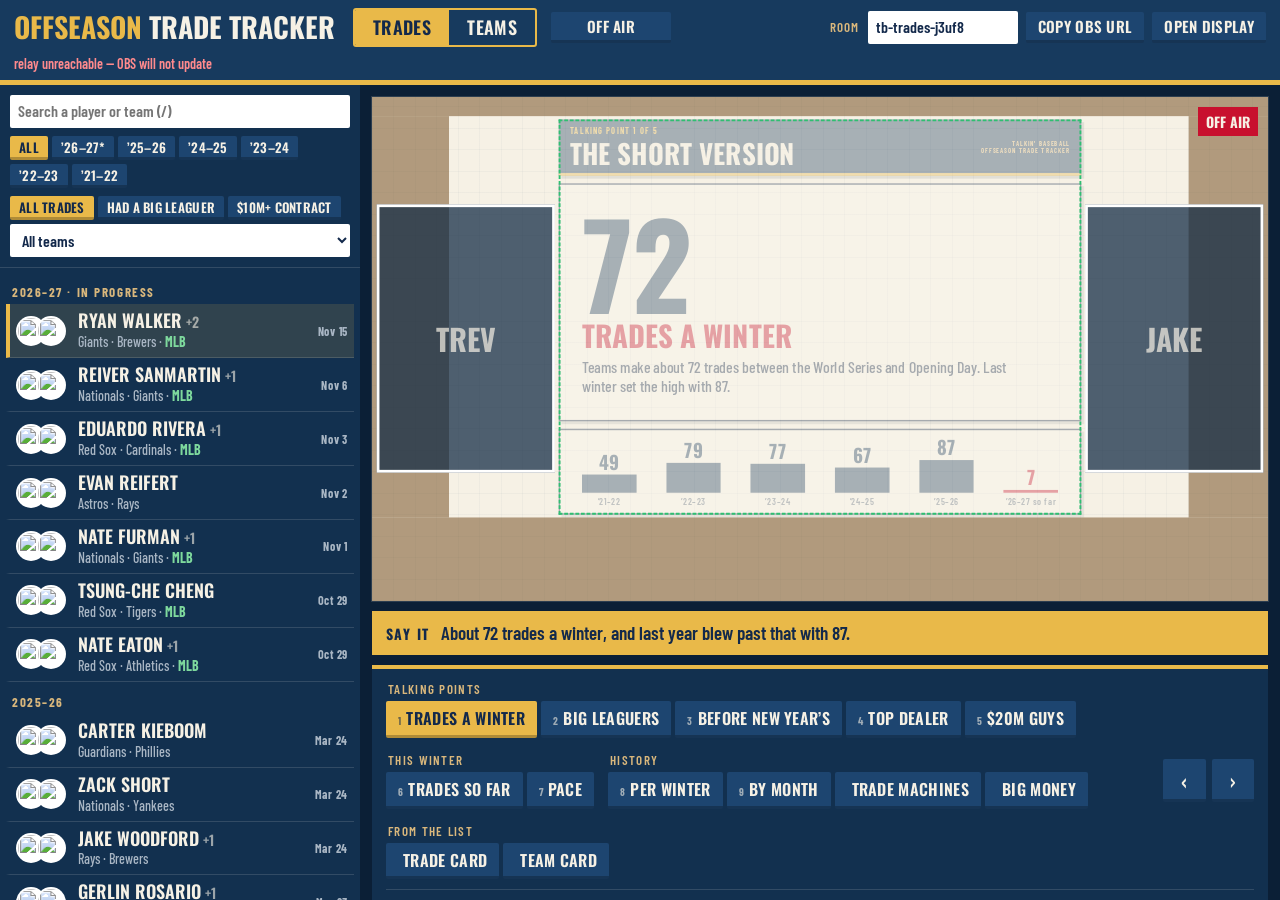
==== commit 44e83743: "Rebuild as click-through control + OBS display, like Savant Spotlight Co-Authored-By: Claude Opus 5." ====
--- a/index.html
+++ b/index.html
@@ -1,318 +1,260 @@
-<!DOCTYPE html>
+<!doctype html>
 <html lang="en">
 <head>
 <meta charset="utf-8">
 <meta name="viewport" content="width=device-width, initial-scale=1">
-<title>Offseason Trade Tracker · Talkin' Baseball</title>
-<meta name="description" content="Every MLB offseason trade since the 2021–22 winter, boiled down for Talkin' Baseball.">
+<title>Offseason Trade Tracker · Control</title>
 <link rel="preconnect" href="https://fonts.googleapis.com">
-<link rel="preconnect" href="https://fonts.gstatic.com" crossorigin>
-<link href="https://fonts.googleapis.com/css2?family=Oswald:wght@500;700&family=Barlow+Condensed:wght@500;600;700&family=Barlow:wght@400;500;600&display=swap" rel="stylesheet">
+<link href="https://fonts.googleapis.com/css2?family=Oswald:wght@500;600;700&family=Barlow+Condensed:ital,wght@0,500;0,600;0,700;1,500&display=swap" rel="stylesheet">
+<link rel="stylesheet" href="tt.css">
 <style>
-:root{
- --paper:#f4efe4;--card:#fffdf8;--ink:#14243a;--ink2:#5b6676;--rule:#ddd3c0;
- --navy:#173a5e;--navy2:#0f2a46;--gold:#e8b04a;--red:#c8102e;--green:#2f7d4f;
- --shadow:4px 4px 0 var(--navy);
-}
-*{box-sizing:border-box}
-html{scroll-behavior:smooth}
-body{margin:0;background:var(--paper);color:var(--ink);font:16px/1.5 Barlow,system-ui,sans-serif;-webkit-font-smoothing:antialiased}
-a{color:inherit}
-.wrap{max-width:1120px;margin:0 auto;padding:0 20px}
-h1,h2,h3{font-family:Oswald,Impact,sans-serif;font-weight:700;text-transform:uppercase;letter-spacing:.01em;line-height:1.05;margin:0}
-.eyebrow{font:600 14px/1 "Barlow Condensed",sans-serif;letter-spacing:.14em;text-transform:uppercase;color:var(--red)}
-
-/* header */
-header{background:var(--navy);color:#fff;border-bottom:6px solid var(--gold)}
-header .wrap{padding-top:26px;padding-bottom:30px}
-.lock{display:flex;align-items:center;gap:12px;flex-wrap:wrap}
-.mark{font:700 15px/1 Oswald,sans-serif;text-transform:uppercase;background:var(--gold);color:var(--navy2);padding:7px 10px;letter-spacing:.04em}
-.lock span{font:600 15px/1 "Barlow Condensed",sans-serif;letter-spacing:.14em;text-transform:uppercase;opacity:.85}
-header h1{font-size:clamp(36px,6.4vw,72px);margin-top:18px;max-width:900px}
-header h1 em{font-style:normal;color:var(--gold)}
-header p{font-size:clamp(16px,2vw,19px);max-width:720px;margin:12px 0 0;opacity:.9}
-nav{position:sticky;top:0;z-index:5;background:var(--navy2);border-bottom:1px solid #0006}
-nav .wrap{display:flex;gap:4px;overflow-x:auto;scrollbar-width:none}
-nav a{font:600 15px/1 "Barlow Condensed",sans-serif;letter-spacing:.08em;text-transform:uppercase;color:#cfd8e3;text-decoration:none;padding:13px 12px;white-space:nowrap;border-bottom:3px solid transparent}
-nav a:hover,nav a.on{color:#fff;border-bottom-color:var(--gold)}
-
-section{padding:52px 0 8px}
-.sh{display:flex;align-items:end;justify-content:space-between;gap:16px;flex-wrap:wrap;margin-bottom:20px}
-.sh h2{font-size:clamp(28px,4vw,42px);margin-top:6px}
-.sh p{margin:6px 0 0;color:var(--ink2);max-width:640px}
-.card{background:var(--card);border:2px solid var(--navy);box-shadow:var(--shadow)}
-.small{font-size:13px;color:var(--ink2)}
-
-/* big numbers */
-.nums{display:grid;grid-template-columns:repeat(auto-fit,minmax(200px,1fr));gap:18px}
-.num{padding:18px 18px 16px;position:relative}
-.num b{display:block;font:700 clamp(46px,6vw,64px)/1 Oswald,sans-serif;color:var(--navy)}
-.num b small{font-size:.45em;color:var(--ink2);margin-left:2px}
-.num h3{font-size:19px;margin:8px 0 6px;color:var(--red)}
-.num p{margin:0;font-size:15px}
-.num .say{margin-top:12px;padding-top:10px;border-top:1px dashed var(--rule);font:500 15px/1.35 "Barlow Condensed",sans-serif;color:var(--ink2)}
-.num .say:before{content:"SAY IT: ";font-weight:700;color:var(--navy);letter-spacing:.06em}
-
-/* this winter */
-.two{display:grid;grid-template-columns:1.25fr 1fr;gap:22px;align-items:start}
-@media(max-width:860px){.two{grid-template-columns:1fr}}
-.pane{padding:18px}
-.pane h3{font-size:20px;margin-bottom:12px}
-.hbar{display:grid;grid-template-columns:76px 1fr 34px;align-items:center;gap:10px;margin:7px 0;font:600 16px/1 "Barlow Condensed",sans-serif}
-.hbar .t{height:24px;background:#e9e1d1;position:relative}
-.hbar .t i{position:absolute;inset:0 auto 0 0;background:var(--navy)}
-.hbar.now .t i{background:var(--red)}
-.hbar.now{color:var(--red)}
-.hbar .v{text-align:right;font-family:Oswald;font-weight:700}
-
-/* trade rows */
-.trade{display:grid;grid-template-columns:62px auto 1fr;gap:14px;align-items:center;padding:12px 14px;border-top:1px solid var(--rule)}
-.trade:first-child{border-top:0}
-.trade .dt{font:700 15px/1.05 Oswald,sans-serif;text-transform:uppercase;color:var(--navy);text-align:center}
-.trade .dt small{display:block;font:500 12px "Barlow Condensed";color:var(--ink2);letter-spacing:.06em}
-.logos{display:flex;align-items:center}
-.logos img{width:34px;height:34px;object-fit:contain;background:#fff;border:1.5px solid var(--rule);border-radius:50%;padding:3px}
-.logos img+img{margin-left:-8px}
-.trade .s{font-size:15.5px;line-height:1.35}
-.trade .tags{margin-top:5px;display:flex;gap:6px;flex-wrap:wrap}
-.tag{font:600 12.5px/1 "Barlow Condensed",sans-serif;letter-spacing:.06em;text-transform:uppercase;padding:4px 6px;border:1.5px solid currentColor}
-.tag.mlb{color:var(--green)}
-.tag.big{color:#fff;background:var(--red);border-color:var(--red)}
-.tag.multi{color:var(--navy)}
-@media(max-width:560px){.trade{grid-template-columns:52px 1fr}.trade .logos{display:none}}
-
-/* charts */
-.vchart{display:flex;align-items:flex-end;gap:14px;height:280px;padding:28px 6px 0;border-bottom:2px solid var(--navy)}
-.vcol{flex:1;display:flex;flex-direction:column;align-items:center;justify-content:flex-end;height:100%;position:relative}
-.vcol i{display:block;width:100%;max-width:92px;background:var(--navy);position:relative;transition:height .6s cubic-bezier(.2,.8,.2,1)}
-.vcol i u{position:absolute;inset:auto 0 0 0;background:var(--gold);text-decoration:none}
-.vcol b{font:700 24px/1 Oswald,sans-serif;margin-bottom:6px;color:var(--navy)}
-.vcol.part i{background:repeating-linear-gradient(45deg,var(--red) 0 6px,#e9a3ad 6px 12px)}
-.vcol.part b{color:var(--red)}
-.vlabels{display:flex;gap:14px;padding:8px 6px 0}
-.vlabels span{flex:1;text-align:center;font:600 16px/1.1 "Barlow Condensed",sans-serif}
-.vlabels small{display:block;font-size:12px;color:var(--ink2);font-weight:500}
-.legend{display:flex;gap:16px;flex-wrap:wrap;font:500 14px "Barlow Condensed";color:var(--ink2);margin-top:12px}
-.legend i{display:inline-block;width:12px;height:12px;margin-right:6px;vertical-align:-1px}
-.callout{background:var(--navy);color:#fff;padding:18px 20px;border-left:8px solid var(--gold)}
-.callout h3{font-size:22px;color:var(--gold);margin-bottom:6px}
-.callout p{margin:0}
-
-/* teams */
-.teams{display:grid;grid-template-columns:repeat(auto-fill,minmax(250px,1fr));gap:4px 26px;padding:18px}
-.team{display:grid;grid-template-columns:28px 92px 1fr 28px;align-items:center;gap:8px;font:600 16px/1 "Barlow Condensed",sans-serif;padding:3px 0;cursor:pointer;border-radius:3px}
-.team:hover{background:#efe6d3}
-.team img{width:26px;height:26px;object-fit:contain}
-.team .t{height:14px;background:#e9e1d1}
-.team .t i{display:block;height:100%;background:var(--navy)}
-.team.top .t i{background:var(--red)}
-.team .v{text-align:right;font-family:Oswald;font-weight:700}
-
-/* big money */
-.money{display:grid;grid-template-columns:repeat(auto-fill,minmax(250px,1fr));gap:18px}
-.deal{padding:0;overflow:hidden;display:flex;flex-direction:column}
-.deal .top{display:flex;gap:12px;align-items:flex-end;background:var(--navy);color:#fff;padding:14px 14px 0;min-height:118px}
-.deal .top img.hs{width:86px;height:104px;object-fit:cover;object-position:top;background:#244b74}
-.deal .top div{padding-bottom:12px}
-.deal .top h3{font-size:24px}
-.deal .top span{font:600 14px "Barlow Condensed";letter-spacing:.08em;text-transform:uppercase;color:var(--gold)}
-.deal .bot{padding:12px 14px;font-size:15px}
-.deal .aav{font:700 30px/1 Oswald,sans-serif;color:var(--red)}
-.deal .aav small{font:600 14px "Barlow Condensed";color:var(--ink2);letter-spacing:.06em;margin-left:4px}
-
-/* explorer */
-.tools{display:flex;gap:10px;flex-wrap:wrap;align-items:center;margin-bottom:14px}
-.seg{display:flex;flex-wrap:wrap;border:2px solid var(--navy);background:var(--card)}
-.seg button{font:600 15px/1 "Barlow Condensed",sans-serif;letter-spacing:.06em;text-transform:uppercase;border:0;background:none;padding:10px 12px;cursor:pointer;color:var(--navy)}
-.seg button[aria-pressed=true]{background:var(--navy);color:#fff}
-.tools input,.tools select{font:500 16px Barlow,sans-serif;padding:9px 12px;border:2px solid var(--navy);background:var(--card);color:var(--ink);min-width:0}
-.tools input{flex:1 1 220px}
-#count{font:600 15px "Barlow Condensed";letter-spacing:.06em;text-transform:uppercase;color:var(--ink2);margin:0 0 8px}
-.more{display:block;margin:14px auto 0;font:600 16px "Barlow Condensed";letter-spacing:.08em;text-transform:uppercase;padding:11px 20px;background:var(--gold);color:var(--navy2);border:2px solid var(--navy);box-shadow:3px 3px 0 var(--navy);cursor:pointer}
-.empty{padding:30px;text-align:center;color:var(--ink2)}
-
-footer{margin-top:60px;background:var(--navy2);color:#c9d3df;font-size:14px}
-footer .wrap{padding:30px 20px 40px}
-footer b{color:#fff}
-footer p{max-width:820px}
+  * { box-sizing: border-box; }
+  html, body { margin: 0; height: 100%; }
+  body { --ui: #0b1f36; --ui2: #12304f; --ui3: #1d4570; --line: rgba(246,241,229,.14); --txt: #f6f1e5; --dim: #a9b6c4;
+    background: var(--ui); color: var(--txt); font: 500 16px/1.3 var(--cond); display: grid; grid-template-rows: auto 1fr; overflow: hidden; }
+  button, input, select { font: inherit; color: inherit; }
+  button { background: var(--ui3); border: 0; border-bottom: 3px solid rgba(0,0,0,.25); border-radius: 2px; padding: 6px 12px 5px; cursor: pointer; white-space: nowrap;
+    font: 600 15px/1.1 var(--head); text-transform: uppercase; letter-spacing: .02em; }
+  button:hover { background: #275a8f; }
+  button.act { background: var(--gold); color: var(--ink); }
+  input[type=text], select { background: #fff; color: var(--ink); border: 0; border-radius: 2px; padding: 6px 8px; font-weight: 600; }
+  label { display: inline-flex; align-items: center; gap: 6px; color: var(--dim); }
+  .k { font: 600 13px var(--cond); letter-spacing: .1em; color: var(--tan); text-transform: uppercase; }
+  header { display: flex; align-items: center; gap: 8px; padding: 8px 14px; background: var(--navy); border-bottom: 5px solid var(--gold); flex-wrap: wrap; }
+  header h1 { margin: 0 10px 0 0; font: 700 28px/1 var(--head); text-transform: uppercase; }
+  header h1 b { color: var(--gold); }
+  .grow { flex: 1; }
+  .status { font: 600 14px var(--cond); color: var(--dim); }
+  .status.ok { color: #7ed99d; } .status.bad { color: #ff8a8d; }
+  #airBtn { min-width: 120px; }
+  #airBtn.live { background: var(--red); }
+  .modeSw { display: inline-flex; border: 2px solid var(--gold); border-radius: 3px; overflow: hidden; margin-right: 6px; }
+  .modeSw button { border-radius: 0; border-bottom: 0; padding: 8px 18px 7px; font-size: 18px; background: transparent; }
+  .modeSw button.act { background: var(--gold); color: var(--ink); }
+  main { display: grid; grid-template-columns: 360px 1fr; min-height: 0; }
+  #pool { display: flex; flex-direction: column; min-height: 0; background: var(--ui2); }
+  .pool-top { padding: 10px; display: grid; gap: 8px; border-bottom: 1px solid var(--line); }
+  .filters { display: flex; gap: 4px; flex-wrap: wrap; align-items: center; }
+  .filters button { padding: 4px 9px 3px; font-size: 13px; }
+  #list { overflow-y: auto; flex: 1; padding: 4px 6px; }
+  .row { display: grid; grid-template-columns: 54px 1fr auto; gap: 8px; align-items: center; padding: 7px 6px; cursor: pointer; user-select: none;
+    border-left: 4px solid transparent; border-bottom: 1px solid var(--line); }
+  .row:hover { background: rgba(246,241,229,.06); }
+  .row.sel { border-left-color: var(--gold); background: rgba(233,185,73,.14); }
+  .row .lgs { display: flex; }
+  .row .lgs img { width: 30px; height: 30px; object-fit: contain; background: #fff; border-radius: 50%; padding: 2px; }
+  .row .lgs img + img { margin-left: -10px; }
+  .row .n { font: 600 18px/1.05 var(--head); text-transform: uppercase; white-space: nowrap; overflow: hidden; text-overflow: ellipsis; }
+  .row .m { font: 500 14px var(--cond); color: var(--dim); margin-top: 3px; white-space: nowrap; overflow: hidden; text-overflow: ellipsis; }
+  .row .m .mlb { color: #7ed99d; font-weight: 700; }
+  .row .m .aav { color: #ff8a8d; font-weight: 700; }
+  .row .cc { font: 700 12px/1 var(--cond); letter-spacing: .06em; color: var(--dim); text-align: right; }
+  .row .cc b { display: block; font: 600 18px/1 var(--head); color: var(--gold); }
+  .row.team { grid-template-columns: 40px 1fr auto; }
+  .row.team img { width: 36px; height: 36px; object-fit: contain; }
+  .sect { font: 700 13px var(--cond); letter-spacing: .12em; color: var(--tan); padding: 12px 6px 4px; text-transform: uppercase; }
+  .more { padding: 10px 6px; color: var(--dim); font-size: 14px; }
+  #centre { display: flex; flex-direction: column; min-height: 0; min-width: 0; padding: 12px; gap: 10px; overflow-y: auto; }
+  #preview { position: relative; width: 100%; aspect-ratio: 16 / 9; overflow: hidden; background: #000; outline: 1px solid var(--line); flex: none; }
+  #preview .stage.off .panel { opacity: .35; transform: none; }
+  .offtag { position: absolute; right: 10px; top: 10px; font: 700 14px var(--head); background: var(--red); padding: 4px 8px; display: none; z-index: 3; }
+  body.offair .offtag { display: block; }
+  .guides { position: absolute; inset: 0; pointer-events: none; z-index: 2; }
+  body.noguides .guides { display: none; }
+  .guides .mask { position: absolute; background: rgba(120,85,40,.55); }
+  .guides .cam { position: absolute; background: rgba(15,39,66,.72); border: 6px solid #fff; display: grid; place-items: center;
+    font: 700 64px var(--head); color: rgba(246,241,229,.7); text-transform: uppercase; }
+  .guides .safe { position: absolute; border: 4px dashed #2fbf71; }
+  #say { background: var(--gold); color: var(--ink); padding: 10px 14px; font: 600 19px/1.3 var(--cond); display: flex; gap: 12px; align-items: baseline; }
+  #say b { font: 700 14px var(--head); letter-spacing: .1em; flex: none; }
+  #insp { display: flex; flex-direction: column; gap: 10px; background: var(--ui2); padding: 12px 14px; border-top: 4px solid var(--gold); }
+  .bar { display: flex; gap: 8px 14px; flex-wrap: wrap; align-items: center; }
+  .bar + .bar { padding-top: 10px; border-top: 1px solid var(--line); }
+  #views { display: flex; gap: 14px; flex-wrap: wrap; flex: 1; }
+  .vg { display: flex; flex-direction: column; gap: 4px; }
+  .vg .k { padding-left: 2px; }
+  .vg div { display: flex; gap: 4px; flex-wrap: wrap; }
+  #views button { padding: 9px 12px 7px; font-size: 16px; }
+  #views button small { font: 700 11px var(--cond); opacity: .6; margin-right: 5px; }
+  #views button.live { box-shadow: inset 0 -4px 0 var(--red); }
+  .step { display: flex; gap: 6px; }
+  .step button { font-size: 20px; padding: 10px 18px 8px; }
+  .help { font: 500 14px var(--cond); color: var(--dim); }
 </style>
 </head>
 <body>
 <header>
- <div class="wrap">
-  <div class="lock"><div class="mark">Talkin' Baseball</div><span>Offseason Trade Tracker</span></div>
-  <h1>Five winters of trades, <em>boiled down</em></h1>
-  <p id="lede"></p>
- </div>
+  <h1><b>OFFSEASON</b> TRADE TRACKER</h1>
+  <div class="modeSw" id="modeSw"><button data-m="trades">Trades</button><button data-m="teams">Teams</button></div>
+  <button id="airBtn" title="Fade the graphic in / out on the display (A)">OFF AIR</button>
+  <span class="grow"></span>
+  <span class="k">room</span><input type="text" id="room" style="width:150px">
+  <button id="copyUrl">Copy OBS URL</button>
+  <button id="openOut">Open display</button>
+  <span class="status" id="net">not sent</span>
 </header>
-<nav><div class="wrap">
- <a href="#short">The short version</a><a href="#now">This winter</a><a href="#when">When it happens</a><a href="#teams">Who deals</a><a href="#money">Big money</a><a href="#all">Every trade</a>
-</div></nav>
-
 <main>
-<section id="short"><div class="wrap">
- <div class="sh"><div><div class="eyebrow">The short version</div><h2>Five things to know</h2></div></div>
- <div class="nums" id="nums"></div>
-</div></section>
-
-<section id="now"><div class="wrap">
- <div class="sh"><div><div class="eyebrow" id="nowEye"></div><h2>This winter so far</h2><p id="nowSub"></p></div></div>
- <div class="two">
-  <div class="card" id="nowList"></div>
-  <div class="card pane"><h3 id="paceH"></h3><div id="pace"></div><p class="small" style="margin:12px 0 0">Every winter starts the day after the World Series, so this lines each one up from its first day through the same date.</p></div>
- </div>
-</div></section>
-
-<section id="when"><div class="wrap">
- <div class="sh"><div><div class="eyebrow">When it happens</div><h2>Busiest winters, busiest months</h2><p>Bars show every trade between two MLB clubs. Gold is the part that included somebody who played in the majors the season before.</p></div></div>
- <div class="two">
-  <div class="card pane"><h3>Trades per winter</h3><div class="vchart" id="perWinter"></div><div class="vlabels" id="perWinterL"></div>
-   <div class="legend"><span><i style="background:var(--navy)"></i>All trades</span><span><i style="background:var(--gold)"></i>Had a big leaguer</span><span><i style="background:var(--red)"></i>This winter (in progress)</span></div></div>
-  <div class="card pane"><h3>Trades by month, all winters combined</h3><div class="vchart" id="perMonth" style="height:240px"></div><div class="vlabels" id="perMonthL"></div>
-   <div class="callout" style="margin-top:18px" id="monthCall"></div></div>
- </div>
-</div></section>
-
-<section id="teams"><div class="wrap">
- <div class="sh"><div><div class="eyebrow">Who deals</div><h2>Trade machines</h2><p>Offseason trades each club was part of, last five full winters. Tap a team to see its deals.</p></div></div>
- <div class="card teams" id="teamList"></div>
-</div></section>
-
-<section id="money"><div class="wrap">
- <div class="sh"><div><div class="eyebrow">Big money</div><h2>The $20M-a-year guys</h2><p>Big contracts barely ever change hands in the winter. These are the players we could verify making $20M+ per season who got moved.</p></div></div>
- <div class="money" id="moneyList"></div>
-</div></section>
-
-<section id="all"><div class="wrap">
- <div class="sh"><div><div class="eyebrow">The whole log</div><h2>Every trade</h2><p>Search a player or team, or pick a winter.</p></div></div>
- <div class="tools">
-  <div class="seg" id="winSeg"></div>
-  <select id="teamSel" aria-label="Team"><option value="">All teams</option></select>
-  <input type="search" id="q" placeholder="Search a player or team" aria-label="Search a player or team">
- </div>
- <div class="seg" style="display:inline-flex;margin-bottom:14px" id="kindSeg">
-  <button data-k="all" aria-pressed="true">All trades</button><button data-k="mlb">Had a big leaguer</button>
- </div>
- <div id="count"></div>
- <div class="card" id="list"></div>
- <button class="more" id="more" hidden>Show more</button>
-</div></section>
+  <section id="pool">
+    <div class="pool-top">
+      <input type="text" id="q" placeholder="Search a player or team (/)">
+      <div class="filters" id="winF"></div>
+      <div class="filters" id="kindF"><button data-k="all">All trades</button><button data-k="mlb">Had a big leaguer</button><button data-k="big">$10M+ contract</button>
+        <select id="teamF" style="flex:1;min-width:0"></select></div>
+    </div>
+    <div id="list"></div>
+  </section>
+  <section id="centre">
+    <div id="preview"><div class="offtag">OFF AIR</div></div>
+    <div id="say"><b>SAY IT</b><span id="sayTxt"></span></div>
+    <div id="insp">
+      <div class="bar">
+        <div id="views"></div>
+        <div class="step"><button id="prev" title="Previous graphic (←)">‹</button><button id="next" title="Next graphic (→)">›</button></div>
+      </div>
+      <div class="bar">
+        <label>Background <select id="bg"><option value="paper">TB paper</option><option value="clear">Transparent</option></select></label>
+        <label><input type="checkbox" id="guides"> Show cam boxes in preview</label>
+        <span class="grow"></span>
+        <span class="help">← → step graphics · ↑ ↓ step the list · A on/off air · / search · 1–9 jump</span>
+      </div>
+    </div>
+  </section>
 </main>
-
-<footer><div class="wrap">
- <p><b>How we counted.</b> Every completed trade between two (or more) MLB organizations, from the 2021–22 winter through <span id="thru"></span>. A winter runs from the day after the World Series to the day before Opening Day. "Had a big leaguer" means at least one player in the deal was on his old club's 40-man roster at some point the season before (or was a verified top-10 prospect in that system). Contract figures are average annual value, and only verified ones are shown, so the big-money list is a floor, not a ceiling.</p>
- <p><b>Sources.</b> MLB Stats API transactions and daily 40-man rosters; contract and prospect info from MLB.com coverage. Team logos and headshots © MLB.</p>
-</div></footer>
-
+<script src="data.js"></script>
+<script src="tt.js"></script>
 <script>
-const D={"trades":[{"d":"2021-11-03","o":"2021-22","g":["Reds","Tigers"],"s":"Cincinnati Reds traded C Tucker Barnhart to Detroit Tigers for 3B Nick Quintana.","q":"yes","p":[["Tucker Barnhart",571466,"Reds","Tigers",1,null],["Nick Quintana",666161,"Tigers","Reds",0,null]]},{"d":"2021-11-13","o":"2021-22","g":["Rays","Brewers"],"s":"Milwaukee Brewers traded RHP Evan Reifert to Tampa Bay Rays for 3B Mike Brosseau.","q":"yes","p":[["Mike Brosseau",670712,"Rays","Brewers",1,null],["Evan Reifert",682126,"Brewers","Rays",0,null]]},{"d":"2021-11-14","o":"2021-22","g":["Rays","Marlins"],"s":"Tampa Bay Rays traded RHP Louis Head to Miami Marlins for Player To Be Named Later.","q":"yes","p":[["Louis Head",545343,"Rays","Marlins",1,null],["Josh Roberson",675963,"Marlins","Rays",0,null]]},{"d":"2021-11-19","o":"2021-22","g":["Phillies","Yankees"],"s":"New York Yankees traded RHP Nick Nelson and C Donny Sands to Philadelphia Phillies for 3B T.J. Rumfield and LHP Joel Valdez.","q":"yes","p":[["Donny Sands",664848,"Yankees","Phillies",0,null],["Nick Nelson",656793,"Yankees","Phillies",1,null],["TJ Rumfield",681198,"Phillies","Yankees",0,null],["Joel Valdez",683638,"Phillies","Yankees",0,null]]},{"d":"2021-11-19","o":"2021-22","g":["Athletics","Rays"],"s":"Tampa Bay Rays traded RHP Brent Honeywell Jr. to Oakland Athletics for cash.","q":"yes","p":[["Brent Honeywell",641703,"Rays","Athletics",1,null]]},{"d":"2021-11-19","o":"2021-22","g":["Guardians","Rays"],"s":"Tampa Bay Rays traded RHP Tobias Myers to Cleveland Indians for SS Junior Caminero.","q":"unresolved","p":[["Junior Caminero",691406,"Guardians","Rays",0,null],["Tobias Myers",668964,"Rays","Guardians",0,null]]},{"d":"2021-11-19","o":"2021-22","g":["Astros","Phillies"],"s":"Houston Astros traded C Garrett Stubbs to Philadelphia Phillies for OF Logan Cerny.","q":"yes","p":[["Logan Cerny",681488,"Phillies","Astros",0,null],["Garrett Stubbs",596117,"Astros","Phillies",1,null]]},{"d":"2021-11-22","o":"2021-22","g":["Guardians","Brewers"],"s":"Cleveland Guardians traded RHP J.C. Mejia to Milwaukee Brewers for Player To Be Named Later.","q":"yes","p":[["J.C. Mejía",650496,"Guardians","Brewers",1,null],["David Fry",681807,"Brewers","Guardians",0,null]]},{"d":"2021-11-22","o":"2021-22","g":["Angels","Yankees"],"s":"New York Yankees traded 2B Tyler Wade to Los Angeles Angels for Player To Be Named Later.","q":"yes","p":[["Tyler Wade",642180,"Yankees","Angels",1,null]]},{"d":"2021-11-22","o":"2021-22","g":["Cubs","Guardians"],"s":"Cleveland Guardians traded RF Harold Ramirez to Chicago Cubs for cash.","q":"yes","p":[["Harold Ramírez",623912,"Guardians","Cubs",1,null]]},{"d":"2021-11-22","o":"2021-22","g":["Giants","Braves"],"s":"San Francisco Giants traded RHP Jay Jackson to Atlanta Braves for Player To Be Named Later.","q":"yes","p":[["Jay Jackson",543351,"Giants","Braves",1,null]]},{"d":"2021-11-22","o":"2021-22","g":["Dodgers","Rangers"],"s":"Los Angeles Dodgers traded LF Billy McKinney and OF Zach Reks to Texas Rangers for cash.","q":"yes","p":[["Zach Reks",676646,"Dodgers","Rangers",1,null],["Billy McKinney",641856,"Dodgers","Rangers",1,null]]},{"d":"2021-11-26","o":"2021-22","g":["Diamondbacks","Rays"],"s":"Tampa Bay Rays traded LF Jordan Luplow to Arizona Diamondbacks for SS Ronny Simon.","q":"yes","p":[["Jordan Luplow",656669,"Rays","Diamondbacks",1,null],["Ronny Simon",682927,"Diamondbacks","Rays",0,null]]},{"d":"2021-11-27","o":"2021-22","g":["Padres","Mariners"],"s":"San Diego Padres traded 2B Adam Frazier to Seattle Mariners for LHP Ray Kerr and OF Corey Rosier.","q":"yes","p":[["Adam Frazier",624428,"Padres","Mariners",1,null],["Ray Kerr",678061,"Mariners","Padres",0,null],["Corey Rosier",681468,"Mariners","Padres",0,null]]},{"d":"2021-11-29","o":"2021-22","g":["Pirates","Marlins"],"s":"Pittsburgh Pirates traded C Jacob Stallings to Miami Marlins for RHP Zach Thompson, RHP Kyle Nicolas and OF Connor Scott.","q":"yes","p":[["Connor Scott",669002,"Marlins","Pirates",0,null],["Kyle Nicolas",693312,"Marlins","Pirates",0,null],["Jacob Stallings",607732,"Pirates","Marlins",1,null],["Zach Thompson",605507,"Marlins","Pirates",1,null]]},{"d":"2021-11-30","o":"2021-22","g":["Rays","Marlins"],"s":"Tampa Bay Rays traded 2B Joey Wendle to Miami Marlins for CF Kameron Misner.","q":"yes","p":[["Joey Wendle",621563,"Rays","Marlins",1,null],["Kameron Misner",670224,"Marlins","Rays",0,null]]},{"d":"2021-11-30","o":"2021-22","g":["Padres","Marlins"],"s":"Miami Marlins traded C Jorge Alfaro to San Diego Padres.","q":"yes","p":[["Jorge Alfaro",595751,"Marlins","Padres",1,null]]},{"d":"2021-12-01","o":"2021-22","g":["Red Sox","Brewers"],"s":"Milwaukee Brewers traded CF Jackie Bradley Jr., SS David Hamilton and 3B Alex Binelas to Boston Red Sox for RF Hunter Renfroe.","q":"yes","p":[["Alex Binelas",681323,"Brewers","Red Sox",0,null],["Jackie Bradley Jr.",598265,"Brewers","Red Sox",1,null],["Hunter Renfroe",592669,"Red Sox","Brewers",1,null],["David Hamilton",666152,"Brewers","Red Sox",0,null]]},{"d":"2021-12-08","o":"2021-22","g":["Orioles","Mariners"],"s":"Tacoma Rainiers traded RHP Tommy Wilson to Bowie Baysox.","q":"no","p":[["Tommy Wilson",681935,"Mariners","Orioles",0,null]]},{"d":"2021-12-08","o":"2021-22","g":["Giants","Braves"],"s":"Atlanta Braves traded RHP Tanner Andrews to San Francisco Giants.","q":"no","p":[["Tanner Andrews",681084,"Braves","Giants",0,null]]},{"d":"2022-03-12","o":"2021-22","g":["Rangers","Twins"],"s":"Minnesota Twins traded C Mitch Garver to Texas Rangers for 3B Isiah Kiner-Falefa and RHP Ronny Henriquez.","q":"yes","p":[["Mitch Garver",641598,"Twins","Rangers",1,null],["Isiah Kiner-Falefa",643396,"Rangers","Twins",1,null],["Ronny Henriquez",678692,"Rangers","Twins",0,null]]},{"d":"2022-03-12","o":"2021-22","g":["Mets","Athletics"],"s":"Oakland Athletics traded RHP Chris Bassitt to New York Mets for RHP Adam Oller and RHP J.T. Ginn.","q":"yes","p":[["Chris Bassitt",605135,"Athletics","Mets",1,null],["Adam Oller",670124,"Mets","Athletics",0,null],["J.T. Ginn",669372,"Mets","Athletics",0,null]]},{"d":"2022-03-13","o":"2021-22","g":["Reds","Twins"],"s":"Cincinnati Reds traded RHP Sonny Gray and RHP Francis Peguero to Minnesota Twins for RHP Chase Petty.","q":"yes","p":[["Sonny Gray",543243,"Reds","Twins",1,null],["Francis Peguero",677868,"Reds","Twins",0,null],["Chase Petty",695534,"Twins","Reds",0,null]]},{"d":"2022-03-13","o":"2021-22","g":["Twins","Yankees"],"s":"New York Yankees traded C Gary Sanchez and 3B Gio Urshela to Minnesota Twins for 3B Josh Donaldson, 3B Isiah Kiner-Falefa and C Ben Rortvedt.","q":"yes","p":[["Josh Donaldson",518626,"Twins","Yankees",1,23.0],["Ben Rortvedt",666163,"Twins","Yankees",1,null],["Isiah Kiner-Falefa",643396,"Twins","Yankees",0,null],["Gary Sánchez",596142,"Yankees","Twins",1,null],["Gio Urshela",570482,"Yankees","Twins",1,null]]},{"d":"2022-03-14","o":"2021-22","g":["Athletics","Braves"],"s":"Oakland Athletics traded 1B Matt Olson to Atlanta Braves for CF Cristian Pache, C Shea Langeliers, RHP Ryan Cusick and RHP Joey Estes.","q":"yes","p":[["Shea Langeliers",669127,"Braves","Athletics",0,null],["Joey Estes",683155,"Braves","Athletics",0,null],["Cristian Pache",665506,"Braves","Athletics",1,null],["Ryan Cusick",680743,"Braves","Athletics",0,null],["Matt Olson",621566,"Athletics","Braves",1,null]]},{"d":"2022-03-14","o":"2021-22","g":["Reds","Mariners"],"s":"Cincinnati Reds traded LF Jesse Winker and 3B Eugenio Suarez to Seattle Mariners for RHP Justin Dunn, CF Jake Fraley, LHP Brandon Williamson and Player To Be Named Later.","q":"yes","p":[["Jesse Winker",608385,"Reds","Mariners",1,null],["Justin Dunn",643290,"Mariners","Reds",1,null],["Jake Fraley",641584,"Mariners","Reds",1,null],["Eugenio Suárez",553993,"Reds","Mariners",1,null],["Brandon Williamson",682227,"Mariners","Reds",0,null],["Connor Phillips",683175,"Mariners","Reds",0,null]]},{"d":"2022-03-16","o":"2021-22","g":["Athletics","Blue Jays"],"s":"Oakland Athletics traded 3B Matt Chapman to Toronto Blue Jays for LHP Zach Logue, RHP Gunnar Hoglund, LHP Kirby Snead and SS Kevin Smith.","q":"yes","p":[["Matt Chapman",656305,"Athletics","Blue Jays",1,null],["Gunnar Hoglund",680684,"Blue Jays","Athletics",0,null],["Kirby Snead",669912,"Blue Jays","Athletics",1,null],["Kevin Smith",675656,"Blue Jays","Athletics",1,null],["Zach Logue",656657,"Blue Jays","Athletics",0,null]]},{"d":"2022-03-16","o":"2021-22","g":["Reds","Royals"],"s":"Kansas City Royals traded LHP Mike Minor and cash to Cincinnati Reds for LHP Amir Garrett.","q":"yes","p":[["Mike Minor",501985,"Royals","Reds",1,null],["Amir Garrett",607237,"Reds","Royals",1,null]]},{"d":"2022-03-18","o":"2021-22","g":["Padres","Yankees"],"s":"New York Yankees traded 1B Luke Voit to San Diego Padres for RHP Justin Lange.","q":"yes","p":[["Luke Voit",572228,"Yankees","Padres",1,null],["Justin Lange",694367,"Padres","Yankees",0,null]]},{"d":"2022-03-18","o":"2021-22","g":["Dodgers","Rays"],"s":"Los Angeles Dodgers traded LF Luke Raley to Tampa Bay Rays for RHP Tanner Dodson.","q":"yes","p":[["Luke Raley",670042,"Dodgers","Rays",1,null],["Tanner Dodson",663541,"Rays","Dodgers",0,null]]},{"d":"2022-03-24","o":"2021-22","g":["Rockies","Blue Jays"],"s":"Colorado Rockies traded RF Raimel Tapia and 2B Adrian Pinto to Toronto Blue Jays for RF Randal Grichuk and cash.","q":"yes","p":[["Raimel Tapia",606132,"Rockies","Blue Jays",1,null],["Adrian Pinto",691437,"Rockies","Blue Jays",0,null],["Randal Grichuk",545341,"Blue Jays","Rockies",1,null]]},{"d":"2022-03-25","o":"2021-22","g":["Cubs","Rays"],"s":"Chicago Cubs traded RF Harold Ramirez to Tampa Bay Rays for 3B Esteban Quiroz.","q":"unresolved","p":[["Harold Ramírez",623912,"Cubs","Rays",0,null],["Esteban Quiroz",606019,"Rays","Cubs",0,null]]},{"d":"2022-03-27","o":"2021-22","g":["Diamondbacks","Cubs"],"s":"Chicago Cubs traded SS Sergio Alcantara to Arizona Diamondbacks for cash.","q":"yes","p":[["Sergio Alcántara",642727,"Cubs","Diamondbacks",1,null]]},{"d":"2022-03-27","o":"2021-22","g":["Giants","Phillies"],"s":"San Francisco Giants traded 3B Will Toffey and cash to Philadelphia Phillies for 3B Luke Williams.","q":"yes","p":[["Luke Williams",663897,"Phillies","Giants",1,null],["Will Toffey",657780,"Giants","Phillies",0,null]]},{"d":"2022-03-27","o":"2021-22","g":["Astros","Marlins"],"s":"Houston Astros traded OF Norel Gonzalez to Miami Marlins.","q":"unresolved","p":[["Norel González",673476,"Astros","Marlins",0,null]]},{"d":"2022-03-28","o":"2021-22","g":["Dodgers","Padres"],"s":"Los Angeles Dodgers traded 1B Matt Beaty to San Diego Padres for RHP River Ryan.","q":"yes","p":[["Matt Beaty",607461,"Dodgers","Padres",1,null],["River Ryan",689981,"Padres","Dodgers",0,null]]},{"d":"2022-03-29","o":"2021-22","g":["Phillies","White Sox"],"s":"Philadelphia Phillies traded CF Adam Haseley to Chicago White Sox for RHP McKinley Moore and.","q":"yes","p":[["Adam Haseley",656514,"Phillies","White Sox",1,null],["McKinley Moore",686842,"White Sox","Phillies",0,null]]},{"d":"2022-03-30","o":"2021-22","g":["Padres","Phillies"],"s":"Philadelphia Phillies traded SS Kervin Pichardo and cash to San Diego Padres for RHP James Norwood.","q":"yes","p":[["Kervin Pichardo",682775,"Phillies","Padres",0,null],["James Norwood",656803,"Padres","Phillies",1,null]]},{"d":"2022-04-01","o":"2021-22","g":["Diamondbacks","Pirates"],"s":"Arizona Diamondbacks traded 2B Josh VanMeter to Pittsburgh Pirates for RHP Listher Sosa.","q":"yes","p":[["Josh VanMeter",642165,"Diamondbacks","Pirates",1,null],["Listher Sosa",683538,"Pirates","Diamondbacks",0,null]]},{"d":"2022-04-01","o":"2021-22","g":["Dodgers","White Sox"],"s":"Chicago White Sox traded RHP Craig Kimbrel to Los Angeles Dodgers for CF AJ Pollock.","q":"yes","p":[["Craig Kimbrel",518886,"White Sox","Dodgers",1,null],["AJ Pollock",572041,"Dodgers","White Sox",1,null]]},{"d":"2022-04-02","o":"2021-22","g":["Rangers","Yankees"],"s":"Texas Rangers traded C Jose Trevino to New York Yankees for RHP Albert Abreu and LHP Robert Ahlstrom.","q":"yes","p":[["Albert Abreu",656061,"Yankees","Rangers",1,null],["Robby Ahlstrom",695239,"Yankees","Rangers",0,null],["Jose Trevino",624431,"Rangers","Yankees",1,null]]},{"d":"2022-04-03","o":"2021-22","g":["Athletics","Padres"],"s":"Oakland Athletics traded LHP Sean Manaea and RHP Aaron Holiday to San Diego Padres for RHP Adrian Martinez and 2B Euribiel Angeles.","q":"yes","p":[["Aaron Holiday",701569,"Athletics","Padres",0,null],["Adrián Martinez",661309,"Padres","Athletics",0,null],["Sean Manaea",640455,"Athletics","Padres",1,null],["Euribiel Angeles",683494,"Padres","Athletics",0,null]]},{"d":"2022-04-03","o":"2021-22","g":["Mets","Yankees"],"s":"New York Mets traded RHP Miguel Castro to New York Yankees for LHP Joely Rodriguez.","q":"yes","p":[["Joely Rodríguez",570257,"Yankees","Mets",1,null],["Miguel Castro",612434,"Mets","Yankees",1,null]]},{"d":"2022-04-03","o":"2021-22","g":["Blue Jays","White Sox"],"s":"Toronto Blue Jays traded C Reese McGuire to Chicago White Sox for C Zack Collins.","q":"yes","p":[["Reese McGuire",624512,"Blue Jays","White Sox",1,null],["Zack Collins",641470,"White Sox","Blue Jays",1,null]]},{"d":"2022-04-03","o":"2021-22","g":["Orioles","Marlins"],"s":"Baltimore Orioles traded RHP Cole Sulser and LHP Tanner Scott to Miami Marlins for OF Kevin Guerrero and LHP Antonio Velez.","q":"yes","p":[["Kevin Guerrero",698931,"Marlins","Orioles",0,null],["Antonio Velez",669163,"Marlins","Orioles",0,null],["Cole Sulser",642121,"Orioles","Marlins",1,null],["Tanner Scott",656945,"Orioles","Marlins",1,null]]},{"d":"2022-04-04","o":"2021-22","g":["Rays","Yankees"],"s":"Tampa Bay Rays traded RHP David McKay to New York Yankees for cash.","q":"unresolved","p":[["David McKay",641853,"Rays","Yankees",0,null]]},{"d":"2022-04-05","o":"2021-22","g":["Tigers","Rays"],"s":"Detroit Tigers traded SS Isaac Paredes to Tampa Bay Rays for LF Austin Meadows.","q":"yes","p":[["Isaac Paredes",670623,"Tigers","Rays",1,null],["Austin Meadows",640457,"Rays","Tigers",1,null]]},{"d":"2022-04-05","o":"2021-22","g":["Marlins","Brewers"],"s":"Wisconsin Timber Rattlers traded RHP Alexis Ramirez to FCL Marlins.","q":"unresolved","p":[["Alexis Ramirez",679359,"Brewers","Marlins",0,null]]},{"d":"2022-04-06","o":"2021-22","g":["Padres","Brewers"],"s":"San Diego Padres traded C Victor Caratini to Milwaukee Brewers for C Brett Sullivan and SS Korry Howell.","q":"yes","p":[["Brett Sullivan",664954,"Brewers","Padres",0,null],["Korry Howell",676759,"Brewers","Padres",0,null],["Victor Caratini",605170,"Padres","Brewers",1,null]]},{"d":"2022-11-06","o":"2022-23","g":["Rockies","Braves"],"s":"Colorado Rockies traded RF Sam Hilliard to Atlanta Braves for RHP Dylan Spain.","q":"yes","p":[["Sam Hilliard",656541,"Rockies","Braves",1,null],["Dylan Spain",688125,"Braves","Rockies",0,null]]},{"d":"2022-11-09","o":"2022-23","g":["Guardians","Cardinals"],"s":"Cleveland Guardians traded SS Jose Fermin to St. Louis Cardinals for cash.","q":"unresolved","p":[["José Fermín",665877,"Guardians","Cardinals",0,null]]},{"d":"2022-11-09","o":"2022-23","g":["Red Sox","Mariners"],"s":"Boston Red Sox traded RHP Easton McGee to Seattle Mariners for cash.","q":"yes","p":[["Easton McGee",668834,"Red Sox","Mariners",2,null]]},{"d":"2022-11-09","o":"2022-23","g":["Rangers","Braves"],"s":"Texas Rangers traded LHP Kolby Allard to Atlanta Braves for RHP Jake Odorizzi and cash.","q":"yes","p":[["Kolby Allard",663465,"Rangers","Braves",1,null],["Jake Odorizzi",543606,"Braves","Rangers",1,null]]},{"d":"2022-11-10","o":"2022-23","g":["Reds","Rangers"],"s":"Texas Rangers traded 2B Nick Solak to Cincinnati Reds for cash.","q":"yes","p":[["Nick Solak",669256,"Rangers","Reds",1,null]]},{"d":"2022-11-10","o":"2022-23","g":["Pirates","Rays"],"s":"Tampa Bay Rays traded DH Ji-Man Choi to Pittsburgh Pirates for RHP Jack Hartman.","q":"yes","p":[["Ji Man Choi",596847,"Rays","Pirates",1,null],["Jack Hartman",689713,"Pirates","Rays",0,null]]},{"d":"2022-11-10","o":"2022-23","g":["Marlins","Brewers"],"s":"Miami Marlins traded C Payton Henry to Milwaukee Brewers for RF Reminton Batista.","q":"yes","p":[["Payton Henry",668721,"Marlins","Brewers",1,null],["Reminton Batista",800360,"Brewers","Marlins",0,null]]},{"d":"2022-11-15","o":"2022-23","g":["Cubs","Rays"],"s":"Tampa Bay Rays traded 2B Miles Mastrobuoni to Chicago Cubs for RHP Alfredo Zarraga.","q":"yes","p":[["Alfredo Zarraga",700287,"Cubs","Rays",0,null],["Miles Mastrobuoni",670156,"Rays","Cubs",1,null]]},{"d":"2022-11-15","o":"2022-23","g":["Rangers","Braves"],"s":"Texas Rangers traded RHP Dennis Santana to Atlanta Braves for cash.","q":"yes","p":[["Dennis Santana",642701,"Rangers","Braves",1,null]]},{"d":"2022-11-15","o":"2022-23","g":["Tigers","Giants"],"s":"San Francisco Giants traded OF Steele Walker to Detroit Tigers for cash.","q":"yes","p":[["Steele Walker",667727,"Giants","Tigers",2,null]]},{"d":"2022-11-15","o":"2022-23","g":["Giants","Rays"],"s":"Tampa Bay Rays traded 2B Brett Wisely to San Francisco Giants for OF Tristan Peters.","q":"unresolved","p":[["Brett Wisely",689172,"Rays","Giants",0,null],["Tristan Peters",671976,"Giants","Rays",0,null]]},{"d":"2022-11-15","o":"2022-23","g":["Diamondbacks","Guardians"],"s":"Cleveland Guardians traded RHP Carlos Vargas to Arizona Diamondbacks for RHP Ross Carver.","q":"yes","p":[["Ross Carver",687102,"Diamondbacks","Guardians",0,null],["Carlos Vargas",672841,"Guardians","Diamondbacks",1,null]]},{"d":"2022-11-15","o":"2022-23","g":["Rays","Marlins"],"s":"Tampa Bay Rays traded RHP JT Chargois and SS Xavier Edwards to Miami Marlins for RHP Marcus Johnson and RHP Santiago Suarez.","q":"yes","p":[["Xavier Edwards",669364,"Rays","Marlins",0,null],["Marcus Johnson",687189,"Marlins","Rays",0,null],["Santiago Suarez",800571,"Marlins","Rays",0,null],["JT Chargois",608638,"Rays","Marlins",1,null]]},{"d":"2022-11-15","o":"2022-23","g":["Guardians","Rockies"],"s":"Cleveland Guardians traded 3B Nolan Jones to Colorado Rockies for SS Juan Brito.","q":"yes","p":[["Nolan Jones",666134,"Guardians","Rockies",1,null],["Juan Brito",682877,"Rockies","Guardians",0,null]]},{"d":"2022-11-16","o":"2022-23","g":["Mariners","Blue Jays"],"s":"Toronto Blue Jays traded LF Teoscar Hernandez to Seattle Mariners for LHP Adam Macko and RHP Erik Swanson.","q":"yes","p":[["Erik Swanson",657024,"Mariners","Blue Jays",1,null],["Adam Macko",671936,"Mariners","Blue Jays",0,null],["Teoscar Hernández",606192,"Blue Jays","Mariners",1,null]]},{"d":"2022-11-17","o":"2022-23","g":["Diamondbacks","Mariners"],"s":"Seattle Mariners traded CF Kyle Lewis to Arizona Diamondbacks for C Cooper Hummel.","q":"yes","p":[["Cooper Hummel",669450,"Diamondbacks","Mariners",1,null],["Kyle Lewis",641786,"Mariners","Diamondbacks",1,null]]},{"d":"2022-11-18","o":"2022-23","g":["Mets","Marlins"],"s":"Miami Marlins traded RHP Elieser Hernandez and RHP Jeff Brigham to New York Mets for RHP Franklin Sanchez and Player To Be Named Later.","q":"yes","p":[["Elieser Hernández",622694,"Marlins","Mets",1,null],["Franklin Sanchez",692845,"Mets","Marlins",0,null],["Jeff Brigham",656257,"Marlins","Mets",1,null],["Jake Mangum",663968,"Mets","Marlins",0,null]]},{"d":"2022-11-18","o":"2022-23","g":["Angels","Twins"],"s":"Minnesota Twins traded 3B Gio Urshela to Los Angeles Angels for RHP Alejandro Hidalgo.","q":"yes","p":[["Alejandro Hidalgo",691576,"Angels","Twins",0,null],["Gio Urshela",570482,"Twins","Angels",1,null]]},{"d":"2022-11-18","o":"2022-23","g":["Rays","Brewers"],"s":"Tampa Bay Rays traded RHP Javy Guerra to Milwaukee Brewers for Player To Be Named Later.","q":"yes","p":[["Javy Guerra",642770,"Rays","Brewers",1,null],["Victor Castaneda",674810,"Brewers","Rays",0,null]]},{"d":"2022-11-18","o":"2022-23","g":["Reds","Twins"],"s":"Cincinnati Reds traded 2B Kyle Farmer to Minnesota Twins for RHP Casey Legumina.","q":"yes","p":[["Kyle Farmer",571657,"Reds","Twins",1,null],["Casey Legumina",668984,"Twins","Reds",0,null]]},{"d":"2022-11-18","o":"2022-23","g":["Reds","Pirates"],"s":"Pittsburgh Pirates traded SS Kevin Newman to Cincinnati Reds for RHP Dauri Moreta.","q":"yes","p":[["Kevin Newman",621028,"Pirates","Reds",1,null],["Dauri Moreta",664294,"Reds","Pirates",1,null]]},{"d":"2022-11-23","o":"2022-23","g":["Angels","Brewers"],"s":"Milwaukee Brewers traded RF Hunter Renfroe to Los Angeles Angels for RHP Janson Junk, RHP Elvis Peguero and LHP Adam Seminaris.","q":"yes","p":[["Elvis Peguero",665625,"Angels","Brewers",1,null],["Janson Junk",676083,"Angels","Brewers",1,null],["Adam Seminaris",694372,"Angels","Brewers",0,null],["Hunter Renfroe",592669,"Brewers","Angels",1,null]]},{"d":"2022-11-23","o":"2022-23","g":["Red Sox","Pirates"],"s":"Pittsburgh Pirates traded SS Hoy Park to Boston Red Sox for LHP Inmer Lobo.","q":"yes","p":[["Hoy Park",660829,"Pirates","Red Sox",1,null],["Inmer Lobo",800308,"Red Sox","Pirates",0,null]]},{"d":"2022-12-02","o":"2022-23","g":["Mariners","Brewers"],"s":"Milwaukee Brewers traded 2B Kolten Wong and cash to Seattle Mariners for LF Jesse Winker and 3B Abraham Toro.","q":"yes","p":[["Abraham Toro",647351,"Mariners","Brewers",1,null],["Jesse Winker",608385,"Mariners","Brewers",1,null],["Kolten Wong",543939,"Brewers","Mariners",1,null]]},{"d":"2022-12-06","o":"2022-23","g":["Rockies","Athletics"],"s":"Colorado Rockies traded RHP Chad Smith to Oakland Athletics for RHP Jeff Criswell.","q":"yes","p":[["Chad Smith",663385,"Rockies","Athletics",1,null],["Jeff Criswell",676105,"Athletics","Rockies",0,null]]},{"d":"2022-12-07","o":"2022-23","g":["Mets","Rays"],"s":"Tampa Bay Rays traded LHP Brooks Raley to New York Mets for LHP Keyshawn Askew.","q":"yes","p":[["Keyshawn Askew",681094,"Mets","Rays",0,null],["Brooks Raley",548384,"Rays","Mets",1,null]]},{"d":"2022-12-07","o":"2022-23","g":["Tigers","Braves"],"s":"Detroit Tigers traded RHP Joe Jiménez and cash to Atlanta Braves for 3B Justyn-Henry Malloy and LHP Jake Higginbotham.","q":"yes","p":[["Joe Jiménez",641729,"Tigers","Braves",1,null],["Justyn-Henry Malloy",669234,"Braves","Tigers",0,null],["Jake Higginbotham",663977,"Braves","Tigers",0,null]]},{"d":"2022-12-08","o":"2022-23","g":["Rockies","Rays"],"s":"Colorado Rockies traded RHP Kevin Kelly to Tampa Bay Rays for cash.","q":"no","p":[["Kevin Kelly",687330,"Rockies","Rays",0,null]]},{"d":"2022-12-08","o":"2022-23","g":["Reds","Giants"],"s":"Cincinnati Reds traded C Blake Sabol to San Francisco Giants.","q":"unresolved","p":[["Blake Sabol",666165,"Reds","Giants",0,null],["Jake Wong",673858,"Giants","Reds",0,null]]},{"d":"2022-12-08","o":"2022-23","g":["Nationals","Mariners"],"s":"Seattle Mariners traded RF Frankie Tostado to Washington Nationals.","q":"no","p":[["Frankie Tostado",676762,"Mariners","Nationals",0,null]]},{"d":"2022-12-12","o":"2022-23","g":["Athletics","Braves","Brewers"],"s":"Atlanta Braves traded RHP Freddy Tarnok, C Manny Piña, RHP Royber Salinas, 2B Esteury Ruiz and LHP Kyle Muller to Oakland Athletics for C Sean Murphy.","q":"yes","p":[["Freddy Tarnok",676206,"Braves","Athletics",1,null],["Manny Piña",444489,"Braves","Athletics",1,null],["Royber Salinas",683690,"Braves","Athletics",0,null],["Esteury Ruiz",665923,"Brewers","Athletics",1,null],["Kyle Muller",666205,"Braves","Athletics",1,null],["Sean Murphy",669221,"Athletics","Braves",1,null],["Joel Payamps",606303,"Athletics","Brewers",1,null],["William Contreras",661388,"Braves","Brewers",1,null],["Justin Yeager",687866,"Braves","Brewers",0,null]]},{"d":"2022-12-14","o":"2022-23","g":["Dodgers","Rays"],"s":"Tampa Bay Rays traded RHP J.P. Feyereisen to Los Angeles Dodgers for LHP Jeff Belge.","q":"yes","p":[["J.P. Feyereisen",656420,"Rays","Dodgers",1,null],["Jeff Belge",666122,"Dodgers","Rays",0,null]]},{"d":"2022-12-14","o":"2022-23","g":["Guardians","Brewers"],"s":"Cleveland Guardians traded SS Owen Miller to Milwaukee Brewers for Player To Be Named Later.","q":"yes","p":[["Owen Miller",680911,"Guardians","Brewers",1,null]]},{"d":"2022-12-15","o":"2022-23","g":["Dodgers","Athletics"],"s":"Oakland Athletics traded 2B Yonny Hernandez to Los Angeles Dodgers for cash.","q":"no","p":[["Yonny Hernández",660634,"Athletics","Dodgers",0,null]]},{"d":"2022-12-16","o":"2022-23","g":["Red Sox","Braves"],"s":"Boston Red Sox traded SS Hoy Park to Atlanta Braves for Player To Be Named Later.","q":"no","p":[["Hoy Park",660829,"Red Sox","Braves",0,null]]},{"d":"2022-12-16","o":"2022-23","g":["Red Sox","Royals"],"s":"Kansas City Royals traded RHP Wyatt Mills to Boston Red Sox for RHP Jacob Wallace.","q":"yes","p":[["Jacob Wallace",686608,"Red Sox","Royals",0,null],["Wyatt Mills",670090,"Royals","Red Sox",1,null]]},{"d":"2022-12-18","o":"2022-23","g":["Rockies","Pirates"],"s":"Colorado Rockies traded 3B Connor Joe to Pittsburgh Pirates for RHP Nick Garcia.","q":"yes","p":[["Connor Joe",656582,"Rockies","Pirates",1,null],["Nick Garcia",694356,"Pirates","Rockies",0,null]]},{"d":"2022-12-21","o":"2022-23","g":["Orioles","Mets"],"s":"New York Mets traded C James McCann to Baltimore Orioles.","q":"yes","p":[["James McCann",543510,"Mets","Orioles",1,10.15],["Luis De La Cruz",691331,"Orioles","Mets",0,null]]},{"d":"2022-12-22","o":"2022-23","g":["Giants","White Sox"],"s":"San Francisco Giants traded RHP Gregory Santos to Chicago White Sox.","q":"yes","p":[["Gregory Santos",666619,"Giants","White Sox",1,null]]},{"d":"2022-12-23","o":"2022-23","g":["Diamondbacks","Pirates"],"s":"Pittsburgh Pirates traded SS Diego Castillo to Arizona Diamondbacks for RHP Scott Randall.","q":"yes","p":[["Diego Castillo",660636,"Pirates","Diamondbacks",1,null],["Scott Randall",695246,"Diamondbacks","Pirates",0,null]]},{"d":"2022-12-23","o":"2022-23","g":["Diamondbacks","Blue Jays"],"s":"Arizona Diamondbacks traded C Daulton Varsho to Toronto Blue Jays for SS Lourdes Gurriel Jr. and C Gabriel Moreno.","q":"yes","p":[["Daulton Varsho",662139,"Diamondbacks","Blue Jays",1,null],["Lourdes Gurriel Jr.",666971,"Blue Jays","Diamondbacks",1,null],["Gabriel Moreno",672515,"Blue Jays","Diamondbacks",1,null]]},{"d":"2022-12-23","o":"2022-23","g":["Orioles","Braves"],"s":"Baltimore Orioles traded 1B Lewin Díaz to Atlanta Braves.","q":"no","p":[["Lewin Díaz",650331,"Orioles","Braves",0,null]]},{"d":"2022-12-28","o":"2022-23","g":["Braves","Yankees"],"s":"New York Yankees traded LHP Lucas Luetge to Atlanta Braves for SS Caleb Durbin and RHP Indigo Diaz.","q":"yes","p":[["Lucas Luetge",476595,"Yankees","Braves",1,null],["Indigo Diaz",666301,"Braves","Yankees",0,null],["Caleb Durbin",702332,"Braves","Yankees",0,null]]},{"d":"2023-01-01","o":"2022-23","g":["Orioles","Tigers"],"s":"Baltimore Orioles traded 3B Tyler Nevin to Detroit Tigers for cash.","q":"yes","p":[["Tyler Nevin",663527,"Orioles","Tigers",1,null]]},{"d":"2023-01-03","o":"2022-23","g":["Orioles","Royals"],"s":"Kansas City Royals traded 1B Ryan O'Hearn to Baltimore Orioles for cash.","q":"yes","p":[["Ryan O'Hearn",656811,"Royals","Orioles",1,null]]},{"d":"2023-01-03","o":"2022-23","g":["Tigers","Astros"],"s":"Detroit Tigers traded OF Bligh Madris to Houston Astros for cash.","q":"unresolved","p":[["Bligh Madris",676632,"Tigers","Astros",0,null]]},{"d":"2023-01-03","o":"2022-23","g":["Rangers","Braves"],"s":"Texas Rangers traded SS Eli White to Atlanta Braves for cash.","q":"yes","p":[["Eli White",642201,"Rangers","Braves",1,null]]},{"d":"2023-01-04","o":"2022-23","g":["Cubs","Phillies"],"s":"Chicago Cubs traded RHP Erich Uelmen to Philadelphia Phillies for cash.","q":"yes","p":[["Erich Uelmen",657272,"Cubs","Phillies",1,null]]},{"d":"2023-01-04","o":"2022-23","g":["Pirates","Brewers"],"s":"Pittsburgh Pirates traded RHP Bryse Wilson to Milwaukee Brewers for cash.","q":"yes","p":[["Bryse Wilson",669060,"Pirates","Brewers",1,null]]},{"d":"2023-01-07","o":"2022-23","g":["Tigers","Phillies"],"s":"Detroit Tigers traded LHP Gregory Soto, 2B Kody Clemens to Philadelphia Phillies for OF Matt Vierling, SS Nick Maton, C Donny Sands and.","q":"yes","p":[["Kody Clemens",665019,"Tigers","Phillies",1,null],["Nick Maton",665155,"Phillies","Tigers",1,null],["Donny Sands",664848,"Phillies","Tigers",1,null],["Gregory Soto",642397,"Tigers","Phillies",1,null],["Matt Vierling",663837,"Phillies","Tigers",1,null]]},{"d":"2023-01-07","o":"2022-23","g":["Mariners","Brewers"],"s":"Milwaukee Brewers traded RHP Justin Topa to Seattle Mariners for RHP Joseph Hernandez.","q":"yes","p":[["Justin Topa",623437,"Brewers","Mariners",1,null],["Joseph Hernandez",678852,"Mariners","Brewers",0,null]]},{"d":"2023-01-09","o":"2022-23","g":["Giants","Phillies"],"s":"San Francisco Giants traded RHP Yunior Marte to Philadelphia Phillies for LHP Erik Miller.","q":"yes","p":[["Erik Miller",669062,"Phillies","Giants",0,null],["Yunior Marte",628708,"Giants","Phillies",1,null]]},{"d":"2023-01-10","o":"2022-23","g":["Pirates","Blue Jays"],"s":"Pittsburgh Pirates traded RHP Zach Thompson to Toronto Blue Jays for CF Chavez Young.","q":"yes","p":[["Chavez Young",669945,"Blue Jays","Pirates",0,null],["Zach Thompson",605507,"Pirates","Blue Jays",1,null]]},{"d":"2023-01-10","o":"2022-23","g":["Nationals","Twins"],"s":"Washington Nationals traded RHP A.J. Alexy to Minnesota Twins for RHP Cristian Jimenez.","q":"unresolved","p":[["A.J. Alexy",669935,"Nationals","Twins",0,null],["Cristian Jimenez",700368,"Twins","Nationals",0,null]]},{"d":"2023-01-11","o":"2022-23","g":["Orioles","Red Sox"],"s":"Boston Red Sox traded LHP Darwinzon Hernandez to Baltimore Orioles for cash.","q":"yes","p":[["Darwinzon Hernández",650382,"Red Sox","Orioles",1,null]]},{"d":"2023-01-11","o":"2022-23","g":["Dodgers","Marlins"],"s":"Miami Marlins traded SS Miguel Rojas to Los Angeles Dodgers for SS Jacob Amaya.","q":"yes","p":[["Jacob Amaya",676070,"Dodgers","Marlins",2,null],["Miguel Rojas",500743,"Marlins","Dodgers",1,null]]},{"d":"2023-01-17","o":"2022-23","g":["Red Sox","Rockies"],"s":"Boston Red Sox traded RHP Connor Seabold to Colorado Rockies for Player To Be Named Later.","q":"yes","p":[["Connor Seabold",657756,"Red Sox","Rockies",1,null]]},{"d":"2023-01-20","o":"2022-23","g":["Twins","Marlins"],"s":"Miami Marlins traded RHP Pablo López, SS Jose Salas and OF Byron Chourio to Minnesota Twins for 2B Luis Arraez.","q":"yes","p":[["Pablo López",641154,"Marlins","Twins",1,null],["Jose Salas",691191,"Marlins","Twins",0,null],["Byron Chourio",805102,"Marlins","Twins",0,null],["Luis Arraez",650333,"Twins","Marlins",1,null]]},{"d":"2023-01-24","o":"2022-23","g":["Royals","Twins"],"s":"Kansas City Royals traded CF Michael A. Taylor to Minnesota Twins for LHP Evan Sisk and RHP Steven Cruz.","q":"yes","p":[["Evan Sisk",681895,"Twins","Royals",0,null],["Steven Cruz",674444,"Twins","Royals",0,null],["Michael A. Taylor",572191,"Royals","Twins",1,null]]},{"d":"2023-01-24","o":"2022-23","g":["Red Sox","Royals"],"s":"Kansas City Royals traded SS Adalberto Mondesi and Player To Be Named Later to Boston Red Sox for LHP Josh Taylor.","q":"yes","p":[["Josh Taylor",657031,"Red Sox","Royals",2,null],["Adalberto Mondesi",609275,"Royals","Red Sox",1,null],["Andrés Núñez",656804,"Royals","Red Sox",0,null]]},{"d":"2023-01-26","o":"2022-23","g":["Orioles","Athletics"],"s":"Oakland Athletics traded LHP Cole Irvin and RHP Kyle Virbitsky to Baltimore Orioles for SS Darell Hernaiz.","q":"yes","p":[["Kyle Virbitsky",680223,"Athletics","Orioles",0,null],["Darell Hernaiz",687231,"Orioles","Athletics",0,null],["Cole Irvin",608344,"Athletics","Orioles",1,null]]},{"d":"2023-01-30","o":"2022-23","g":["Red Sox","Marlins"],"s":"Miami Marlins traded LHP Richard Bleier to Boston Red Sox for RHP Matt Barnes and cash.","q":"yes","p":[["Matt Barnes",598264,"Red Sox","Marlins",1,null],["Richard Bleier",542947,"Marlins","Red Sox",1,null]]},{"d":"2023-02-03","o":"2022-23","g":["Red Sox","White Sox"],"s":"Boston Red Sox traded RHP Franklin German to Chicago White Sox for RHP Theo Denlinger.","q":"yes","p":[["Theo Denlinger",690281,"White Sox","Red Sox",0,null],["Frank German",681464,"Red Sox","White Sox",1,null]]},{"d":"2023-02-08","o":"2022-23","g":["Royals","Cardinals"],"s":"Kansas City Royals traded LHP Anthony Misiewicz to St. Louis Cardinals for cash.","q":"yes","p":[["Anthony Misiewicz",664948,"Royals","Cardinals",1,null]]},{"d":"2023-02-08","o":"2022-23","g":["Reds","Guardians"],"s":"Cleveland Guardians traded RF Will Benson to Cincinnati Reds for OF Justin Boyd and cash.","q":"yes","p":[["Will Benson",666181,"Guardians","Reds",1,null],["Justin Boyd",687628,"Reds","Guardians",0,null],["Steve Hajjar",680727,"Reds","Guardians",0,null]]},{"d":"2023-02-11","o":"2022-23","g":["Athletics","Marlins"],"s":"Oakland Athletics traded LHP A.J. Puk to Miami Marlins for OF JJ Bleday.","q":"yes","p":[["A.J. Puk",640462,"Athletics","Marlins",1,null],["JJ Bleday",668709,"Marlins","Athletics",1,null]]},{"d":"2023-03-08","o":"2022-23","g":["Pirates","Rangers"],"s":"Texas Rangers traded 2B Mark Mathias to Pittsburgh Pirates.","q":"yes","p":[["Mark Mathias",664029,"Rangers","Pirates",1,null],["Ricky DeVito",683740,"Pirates","Rangers",0,null]]},{"d":"2023-03-19","o":"2022-23","g":["Red Sox","Royals"],"s":"Kansas City Royals traded 3B Angel Pierre to Boston Red Sox.","q":"unresolved","p":[["Angel Pierre",800542,"Royals","Red Sox",0,null]]},{"d":"2023-03-20","o":"2022-23","g":["Rays","Phillies"],"s":"Tampa Bay Rays traded OF Jordan Qsar to Philadelphia Phillies for cash.","q":"unresolved","p":[["Jordan Qsar",682040,"Rays","Phillies",0,null]]},{"d":"2023-03-23","o":"2022-23","g":["Cubs","Phillies"],"s":"Chicago Cubs traded 3B Esteban Quiroz to Philadelphia Phillies for cash.","q":"yes","p":[["Esteban Quiroz",606019,"Cubs","Phillies",1,null]]},{"d":"2023-03-23","o":"2022-23","g":["Phillies","Braves"],"s":"Philadelphia Phillies traded RHP Jonathan Hughes to Atlanta Braves.","q":"unresolved","p":[["Jonathan Hughes",663670,"Phillies","Braves",0,null]]},{"d":"2023-03-25","o":"2022-23","g":["Blue Jays","Phillies"],"s":"Toronto Blue Jays traded LHP Nick Allgeyer to Philadelphia Phillies.","q":"unresolved","p":[["Nick Allgeyer",680430,"Blue Jays","Phillies",0,null]]},{"d":"2023-03-27","o":"2022-23","g":["Cubs","Tigers"],"s":"Chicago Cubs traded 2B Zach McKinstry to Detroit Tigers for RHP Carlos Guzman and.","q":"yes","p":[["Carlos Guzman",664346,"Tigers","Cubs",0,null],["Zach McKinstry",656716,"Cubs","Tigers",1,null]]},{"d":"2023-03-27","o":"2022-23","g":["Orioles","Twins"],"s":"Minnesota Twins traded LHP Danny Coulombe to Baltimore Orioles for cash.","q":"yes","p":[["Danny Coulombe",543056,"Twins","Orioles",1,null]]},{"d":"2023-03-27","o":"2022-23","g":["Rockies","Rays"],"s":"Colorado Rockies traded RHP Tony Locey to Tampa Bay Rays for Player To Be Named Later.","q":"unresolved","p":[["Tony Locey",666138,"Rockies","Rays",0,null]]},{"d":"2023-03-27","o":"2022-23","g":["Twins","Phillies"],"s":"Philadelphia Phillies traded LHP Gabriel Yanez to Minnesota Twins.","q":"unresolved","p":[["Gabriel Yanez",673394,"Phillies","Twins",0,null]]},{"d":"2023-03-28","o":"2022-23","g":["Rockies","Phillies"],"s":"Colorado Rockies traded RHP T.J. Zeuch to Philadelphia Phillies.","q":"no","p":[["T.J. Zeuch",643615,"Rockies","Phillies",0,null]]},{"d":"2023-03-29","o":"2022-23","g":["Tigers","Rays"],"s":"Tampa Bay Rays traded OF Grant Witherspoon to Detroit Tigers.","q":"unresolved","p":[["Grant Witherspoon",680710,"Rays","Tigers",0,null]]},{"d":"2023-03-29","o":"2022-23","g":["Athletics","Phillies"],"s":"Oakland Athletics traded CF Cristian Pache to Philadelphia Phillies for RHP Billy Sullivan.","q":"yes","p":[["Billy Sullivan",676907,"Phillies","Athletics",0,null],["Cristian Pache",665506,"Athletics","Phillies",1,null]]},{"d":"2023-11-02","o":"2023-24","g":["Pirates","Mariners"],"s":"Pittsburgh Pirates traded RHP Cody Bolton to Seattle Mariners for cash.","q":"yes","p":[["Cody Bolton",675989,"Pirates","Mariners",1,null]]},{"d":"2023-11-04","o":"2023-24","g":["Tigers","Brewers"],"s":"Milwaukee Brewers traded LF Mark Canha to Detroit Tigers for RHP Blake Holub.","q":"yes","p":[["Blake Holub",700183,"Tigers","Brewers",0,null],["Mark Canha",592192,"Brewers","Tigers",1,null]]},{"d":"2023-11-05","o":"2023-24","g":["Mariners","Cardinals"],"s":"Seattle Mariners traded RHP Riley O'Brien to St. Louis Cardinals for cash.","q":"unresolved","p":[["Riley O'Brien",676617,"Mariners","Cardinals",0,null]]},{"d":"2023-11-06","o":"2023-24","g":["Mariners","Rays"],"s":"Tampa Bay Rays traded C Blake Hunt to Seattle Mariners for C Tatem Levins.","q":"unresolved","p":[["Blake Hunt",675448,"Rays","Mariners",0,null],["Tatem Levins",694420,"Mariners","Rays",0,null]]},{"d":"2023-11-06","o":"2023-24","g":["Cubs","Blue Jays"],"s":"Chicago Cubs traded LHP Brendon Little to Toronto Blue Jays for cash.","q":"unresolved","p":[["Brendon Little",663893,"Cubs","Blue Jays",0,null]]},{"d":"2023-11-06","o":"2023-24","g":["Rays","Phillies"],"s":"Tampa Bay Rays traded RHP Michael Mercado to Philadelphia Phillies for RHP Adam Leverett and cash.","q":"unresolved","p":[["Michael Mercado",675650,"Rays","Phillies",0,null],["Adam Leverett",687190,"Phillies","Rays",0,null]]},{"d":"2023-11-14","o":"2023-24","g":["Phillies","Brewers"],"s":"Philadelphia Phillies traded 2B Oliver Dunn to Milwaukee Brewers for LF Hendry Mendez and SS Robert Moore.","q":"unresolved","p":[["Oliver Dunn",686554,"Phillies","Brewers",0,null],["Hendry Mendez",694230,"Brewers","Phillies",0,null],["Robert Moore",691001,"Brewers","Phillies",0,null]]},{"d":"2023-11-15","o":"2023-24","g":["Athletics","Brewers"],"s":"Milwaukee Brewers traded 3B Abraham Toro to Oakland Athletics for RHP Chad Patrick.","q":"yes","p":[["Abraham Toro",647351,"Brewers","Athletics",1,null],["Chad Patrick",694477,"Athletics","Brewers",0,null]]},{"d":"2023-11-16","o":"2023-24","g":["Braves","White Sox"],"s":"Chicago White Sox traded LHP Aaron Bummer to Atlanta Braves for RHP Michael Soroka, LHP Jared Shuster, SS Nicky Lopez, SS Braden Shewmake and RHP Riley Gowens.","q":"yes","p":[["Aaron Bummer",607481,"White Sox","Braves",1,null],["Michael Soroka",647336,"Braves","White Sox",1,null],["Jared Shuster",694363,"Braves","White Sox",1,null],["Riley Gowens",803035,"Braves","White Sox",0,null],["Braden Shewmake",669699,"Braves","White Sox",1,null],["Nicky Lopez",670032,"Braves","White Sox",1,null]]},{"d":"2023-11-17","o":"2023-24","g":["Guardians","Rockies"],"s":"Cleveland Guardians traded RHP Cal Quantrill to Colorado Rockies for C Kody Huff.","q":"yes","p":[["Cal Quantrill",615698,"Guardians","Rockies",1,null],["Kody Huff",687627,"Rockies","Guardians",0,null]]},{"d":"2023-11-17","o":"2023-24","g":["Yankees","Brewers"],"s":"New York Yankees traded DH Jake Bauers to Milwaukee Brewers for OF Jace Avina and LF Brian Sanchez.","q":"yes","p":[["Jace Avina",701778,"Brewers","Yankees",0,null],["Brian Sanchez",809331,"Brewers","Yankees",0,null],["Jake Bauers",641343,"Yankees","Brewers",1,null]]},{"d":"2023-11-17","o":"2023-24","g":["Royals","Braves"],"s":"Atlanta Braves traded RHP Nick Anderson to Kansas City Royals for cash.","q":"yes","p":[["Nick Anderson",623433,"Braves","Royals",1,null]]},{"d":"2023-11-17","o":"2023-24","g":["Rays","Marlins"],"s":"Tampa Bay Rays traded 2B Vidal Bruján and RHP Calvin Faucher to Miami Marlins for 3B Erick Lara, RHP Andrew Lindsey and Player To Be Named Later.","q":"yes","p":[["Calvin Faucher",676534,"Rays","Marlins",1,null],["Andrew Lindsey",701604,"Marlins","Rays",0,null],["Vidal Bruján",660644,"Rays","Marlins",1,null],["Erick Lara",808717,"Marlins","Rays",0,null],["Jake Mangum",663968,"Marlins","Rays",0,null]]},{"d":"2023-11-17","o":"2023-24","g":["Guardians","Padres"],"s":"San Diego Padres traded RHP Scott Barlow to Cleveland Guardians for RHP Enyel De Los Santos.","q":"yes","p":[["Enyel De Los Santos",660853,"Guardians","Padres",1,null],["Scott Barlow",605130,"Padres","Guardians",1,null]]},{"d":"2023-11-17","o":"2023-24","g":["Royals","Braves"],"s":"Atlanta Braves traded RHP Kyle Wright to Kansas City Royals for RHP Jackson Kowar.","q":"yes","p":[["Kyle Wright",657140,"Braves","Royals",1,null],["Jackson Kowar",663804,"Royals","Braves",1,null]]},{"d":"2023-11-17","o":"2023-24","g":["Red Sox","Mariners"],"s":"Boston Red Sox traded 3B Luis Urías to Seattle Mariners for RHP Isaiah Campbell.","q":"yes","p":[["Luis Urías",649966,"Red Sox","Mariners",1,null],["Isaiah Campbell",663462,"Mariners","Red Sox",1,null]]},{"d":"2023-11-22","o":"2023-24","g":["Diamondbacks","Mariners"],"s":"Seattle Mariners traded 3B Eugenio Suárez to Arizona Diamondbacks for RHP Carlos Vargas and C Seby Zavala.","q":"yes","p":[["Carlos Vargas",672841,"Diamondbacks","Mariners",1,null],["Eugenio Suárez",553993,"Mariners","Diamondbacks",1,null],["Seby Zavala",664874,"Diamondbacks","Mariners",1,null]]},{"d":"2023-12-03","o":"2023-24","g":["Mariners","Braves"],"s":"Atlanta Braves traded RHP Cole Phillips and RHP Jackson Kowar to Seattle Mariners for LHP Marco Gonzales, OF Jarred Kelenic and 1B Evan White.","q":"yes","p":[["Jarred Kelenic",672284,"Mariners","Braves",1,null],["Jackson Kowar",663804,"Braves","Mariners",0,null],["Evan White",657108,"Mariners","Braves",2,null],["Cole Phillips",702551,"Braves","Mariners",0,null],["Marco Gonzales",594835,"Mariners","Braves",1,null]]},{"d":"2023-12-05","o":"2023-24","g":["Red Sox","Yankees"],"s":"Boston Red Sox traded LF Alex Verdugo to New York Yankees for RHP Greg Weissert, RHP Richard Fitts and RHP Nicholas Judice.","q":"yes","p":[["Richard Fitts",690916,"Yankees","Red Sox",0,null],["Alex Verdugo",657077,"Red Sox","Yankees",1,null],["Nicholas Judice",700113,"Yankees","Red Sox",0,null],["Greg Weissert",669711,"Yankees","Red Sox",1,null]]},{"d":"2023-12-05","o":"2023-24","g":["Pirates","Braves"],"s":"Atlanta Braves traded LHP Marco Gonzales and cash to Pittsburgh Pirates for Player To Be Named Later.","q":"no","p":[["Marco Gonzales",594835,"Braves","Pirates",0,null]]},{"d":"2023-12-06","o":"2023-24","g":["Astros","Royals"],"s":"Kansas City Royals traded RHP Dylan Coleman to Houston Astros for RHP Carlos Mateo.","q":"yes","p":[["Carlos Mateo",801786,"Astros","Royals",0,null],["Dylan Coleman",669395,"Royals","Astros",1,null]]},{"d":"2023-12-06","o":"2023-24","g":["Red Sox","Mets"],"s":"New York Mets traded RHP Justin Slaten to Boston Red Sox for LHP Ryan Ammons.","q":"unresolved","p":[["Ryan Ammons",686825,"Red Sox","Mets",0,null],["Justin Slaten",686580,"Mets","Red Sox",0,null]]},{"d":"2023-12-07","o":"2023-24","g":["Padres","Yankees"],"s":"San Diego Padres traded LF Juan Soto and CF Trent Grisham to New York Yankees for RHP Michael King, C Kyle Higashioka, RHP Randy Vásquez, RHP Jhony Brito and RHP Drew Thorpe.","q":"yes","p":[["Jhony Brito",666745,"Yankees","Padres",1,null],["Juan Soto",665742,"Padres","Yankees",1,null],["Drew Thorpe",689672,"Yankees","Padres",0,null],["Michael King",650633,"Yankees","Padres",1,null],["Randy Vásquez",681190,"Yankees","Padres",1,null],["Trent Grisham",663757,"Padres","Yankees",1,null],["Kyle Higashioka",543309,"Yankees","Padres",1,null]]},{"d":"2023-12-08","o":"2023-24","g":["Red Sox","Cardinals"],"s":"St. Louis Cardinals traded LF Tyler O'Neill to Boston Red Sox for RHP Nick Robertson and RHP Victor Santos.","q":"yes","p":[["Nick Robertson",687798,"Red Sox","Cardinals",1,null],["Victor Santos",673257,"Red Sox","Cardinals",0,null],["Tyler O'Neill",641933,"Cardinals","Red Sox",1,null]]},{"d":"2023-12-08","o":"2023-24","g":["Angels","Braves"],"s":"Los Angeles Angels traded C Max Stassi and SS David Fletcher to Atlanta Braves for 1B Evan White and LHP Tyler Thomas.","q":"yes","p":[["Evan White",657108,"Braves","Angels",0,null],["David Fletcher",664058,"Angels","Braves",1,null],["Max Stassi",545358,"Angels","Braves",2,null],["Tyler Thomas",668869,"Braves","Angels",0,null]]},{"d":"2023-12-10","o":"2023-24","g":["Braves","White Sox"],"s":"Atlanta Braves traded C Max Stassi and cash to Chicago White Sox for Player To Be Named Later.","q":"no","p":[["Max Stassi",545358,"Braves","White Sox",0,null]]},{"d":"2023-12-10","o":"2023-24","g":["Guardians","Marlins"],"s":"Cleveland Guardians traded C Christian Bethancourt to Miami Marlins for cash.","q":"no","p":[["Christian Bethancourt",542194,"Guardians","Marlins",0,null]]},{"d":"2023-12-11","o":"2023-24","g":["Dodgers","Yankees"],"s":"Los Angeles Dodgers traded LHP Victor González and 2B Jorbit Vivas to New York Yankees for SS Trey Sweeney.","q":"yes","p":[["Trey Sweeney",700242,"Yankees","Dodgers",0,null],["Jorbit Vivas",678391,"Dodgers","Yankees",2,null],["Victor González",624647,"Dodgers","Yankees",1,null]]},{"d":"2023-12-14","o":"2023-24","g":["Royals","Brewers"],"s":"Kansas City Royals traded RHP Taylor Clarke to Milwaukee Brewers for RHP Ryan Brady and SS Cam Devanney.","q":"yes","p":[["Cam Devanney",687478,"Brewers","Royals",0,null],["Ryan Brady",676433,"Brewers","Royals",0,null],["Taylor Clarke",664199,"Royals","Brewers",1,null]]},{"d":"2023-12-15","o":"2023-24","g":["Pirates","Yankees"],"s":"New York Yankees traded LF Billy McKinney to Pittsburgh Pirates for cash.","q":"yes","p":[["Billy McKinney",641856,"Yankees","Pirates",1,null]]},{"d":"2023-12-15","o":"2023-24","g":["Royals","Pirates"],"s":"Kansas City Royals traded RF Edward Olivares to Pittsburgh Pirates for 2B Deivis Nadal.","q":"yes","p":[["Edward Olivares",658668,"Royals","Pirates",1,null],["Deivis Nadal",683504,"Pirates","Royals",0,null]]},{"d":"2023-12-15","o":"2023-24","g":["Padres","Braves"],"s":"San Diego Padres traded DH Matt Carpenter, LHP Ray Kerr and cash to Atlanta Braves for CF Drew Campbell.","q":"yes","p":[["Drew Campbell",686601,"Braves","Padres",0,null],["Matt Carpenter",572761,"Padres","Braves",1,null],["Ray Kerr",678061,"Padres","Braves",1,null]]},{"d":"2023-12-16","o":"2023-24","g":["Dodgers","Rays"],"s":"Los Angeles Dodgers traded RHP Ryan Pepiot and OF Jonny DeLuca to Tampa Bay Rays for RHP Tyler Glasnow, CF Manuel Margot and cash.","q":"yes","p":[["Jonny DeLuca",676356,"Dodgers","Rays",1,null],["Tyler Glasnow",607192,"Rays","Dodgers",1,null],["Manuel Margot",622534,"Rays","Dodgers",1,null],["Ryan Pepiot",686752,"Dodgers","Rays",1,null]]},{"d":"2023-12-18","o":"2023-24","g":["Mets","White Sox"],"s":"Chicago White Sox traded RHP Yohan Ramirez to New York Mets for cash.","q":"yes","p":[["Yohan Ramírez",670990,"White Sox","Mets",1,null]]},{"d":"2023-12-18","o":"2023-24","g":["Orioles","Royals"],"s":"Kansas City Royals traded RHP Jonathan Heasley to Baltimore Orioles for RHP Cesar Espinal.","q":"yes","p":[["Jonathan Heasley",669169,"Royals","Orioles",1,null],["Cesar Espinal",805238,"Orioles","Royals",0,null]]},{"d":"2023-12-19","o":"2023-24","g":["Reds","Giants"],"s":"Cincinnati Reds traded CF TJ Hopkins to San Francisco Giants for Player To Be Named Later.","q":"yes","p":[["TJ Hopkins",686759,"Reds","Giants",1,null]]},{"d":"2023-12-20","o":"2023-24","g":["Mets","Brewers"],"s":"Milwaukee Brewers traded RHP Adrian Houser and CF Tyrone Taylor to New York Mets for RHP Coleman Crow.","q":"yes","p":[["Tyrone Taylor",621438,"Brewers","Mets",1,null],["Coleman Crow",689441,"Mets","Brewers",0,null],["Adrian Houser",605288,"Brewers","Mets",1,null]]},{"d":"2023-12-20","o":"2023-24","g":["Pirates","Marlins"],"s":"Pittsburgh Pirates traded RHP Roddery Muñoz to Miami Marlins for cash.","q":"unresolved","p":[["Roddery Muñoz",682610,"Pirates","Marlins",0,null]]},{"d":"2023-12-26","o":"2023-24","g":["Guardians","Yankees"],"s":"Cleveland Guardians traded RHP Cody Morris to New York Yankees for CF Estevan Florial.","q":"yes","p":[["Estevan Florial",664314,"Yankees","Guardians",1,null],["Cody Morris",663752,"Guardians","Yankees",1,null]]},{"d":"2023-12-30","o":"2023-24","g":["Red Sox","Braves"],"s":"Atlanta Braves traded SS Vaughn Grissom to Boston Red Sox for LHP Chris Sale and cash.","q":"yes","p":[["Chris Sale",519242,"Red Sox","Braves",1,29.0],["Vaughn Grissom",687093,"Braves","Red Sox",1,null]]},{"d":"2024-01-03","o":"2023-24","g":["Dodgers","Brewers"],"s":"Los Angeles Dodgers traded LHP Bryan Hudson to Milwaukee Brewers for LHP Justin Chambers.","q":"yes","p":[["Justin Chambers",807724,"Brewers","Dodgers",0,null],["Bryan Hudson",663542,"Dodgers","Brewers",1,null]]},{"d":"2024-01-05","o":"2023-24","g":["Mariners","Giants"],"s":"Seattle Mariners traded LHP Robbie Ray to San Francisco Giants for RF Mitch Haniger, RHP Anthony DeSclafani and cash.","q":"yes","p":[["Anthony DeSclafani",543101,"Giants","Mariners",1,null],["Mitch Haniger",571745,"Giants","Mariners",1,null],["Robbie Ray",592662,"Mariners","Giants",1,23.0]]},{"d":"2024-01-05","o":"2023-24","g":["Mariners","Rays"],"s":"Tampa Bay Rays traded LF Luke Raley to Seattle Mariners for SS José Caballero.","q":"yes","p":[["Luke Raley",670042,"Rays","Mariners",1,null],["José Caballero",676609,"Mariners","Rays",1,null]]},{"d":"2024-01-05","o":"2023-24","g":["Cardinals","Rays"],"s":"Tampa Bay Rays traded RHP Andrew Kittredge to St. Louis Cardinals for OF Richie Palacios.","q":"yes","p":[["Andrew Kittredge",552640,"Rays","Cardinals",1,null],["Richie Palacios",680700,"Cardinals","Rays",1,null]]},{"d":"2024-01-11","o":"2023-24","g":["Cubs","Dodgers"],"s":"Los Angeles Dodgers traded 2B Michael Busch and RHP Yency Almonte to Chicago Cubs for LHP Jackson Ferris and OF Zyhir Hope.","q":"yes","p":[["Michael Busch",683737,"Dodgers","Cubs",1,null],["Zyhir Hope",814307,"Cubs","Dodgers",0,null],["Yency Almonte",622075,"Dodgers","Cubs",1,null],["Jackson Ferris",701328,"Cubs","Dodgers",0,null]]},{"d":"2024-01-16","o":"2023-24","g":["Reds","Rangers"],"s":"Cincinnati Reds traded RHP Daniel Duarte to Texas Rangers for cash.","q":"yes","p":[["Daniel Duarte",650960,"Reds","Rangers",1,null]]},{"d":"2024-01-16","o":"2023-24","g":["Mets","Giants"],"s":"New York Mets traded C Cooper Hummel to San Francisco Giants for cash.","q":"no","p":[["Cooper Hummel",669450,"Mets","Giants",0,null]]},{"d":"2024-01-22","o":"2023-24","g":["Orioles","Tigers"],"s":"Detroit Tigers traded 3B Tyler Nevin to Baltimore Orioles for cash.","q":"yes","p":[["Tyler Nevin",663527,"Tigers","Orioles",1,null]]},{"d":"2024-01-26","o":"2023-24","g":["Rangers","Braves"],"s":"Texas Rangers traded CF J.P. Martínez to Atlanta Braves for RHP Tyler Owens.","q":"yes","p":[["J.P. Martínez",679881,"Rangers","Braves",1,null],["Tyler Owens",687074,"Braves","Rangers",0,null]]},{"d":"2024-01-29","o":"2023-24","g":["Mariners","Twins"],"s":"Minnesota Twins traded SS Jorge Polanco to Seattle Mariners for RHP Anthony DeSclafani, RHP Justin Topa, OF Gabriel Gonzalez, RHP Darren Bowen and cash.","q":"yes","p":[["Anthony DeSclafani",543101,"Mariners","Twins",0,null],["Darren Bowen",804539,"Mariners","Twins",0,null],["Justin Topa",623437,"Mariners","Twins",1,null],["Gabriel Gonzalez",694224,"Mariners","Twins",0,null],["Jorge Polanco",593871,"Twins","Mariners",1,null]]},{"d":"2024-01-30","o":"2023-24","g":["Royals","Mariners"],"s":"Kansas City Royals traded 2B Samad Taylor to Seattle Mariners for Player To Be Named Later.","q":"yes","p":[["Samad Taylor",669392,"Royals","Mariners",1,null],["Natanael Garabitos",686460,"Mariners","Royals",0,null]]},{"d":"2024-01-31","o":"2023-24","g":["Angels","Astros"],"s":"Los Angeles Angels traded 3B Trey Cabbage to Houston Astros for RHP Carlos Espinosa.","q":"yes","p":[["Carlos Espinosa",800514,"Astros","Angels",0,null],["Trey Cabbage",663550,"Angels","Astros",1,null]]},{"d":"2024-02-01","o":"2023-24","g":["Orioles","Brewers"],"s":"Milwaukee Brewers traded RHP Corbin Burnes to Baltimore Orioles for SS Joey Ortiz, LHP DL Hall and Future Considerations.","q":"yes","p":[["Corbin Burnes",669203,"Brewers","Orioles",1,null],["DL Hall",669084,"Orioles","Brewers",1,null],["Joey Ortiz",687401,"Orioles","Brewers",1,null]]},{"d":"2024-02-02","o":"2023-24","g":["Athletics","Giants"],"s":"San Francisco Giants traded RHP Ross Stripling and cash to Oakland Athletics for OF Jonah Cox.","q":"yes","p":[["Ross Stripling",548389,"Giants","Athletics",1,null],["Jonah Cox",813841,"Athletics","Giants",0,null]]},{"d":"2024-02-02","o":"2023-24","g":["Red Sox","Mets"],"s":"New York Mets traded C Tyler Heineman to Boston Red Sox for cash.","q":"no","p":[["Tyler Heineman",623168,"Mets","Red Sox",0,null]]},{"d":"2024-02-03","o":"2023-24","g":["Diamondbacks","White Sox"],"s":"Arizona Diamondbacks traded CF Dominic Fletcher to Chicago White Sox for RHP Cristian Mena.","q":"yes","p":[["Dominic Fletcher",666150,"Diamondbacks","White Sox",1,null],["Cristian Mena",691441,"White Sox","Diamondbacks",0,null]]},{"d":"2024-02-03","o":"2023-24","g":["Mariners","White Sox"],"s":"Chicago White Sox traded RHP Gregory Santos to Seattle Mariners for RHP Prelander Berroa, OF Zach DeLoach and Future Considerations.","q":"yes","p":[["Prelander Berroa",672860,"Mariners","White Sox",1,null],["Gregory Santos",666619,"White Sox","Mariners",1,null],["Zach DeLoach",676113,"Mariners","White Sox",0,null]]},{"d":"2024-02-05","o":"2023-24","g":["Dodgers","Yankees"],"s":"Los Angeles Dodgers traded LHP Caleb Ferguson to New York Yankees for LHP Matt Gage and RHP Christian Zazueta.","q":"yes","p":[["Caleb Ferguson",657571,"Dodgers","Yankees",1,null],["Matt Gage",657424,"Yankees","Dodgers",0,null],["Christian Zazueta",800537,"Yankees","Dodgers",0,null]]},{"d":"2024-02-06","o":"2023-24","g":["Cubs","Phillies"],"s":"Chicago Cubs traded RHP Michael Rucker to Philadelphia Phillies for cash.","q":"yes","p":[["Michael Rucker",621074,"Cubs","Phillies",1,null]]},{"d":"2024-02-06","o":"2023-24","g":["Giants","Brewers"],"s":"Milwaukee Brewers traded LHP Ethan Small to San Francisco Giants for cash.","q":"yes","p":[["Ethan Small",663629,"Brewers","Giants",1,null]]},{"d":"2024-02-07","o":"2023-24","g":["Angels","Cardinals"],"s":"St. Louis Cardinals traded RHP Guillermo Zuñiga to Los Angeles Angels for cash.","q":"yes","p":[["Guillo Zuñiga",670871,"Cardinals","Angels",1,null]]},{"d":"2024-02-07","o":"2023-24","g":["Athletics","Marlins"],"s":"Oakland Athletics traded 3B Jonah Bride to Miami Marlins for cash.","q":"yes","p":[["Jonah Bride",681146,"Athletics","Marlins",1,null]]},{"d":"2024-02-07","o":"2023-24","g":["Orioles","Tigers"],"s":"Detroit Tigers traded SS Nick Maton to Baltimore Orioles for cash.","q":"yes","p":[["Nick Maton",665155,"Tigers","Orioles",1,null]]},{"d":"2024-02-11","o":"2023-24","g":["Twins","Marlins"],"s":"Minnesota Twins traded SS Nick Gordon to Miami Marlins for LHP Steven Okert.","q":"yes","p":[["Steven Okert",595345,"Marlins","Twins",1,null],["Nick Gordon",624503,"Twins","Marlins",1,null]]},{"d":"2024-02-12","o":"2023-24","g":["Mariners","Marlins"],"s":"Seattle Mariners traded RHP Darren McCaughan to Miami Marlins.","q":"yes","p":[["Darren McCaughan",670766,"Mariners","Marlins",1,null]]},{"d":"2024-02-13","o":"2023-24","g":["Giants","Blue Jays"],"s":"Toronto Blue Jays traded SS Otto Lopez to San Francisco Giants for cash.","q":"yes","p":[["Otto Lopez",672640,"Blue Jays","Giants",2,null]]},{"d":"2024-02-13","o":"2023-24","g":["Astros","Padres"],"s":"San Diego Padres traded OF Oliver Carrillo to Houston Astros for Future Considerations.","q":"unresolved","p":[["Oliver Carrillo",701324,"Padres","Astros",0,null]]},{"d":"2024-02-14","o":"2023-24","g":["Orioles","Marlins"],"s":"Miami Marlins traded CF Peyton Burdick to Baltimore Orioles for cash.","q":"yes","p":[["Peyton Burdick",680814,"Marlins","Orioles",1,null]]},{"d":"2024-02-14","o":"2023-24","g":["Yankees","Brewers"],"s":"New York Yankees traded RHP Joshua Quezada to Milwaukee Brewers for LHP Clayton Andrews.","q":"yes","p":[["Joshua Quezada",808350,"Yankees","Brewers",0,null],["Clayton Andrews",677076,"Brewers","Yankees",1,null]]},{"d":"2024-02-17","o":"2023-24","g":["Red Sox","Royals"],"s":"Boston Red Sox traded RHP John Schreiber to Kansas City Royals for RHP David Sandlin.","q":"yes","p":[["David Sandlin",689818,"Royals","Red Sox",0,null],["John Schreiber",670167,"Red Sox","Royals",1,null]]},{"d":"2024-02-17","o":"2023-24","g":["Tigers","Padres"],"s":"San Diego Padres traded LHP Blake Dickerson to Detroit Tigers.","q":"unresolved","p":[["Blake Dickerson",703537,"Padres","Tigers",0,null]]},{"d":"2024-02-18","o":"2023-24","g":["Orioles","Yankees"],"s":"New York Yankees traded LHP Matt Krook to Baltimore Orioles for cash.","q":"yes","p":[["Matt Krook",640454,"Yankees","Orioles",1,null]]},{"d":"2024-02-19","o":"2023-24","g":["Orioles","Phillies"],"s":"Philadelphia Phillies traded RHP Kaleb Ort to Baltimore Orioles for cash.","q":"no","p":[["Kaleb Ort",672391,"Phillies","Orioles",0,null]]},{"d":"2024-02-26","o":"2023-24","g":["Dodgers","Twins"],"s":"Minnesota Twins traded SS Noah Miller to Los Angeles Dodgers for CF Manuel Margot, SS Rayne Doncon and cash.","q":"no","p":[["Rayne Doncon",699061,"Dodgers","Twins",0,null],["Noah Miller",695653,"Twins","Dodgers",0,null],["Manuel Margot",622534,"Dodgers","Twins",0,null]]},{"d":"2024-02-27","o":"2023-24","g":["Cubs","White Sox"],"s":"Chicago Cubs traded LHP Bailey Horn to Chicago White Sox for RHP Matthew Thompson.","q":"unresolved","p":[["Matthew Thompson",683010,"White Sox","Cubs",0,null],["Bailey Horn",690544,"Cubs","White Sox",0,null]]},{"d":"2024-03-04","o":"2023-24","g":["Tigers","Dodgers"],"s":"Detroit Tigers traded 3B Andre Lipcius to Los Angeles Dodgers.","q":"yes","p":[["Andre Lipcius",686531,"Tigers","Dodgers",1,null]]},{"d":"2024-03-13","o":"2023-24","g":["Padres","White Sox"],"s":"Chicago White Sox traded RHP Dylan Cease to San Diego Padres for RHP Drew Thorpe, RHP Jairo Iriarte, OF Samuel Zavala and RHP Steven Wilson.","q":"yes","p":[["Dylan Cease",656302,"White Sox","Padres",1,null],["Drew Thorpe",689672,"Padres","White Sox",0,null],["Jairo Iriarte",683568,"Padres","White Sox",0,null],["Samuel Zavala",694214,"Padres","White Sox",0,null],["Steven Wilson",621051,"Padres","White Sox",1,null]]},{"d":"2024-10-31","o":"2024-25","g":["Angels","Braves"],"s":"Atlanta Braves traded RF Jorge Soler to Los Angeles Angels for RHP Griffin Canning.","q":"yes","p":[["Jorge Soler",624585,"Braves","Angels",1,null],["Griffin Canning",656288,"Angels","Braves",1,null]]},{"d":"2024-10-31","o":"2024-25","g":["Orioles","Athletics"],"s":"Oakland Athletics traded LF Daz Cameron to Baltimore Orioles for cash.","q":"yes","p":[["Daz Cameron",663662,"Athletics","Orioles",1,null]]},{"d":"2024-11-01","o":"2024-25","g":["Angels","Phillies"],"s":"Philadelphia Phillies traded SS Scott Kingery to Los Angeles Angels for cash.","q":"no","p":[["Scott Kingery",664068,"Phillies","Angels",0,null]]},{"d":"2024-11-02","o":"2024-25","g":["Rockies","Brewers"],"s":"Milwaukee Brewers traded 1B Owen Miller to Colorado Rockies for cash.","q":"yes","p":[["Owen Miller",680911,"Brewers","Rockies",1,null]]},{"d":"2024-11-04","o":"2024-25","g":["Tigers","Phillies"],"s":"Detroit Tigers traded RHP Devin Sweet to Philadelphia Phillies for cash.","q":"unresolved","p":[["Devin Sweet",682967,"Tigers","Phillies",0,null]]},{"d":"2024-11-05","o":"2024-25","g":["Astros","Yankees"],"s":"New York Yankees traded LF Taylor Trammell to Houston Astros for cash.","q":"yes","p":[["Taylor Trammell",666211,"Yankees","Astros",1,null]]},{"d":"2024-11-11","o":"2024-25","g":["Athletics","Braves"],"s":"Athletics traded SS Nick Allen to Atlanta Braves for RHP Jared Johnson.","q":"yes","p":[["Nick Allen",669397,"Athletics","Braves",1,null],["Jared Johnson",687991,"Braves","Athletics",0,null]]},{"d":"2024-11-19","o":"2024-25","g":["Mets","Rays"],"s":"Tampa Bay Rays traded CF Jose Siri to New York Mets for RHP Eric Orze.","q":"yes","p":[["Jose Siri",642350,"Rays","Mets",1,null],["Eric Orze",679358,"Mets","Rays",1,null]]},{"d":"2024-11-19","o":"2024-25","g":["Mariners","Rays"],"s":"Tampa Bay Rays traded 1B Austin Shenton to Seattle Mariners for cash.","q":"yes","p":[["Austin Shenton",668853,"Rays","Mariners",1,null]]},{"d":"2024-11-20","o":"2024-25","g":["Cubs","Guardians"],"s":"Cleveland Guardians traded RHP Eli Morgan to Chicago Cubs for RF Alfonsin Rosario.","q":"yes","p":[["Eli Morgan",669212,"Guardians","Cubs",1,null],["Alfonsin Rosario",806210,"Cubs","Guardians",0,null]]},{"d":"2024-11-20","o":"2024-25","g":["Angels","Cubs"],"s":"Los Angeles Angels traded C Matt Thaiss to Chicago Cubs for cash.","q":"yes","p":[["Matt Thaiss",642136,"Angels","Cubs",1,null]]},{"d":"2024-11-22","o":"2024-25","g":["Reds","Royals"],"s":"Kansas City Royals traded RHP Brady Singer to Cincinnati Reds for 2B Jonathan India and LF Joey Wiemer.","q":"yes","p":[["Brady Singer",663903,"Royals","Reds",1,null],["Jonathan India",663697,"Reds","Royals",1,null],["Joey Wiemer",686894,"Reds","Royals",1,null]]},{"d":"2024-11-22","o":"2024-25","g":["Guardians","Pirates"],"s":"Cleveland Guardians traded RHP Peter Strzelecki to Pittsburgh Pirates for cash.","q":"yes","p":[["Peter Strzelecki",657265,"Guardians","Pirates",1,null]]},{"d":"2024-12-06","o":"2024-25","g":["Mets","Rays"],"s":"Tampa Bay Rays traded RHP Sean Harney to New York Mets for Future Considerations. International Bonus Pool Money.","q":"unresolved","p":[["Sean Harney",686184,"Rays","Mets",0,null]]},{"d":"2024-12-10","o":"2024-25","g":["Guardians","Blue Jays"],"s":"Cleveland Guardians traded 2B Andrés Giménez and RHP Nick Sandlin to Toronto Blue Jays for 1B Spencer Horwitz and OF Nick Mitchell.","q":"yes","p":[["Spencer Horwitz",687462,"Blue Jays","Guardians",1,null],["Andrés Giménez",665926,"Guardians","Blue Jays",1,null],["Nick Mitchell",814455,"Blue Jays","Guardians",0,null],["Nick Sandlin",680704,"Guardians","Blue Jays",1,null]]},{"d":"2024-12-11","o":"2024-25","g":["Rangers","Marlins"],"s":"Miami Marlins traded 3B Jake Burger to Texas Rangers for SS Echedry Vargas, SS Max Acosta and LHP Brayan Mendoza.","q":"yes","p":[["Jake Burger",669394,"Marlins","Rangers",1,null],["Brayan Mendoza",694207,"Rangers","Marlins",0,null],["Maximo Acosta",691185,"Rangers","Marlins",0,null],["Echedry Vargas",800448,"Rangers","Marlins",0,null]]},{"d":"2024-12-11","o":"2024-25","g":["Red Sox","White Sox"],"s":"Chicago White Sox traded LHP Garrett Crochet to Boston Red Sox for C Kyle Teel, OF Braden Montgomery, 3B Chase Meidroth and RHP Wikelman Gonzalez.","q":"yes","p":[["Kyle Teel",691019,"Red Sox","White Sox",0,null],["Garrett Crochet",676979,"White Sox","Red Sox",1,null],["Braden Montgomery",695731,"Red Sox","White Sox",0,null],["Chase Meidroth",805367,"Red Sox","White Sox",0,null],["Wikelman González",682790,"Red Sox","White Sox",2,null]]},{"d":"2024-12-11","o":"2024-25","g":["Red Sox","Yankees"],"s":"New York Yankees traded C Carlos Narvaez to Boston Red Sox for RHP Elmer Rodriguez-Cruz and Future Considerations.","q":"yes","p":[["Carlos Narváez",665966,"Yankees","Red Sox",1,null],["Elmer Rodríguez",695684,"Red Sox","Yankees",0,null]]},{"d":"2024-12-12","o":"2024-25","g":["Guardians","Pirates"],"s":"Cleveland Guardians traded 1B Spencer Horwitz to Pittsburgh Pirates for RHP Luis L. Ortiz, LHP Michael Kennedy and LHP Josh Hartle.","q":"yes","p":[["Michael Kennedy",702604,"Pirates","Guardians",0,null],["Luis Ortiz",682847,"Pirates","Guardians",1,null],["Josh Hartle",691776,"Pirates","Guardians",0,null],["Spencer Horwitz",687462,"Guardians","Pirates",0,null]]},{"d":"2024-12-13","o":"2024-25","g":["Rays","Phillies"],"s":"Philadelphia Phillies traded RHP Mike Vasil to Tampa Bay Rays for cash.","q":"no","p":[["Mike Vasil",678024,"Phillies","Rays",0,null]]},{"d":"2024-12-13","o":"2024-25","g":["Yankees","Brewers"],"s":"Milwaukee Brewers traded RHP Devin Williams to New York Yankees for LHP Nestor Cortes and 2B Caleb Durbin.","q":"yes","p":[["Nestor Cortes",641482,"Yankees","Brewers",1,null],["Devin Williams",642207,"Brewers","Yankees",1,null],["Caleb Durbin",702332,"Yankees","Brewers",0,null]]},{"d":"2024-12-13","o":"2024-25","g":["Cubs","Astros"],"s":"Houston Astros traded RF Kyle Tucker to Chicago Cubs for 3B Isaac Paredes, RHP Hayden Wesneski and 3B Cam Smith.","q":"yes","p":[["Kyle Tucker",663656,"Astros","Cubs",1,null],["Isaac Paredes",670623,"Cubs","Astros",1,null],["Cam Smith",701358,"Cubs","Astros",0,null],["Hayden Wesneski",669713,"Cubs","Astros",1,null]]},{"d":"2024-12-14","o":"2024-25","g":["Athletics","Rays"],"s":"Tampa Bay Rays traded LHP Jeffrey Springs and LHP Jacob Lopez to Athletics for RHP Joe Boyle, 1B Will Simpson, RHP Jacob Watters and Draft Pick. Competetive Balance Round A Draft Pick.","q":"yes","p":[["Jeffrey Springs",605488,"Rays","Athletics",1,null],["Joe Boyle",671212,"Athletics","Rays",1,null],["Will Simpson",687310,"Athletics","Rays",0,null],["Jacob Watters",802138,"Athletics","Rays",0,null],["Jacob Lopez",682052,"Rays","Athletics",1,null]]},{"d":"2024-12-15","o":"2024-25","g":["Red Sox","Pirates"],"s":"Boston Red Sox traded 2B Enmanuel Valdez to Pittsburgh Pirates for RHP Joe Vogatsky.","q":"yes","p":[["Enmanuel Valdez",665839,"Red Sox","Pirates",1,null],["Joe Vogatsky",815143,"Pirates","Red Sox",0,null]]},{"d":"2024-12-17","o":"2024-25","g":["Cubs","Yankees"],"s":"Chicago Cubs traded CF Cody Bellinger and cash to New York Yankees for RHP Cody Poteet.","q":"yes","p":[["Cody Bellinger",641355,"Cubs","Yankees",1,26.67],["Cody Poteet",547001,"Yankees","Cubs",1,null]]},{"d":"2024-12-17","o":"2024-25","g":["Cubs","White Sox"],"s":"Chicago Cubs traded C Matt Thaiss to Chicago White Sox for cash.","q":"no","p":[["Matt Thaiss",642136,"Cubs","White Sox",0,null]]},{"d":"2024-12-18","o":"2024-25","g":["Angels","White Sox"],"s":"Chicago White Sox traded C Chuckie Robinson to Los Angeles Angels for cash.","q":"yes","p":[["Chuckie Robinson",642020,"White Sox","Angels",1,null]]},{"d":"2024-12-20","o":"2024-25","g":["Angels","Braves"],"s":"Los Angeles Angels traded RHP Davis Daniel to Atlanta Braves for LHP Mitch Farris.","q":"yes","p":[["Davis Daniel",669721,"Angels","Braves",1,null],["Mitch Farris",815083,"Braves","Angels",0,null]]},{"d":"2024-12-20","o":"2024-25","g":["Reds","Yankees"],"s":"New York Yankees traded C Jose Trevino to Cincinnati Reds for RHP Fernando Cruz and C Alex Jackson.","q":"yes","p":[["Fernando Cruz",518585,"Reds","Yankees",1,null],["Jose Trevino",624431,"Yankees","Reds",1,null],["Alex Jackson",656577,"Reds","Yankees",0,null]]},{"d":"2024-12-21","o":"2024-25","g":["Diamondbacks","Guardians"],"s":"Cleveland Guardians traded 1B Josh Naylor to Arizona Diamondbacks for RHP Slade Cecconi.","q":"yes","p":[["Josh Naylor",647304,"Guardians","Diamondbacks",1,null],["Slade Cecconi",677944,"Diamondbacks","Guardians",1,null]]},{"d":"2024-12-21","o":"2024-25","g":["Red Sox","White Sox"],"s":"Boston Red Sox traded LHP Cam Booser to Chicago White Sox for RHP Yhoiker Fajardo.","q":"yes","p":[["Yhoiker Fajardo",823369,"White Sox","Red Sox",0,null],["Cam Booser",592155,"Red Sox","White Sox",1,null]]},{"d":"2024-12-22","o":"2024-25","g":["Phillies","Marlins"],"s":"Philadelphia Phillies traded LF Emaarion Boyd and SS Starlyn Caba to Miami Marlins for LHP Jesús Luzardo and C Paul McIntosh.","q":"yes","p":[["Paul McIntosh",682192,"Marlins","Phillies",0,null],["Jesús Luzardo",666200,"Marlins","Phillies",1,null],["Starlyn Caba",806965,"Phillies","Marlins",0,null],["Emaarion Boyd",702708,"Phillies","Marlins",0,null]]},{"d":"2024-12-22","o":"2024-25","g":["Nationals","Rangers"],"s":"Texas Rangers traded 1B Nathaniel Lowe to Washington Nationals for LHP Robert Garcia.","q":"yes","p":[["Nathaniel Lowe",663993,"Rangers","Nationals",1,null],["Robert Garcia",676395,"Nationals","Rangers",1,null]]},{"d":"2024-12-24","o":"2024-25","g":["Red Sox","Twins"],"s":"Boston Red Sox traded 2B Mickey Gasper to Minnesota Twins for LHP Jovani Moran.","q":"yes","p":[["Jovani Morán",663558,"Twins","Red Sox",0,null],["Mickey Gasper",681508,"Red Sox","Twins",1,null]]},{"d":"2024-12-29","o":"2024-25","g":["Cubs","Marlins"],"s":"Miami Marlins traded SS Vidal Bruján to Chicago Cubs for 1B Matt Mervis and cash.","q":"yes","p":[["Vidal Bruján",660644,"Marlins","Cubs",1,null],["Matt Mervis",670223,"Cubs","Marlins",1,null]]},{"d":"2025-01-01","o":"2024-25","g":["Phillies","White Sox"],"s":"Philadelphia Phillies traded LHP Tyler Gilbert to Chicago White Sox for RHP Aaron Combs.","q":"yes","p":[["Aaron Combs",694551,"White Sox","Phillies",0,null],["Tyler Gilbert",656457,"Phillies","White Sox",1,null]]},{"d":"2025-01-02","o":"2024-25","g":["Rangers","Brewers"],"s":"Texas Rangers traded RHP Grant Anderson to Milwaukee Brewers for LHP Mason Molina.","q":"yes","p":[["Mason Molina",695766,"Brewers","Rangers",0,null],["Grant Anderson",681982,"Rangers","Brewers",1,null]]},{"d":"2025-01-06","o":"2024-25","g":["Reds","Rangers"],"s":"Texas Rangers traded RHP Owen White to Cincinnati Reds for cash.","q":"yes","p":[["Owen White",669391,"Rangers","Reds",1,null]]},{"d":"2025-01-06","o":"2024-25","g":["Reds","Dodgers"],"s":"Los Angeles Dodgers traded 2B Gavin Lux to Cincinnati Reds for CF Mike Sirota and Draft Pick.","q":"yes","p":[["Gavin Lux",666158,"Dodgers","Reds",1,null],["Mike Sirota",701527,"Reds","Dodgers",0,null]]},{"d":"2025-01-08","o":"2024-25","g":["Diamondbacks","Astros"],"s":"Houston Astros traded 3B Grae Kessinger to Arizona Diamondbacks for RHP Matthew Linskey.","q":"yes","p":[["Matthew Linskey",700048,"Diamondbacks","Astros",0,null],["Grae Kessinger",666197,"Astros","Diamondbacks",1,null]]},{"d":"2025-01-09","o":"2024-25","g":["Dodgers","Twins"],"s":"Los Angeles Dodgers traded C Diego Cartaya to Minnesota Twins for RHP Jose Vasquez.","q":"yes","p":[["Jose Vasquez",807833,"Twins","Dodgers",0,null],["Diego Cartaya",682616,"Dodgers","Twins",2,null]]},{"d":"2025-01-09","o":"2024-25","g":["Cubs","Rangers"],"s":"Texas Rangers traded RHP Matt Festa to Chicago Cubs for cash.","q":"yes","p":[["Matt Festa",670036,"Rangers","Cubs",1,null]]},{"d":"2025-01-14","o":"2024-25","g":["Cubs","Mariners"],"s":"Chicago Cubs traded SS Miles Mastrobuoni to Seattle Mariners for cash.","q":"yes","p":[["Miles Mastrobuoni",670156,"Cubs","Mariners",1,null]]},{"d":"2025-01-15","o":"2024-25","g":["Orioles","Mariners"],"s":"Baltimore Orioles traded C Blake Hunt to Seattle Mariners for cash.","q":"yes","p":[["Blake Hunt",675448,"Orioles","Mariners",2,null]]},{"d":"2025-01-15","o":"2024-25","g":["Pirates","Blue Jays"],"s":"Toronto Blue Jays traded RHP Brett de Geus to Pittsburgh Pirates for cash.","q":"yes","p":[["Brett de Geus",676969,"Blue Jays","Pirates",1,null]]},{"d":"2025-01-15","o":"2024-25","g":["Giants","Marlins"],"s":"San Francisco Giants traded RHP William Kempner to Miami Marlins for Future Considerations. International Bonus Pool Money.","q":"unresolved","p":[["William Kempner",687531,"Giants","Marlins",0,null]]},{"d":"2025-01-15","o":"2024-25","g":["Cubs","Yankees"],"s":"Chicago Cubs traded RHP Michael Arias to New York Yankees for cash.","q":"yes","p":[["Michael Arias",683522,"Cubs","Yankees",2,null]]},{"d":"2025-01-17","o":"2024-25","g":["Guardians","Blue Jays"],"s":"Cleveland Guardians traded CF Myles Straw, cash and Other Considerations to Toronto Blue Jays for Player To Be Named Later.","q":"yes","p":[["Myles Straw",664702,"Guardians","Blue Jays",1,null]]},{"d":"2025-01-17","o":"2024-25","g":["Reds","Dodgers"],"s":"Los Angeles Dodgers traded OF Arnaldo Lantigua to Cincinnati Reds for Future Considerations.","q":"unresolved","p":[["Arnaldo Lantigua",806984,"Dodgers","Reds",0,null]]},{"d":"2025-01-17","o":"2024-25","g":["Dodgers","Phillies"],"s":"Los Angeles Dodgers traded CF Dylan Campbell to Philadelphia Phillies for Future Considerations.","q":"unresolved","p":[["Dylan Campbell",694749,"Dodgers","Phillies",0,null]]},{"d":"2025-01-21","o":"2024-25","g":["Athletics","Mariners"],"s":"Athletics traded RHP Will Klein to Seattle Mariners for Other Considerations.","q":"yes","p":[["Will Klein",694361,"Athletics","Mariners",1,null]]},{"d":"2025-01-23","o":"2024-25","g":["Rays","Blue Jays"],"s":"Toronto Blue Jays traded LHP Brandon Eisert to Tampa Bay Rays for cash.","q":"yes","p":[["Brandon Eisert",685126,"Blue Jays","Rays",1,null]]},{"d":"2025-01-24","o":"2024-25","g":["Padres","White Sox"],"s":"Chicago White Sox traded RHP Ron Marinaccio to San Diego Padres for cash.","q":"yes","p":[["Ron Marinaccio",676760,"White Sox","Padres",2,null]]},{"d":"2025-01-28","o":"2024-25","g":["Cubs","Astros"],"s":"Houston Astros traded RHP Ryan Pressly to Chicago Cubs for RHP Juan Bello.","q":"yes","p":[["Juan Bello",805694,"Cubs","Astros",0,null],["Ryan Pressly",519151,"Astros","Cubs",1,null]]},{"d":"2025-01-29","o":"2024-25","g":["Reds","Giants"],"s":"Cincinnati Reds traded RHP Braxton Roxby to San Francisco Giants for LHP Taylor Rogers and cash.","q":"yes","p":[["Braxton Roxby",694820,"Reds","Giants",0,null],["Taylor Rogers",573124,"Giants","Reds",1,null]]},{"d":"2025-01-30","o":"2024-25","g":["Athletics","Marlins"],"s":"Miami Marlins traded C Jhonny Pereda to Athletics for cash.","q":"yes","p":[["Jhonny Pereda",640902,"Marlins","Athletics",1,null]]},{"d":"2025-01-31","o":"2024-25","g":["Orioles","Cubs"],"s":"Chicago Cubs traded SS Luis Vazquez to Baltimore Orioles for cash.","q":"yes","p":[["Luis Vázquez",676679,"Cubs","Orioles",1,null]]},{"d":"2025-02-03","o":"2024-25","g":["Reds","Mariners"],"s":"Cincinnati Reds traded RHP Casey Legumina to Seattle Mariners for cash.","q":"yes","p":[["Casey Legumina",668984,"Reds","Mariners",1,null]]},{"d":"2025-02-03","o":"2024-25","g":["Tigers","Rays"],"s":"Detroit Tigers traded RHP Alex Faedo to Tampa Bay Rays for C Enderson Delgado.","q":"yes","p":[["Enderson Delgado",800503,"Rays","Tigers",0,null],["Alex Faedo",656412,"Tigers","Rays",1,null]]},{"d":"2025-02-04","o":"2024-25","g":["Cubs","Dodgers"],"s":"Los Angeles Dodgers traded RHP Ryan Brasier to Chicago Cubs for Player To Be Named Later.","q":"yes","p":[["Ryan Brasier",518489,"Dodgers","Cubs",1,null]]},{"d":"2025-02-05","o":"2024-25","g":["Mets","Phillies"],"s":"New York Mets traded RHP Josh Hejka to Philadelphia Phillies.","q":"unresolved","p":[["Josh Hejka",691196,"Mets","Phillies",0,null]]},{"d":"2025-02-06","o":"2024-25","g":["Giants","Rays"],"s":"Tampa Bay Rays traded SS Osleivis Basabe to San Francisco Giants for cash.","q":"yes","p":[["Osleivis Basabe",678545,"Rays","Giants",2,null]]},{"d":"2025-02-06","o":"2024-25","g":["Cardinals","Twins"],"s":"Minnesota Twins traded CF Michael Helman to St. Louis Cardinals for cash.","q":"yes","p":[["Michael Helman",680737,"Twins","Cardinals",1,null]]},{"d":"2025-02-12","o":"2024-25","g":["Tigers","Rays"],"s":"Detroit Tigers traded RHP Mason Englert to Tampa Bay Rays.","q":"yes","p":[["Drew Sommers",805427,"Rays","Tigers",0,null],["Mason Englert",669438,"Tigers","Rays",1,null]]},{"d":"2025-02-25","o":"2024-25","g":["Cubs","Mets"],"s":"Chicago Cubs traded LF Alexander Canario to New York Mets.","q":"yes","p":[["Alexander Canario",672744,"Cubs","Mets",1,null]]},{"d":"2025-03-13","o":"2024-25","g":["Tigers","Cardinals"],"s":"St. Louis Cardinals traded LHP Bailey Horn to Detroit Tigers.","q":"unresolved","p":[["Bailey Horn",690544,"Cardinals","Tigers",0,null]]},{"d":"2025-03-17","o":"2024-25","g":["Angels","Braves"],"s":"Atlanta Braves traded LHP Angel Perdomo to Los Angeles Angels.","q":"yes","p":[["Angel Perdomo",622780,"Braves","Angels",2,null]]},{"d":"2025-11-03","o":"2025-26","g":["Reds","Rays"],"s":"Cincinnati Reds traded RF Ryan Vilade to Tampa Bay Rays for cash.","q":"yes","p":[["Ryan Vilade",668723,"Reds","Rays",1,null]]},{"d":"2025-11-04","o":"2025-26","g":["Mets","Rays"],"s":"Tampa Bay Rays traded RHP Joey Gerber to New York Mets for cash.","q":"yes","p":[["Joey Gerber",680702,"Rays","Mets",1,null]]},{"d":"2025-11-04","o":"2025-26","g":["Orioles","Cubs"],"s":"Chicago Cubs traded RHP Andrew Kittredge to Baltimore Orioles for cash.","q":"yes","p":[["Andrew Kittredge",552640,"Cubs","Orioles",1,null]]},{"d":"2025-11-05","o":"2025-26","g":["Mariners","Rays"],"s":"Tampa Bay Rays traded RHP Cole Wilcox to Seattle Mariners for cash.","q":"yes","p":[["Cole Wilcox",677961,"Rays","Mariners",1,null]]},{"d":"2025-11-10","o":"2025-26","g":["Royals","Rays"],"s":"Tampa Bay Rays traded CF Kameron Misner to Kansas City Royals for Player To Be Named Later.","q":"yes","p":[["Kameron Misner",670224,"Rays","Royals",1,null],["Matthew Hoskins",702614,"Royals","Rays",0,null]]},{"d":"2025-11-11","o":"2025-26","g":["Royals","Giants"],"s":"San Francisco Giants traded RHP Mason Black to Kansas City Royals for RHP Logan Martin.","q":"yes","p":[["Logan Martin",814803,"Royals","Giants",0,null],["Mason Black",696131,"Giants","Royals",1,null]]},{"d":"2025-11-16","o":"2025-26","g":["Dodgers","Mariners"],"s":"Los Angeles Dodgers traded LHP Robinson Ortiz to Seattle Mariners for RHP Tyler Gough.","q":"unresolved","p":[["Tyler Gough",702640,"Mariners","Dodgers",0,null],["Robinson Ortiz",673662,"Dodgers","Mariners",0,null]]},{"d":"2025-11-18","o":"2025-26","g":["Red Sox","Rays"],"s":"Tampa Bay Rays traded 3B Tristan Gray to Boston Red Sox for RHP Luis Guerrero.","q":"yes","p":[["Tristan Gray",656484,"Rays","Red Sox",1,null],["Luis Guerrero",692285,"Red Sox","Rays",1,null]]},{"d":"2025-11-18","o":"2025-26","g":["Rays","Twins"],"s":"Tampa Bay Rays traded RHP Eric Orze to Minnesota Twins for RHP Jacob Kisting.","q":"yes","p":[["Jacob Kisting",827526,"Twins","Rays",0,null],["Eric Orze",679358,"Rays","Twins",1,null]]},{"d":"2025-11-18","o":"2025-26","g":["Red Sox","Mariners"],"s":"Boston Red Sox traded RHP Alex Hoppe to Seattle Mariners for C Luke Heyman.","q":"unresolved","p":[["Alex Hoppe",695380,"Red Sox","Mariners",0,null],["Luke Heyman",701326,"Mariners","Red Sox",0,null]]},{"d":"2025-11-18","o":"2025-26","g":["Red Sox","White Sox"],"s":"Boston Red Sox traded LHP Chris Murphy to Chicago White Sox for C Ronny Hernandez.","q":"yes","p":[["Ronny Hernandez",805082,"White Sox","Red Sox",0,null],["Chris Murphy",669684,"Red Sox","White Sox",1,null]]},{"d":"2025-11-18","o":"2025-26","g":["Red Sox","Rockies"],"s":"Boston Red Sox traded LHP Brennan Bernardino to Colorado Rockies for CF Braiden Ward.","q":"yes","p":[["Braiden Ward",685274,"Rockies","Red Sox",0,null],["Brennan Bernardino",657514,"Red Sox","Rockies",1,null]]},{"d":"2025-11-18","o":"2025-26","g":["Rays","White Sox"],"s":"Chicago White Sox traded RHP Steven Wilson and RHP Yoendrys Gómez to Tampa Bay Rays for CF Everson Pereira and 2B Tanner Murray.","q":"yes","p":[["Everson Pereira",677592,"Rays","White Sox",1,null],["Steven Wilson",621051,"White Sox","Rays",1,null],["Yoendrys Gómez",672782,"White Sox","Rays",1,null],["Tanner Murray",695020,"Rays","White Sox",0,null]]},{"d":"2025-11-19","o":"2025-26","g":["Angels","Orioles"],"s":"Los Angeles Angels traded LF Taylor Ward to Baltimore Orioles for RHP Grayson Rodriguez.","q":"yes","p":[["Grayson Rodriguez",680570,"Orioles","Angels",2,null],["Taylor Ward",621493,"Angels","Orioles",1,null]]},{"d":"2025-11-19","o":"2025-26","g":["Rockies","Braves"],"s":"Colorado Rockies traded LHP Ryan Rolison to Atlanta Braves for cash.","q":"yes","p":[["Ryan Rolison",669020,"Rockies","Braves",1,null]]},{"d":"2025-11-19","o":"2025-26","g":["Astros","Braves"],"s":"Houston Astros traded 2B Mauricio Dubón to Atlanta Braves for SS Nick Allen.","q":"yes","p":[["Mauricio Dubón",643289,"Astros","Braves",1,null],["Nick Allen",669397,"Braves","Astros",1,null]]},{"d":"2025-11-21","o":"2025-26","g":["Orioles","Twins"],"s":"Minnesota Twins traded 2B Payton Eeles to Baltimore Orioles for C Alex Jackson.","q":"yes","p":[["Alex Jackson",656577,"Orioles","Twins",1,null],["Payton Eeles",823356,"Twins","Orioles",0,null]]},{"d":"2025-11-21","o":"2025-26","g":["Giants","Marlins"],"s":"Miami Marlins traded LF Joey Wiemer to San Francisco Giants for cash.","q":"yes","p":[["Joey Wiemer",686894,"Marlins","Giants",1,null]]},{"d":"2025-11-24","o":"2025-26","g":["Mets","Rangers"],"s":"New York Mets traded LF Brandon Nimmo and cash to Texas Rangers for 2B Marcus Semien.","q":"yes","p":[["Marcus Semien",543760,"Rangers","Mets",1,25.0],["Brandon Nimmo",607043,"Mets","Rangers",1,20.25]]},{"d":"2025-11-25","o":"2025-26","g":["Red Sox","Cardinals"],"s":"St. Louis Cardinals traded RHP Sonny Gray and cash to Boston Red Sox for RHP Richard Fitts, LHP Brandon Clarke and Player To Be Named Later.","q":"yes","p":[["Brandon Clarke",700251,"Red Sox","Cardinals",0,null],["Richard Fitts",690916,"Red Sox","Cardinals",1,null],["Sonny Gray",543243,"Cardinals","Red Sox",1,25.0],["Patrick Galle",702642,"Red Sox","Cardinals",0,null]]},{"d":"2025-12-04","o":"2025-26","g":["Cubs","Astros"],"s":"Chicago Cubs traded RHP Nico Zeglin to Houston Astros for cash.","q":"unresolved","p":[["Nico Zeglin",689901,"Cubs","Astros",0,null]]},{"d":"2025-12-04","o":"2025-26","g":["Red Sox","Pirates"],"s":"Pittsburgh Pirates traded RHP Johan Oviedo, LHP Tyler Samaniego and C Adonys Guzman to Boston Red Sox for CF Jhostynxon Garcia and RHP Jesus Travieso.","q":"yes","p":[["Johan Oviedo",670912,"Pirates","Red Sox",1,null],["Jesus Travieso",821174,"Red Sox","Pirates",0,null],["Tyler Samaniego",701719,"Pirates","Red Sox",0,null],["Jhostynxon Garcia",691373,"Red Sox","Pirates",1,null],["Adonys Guzman",702631,"Pirates","Red Sox",0,null]]},{"d":"2025-12-06","o":"2025-26","g":["Nationals","Mariners"],"s":"Washington Nationals traded LHP Jose A. Ferrer to Seattle Mariners for C Harry Ford and RHP Isaac Lyon.","q":"yes","p":[["Isaac Lyon",805214,"Mariners","Nationals",0,null],["José A. Ferrer",678606,"Nationals","Mariners",1,null],["Harry Ford",695670,"Mariners","Nationals",1,null]]},{"d":"2025-12-09","o":"2025-26","g":["Angels","Red Sox"],"s":"Boston Red Sox traded 2B Vaughn Grissom to Los Angeles Angels for OF Isaiah Jackson.","q":"yes","p":[["Isaiah Jackson",805365,"Angels","Red Sox",0,null],["Vaughn Grissom",687093,"Red Sox","Angels",2,null]]},{"d":"2025-12-10","o":"2025-26","g":["Rays","Phillies"],"s":"Tampa Bay Rays traded RHP Yoniel Curet to Philadelphia Phillies for RHP Tommy McCollum.","q":"yes","p":[["Yoniel Curet",692414,"Rays","Phillies",2,null],["Tommy McCollum",695294,"Phillies","Rays",0,null]]},{"d":"2025-12-12","o":"2025-26","g":["Pirates","Rangers"],"s":"Pittsburgh Pirates traded RHP Carter Baumler to Texas Rangers for RHP Jaiker Garcia and cash.","q":"unresolved","p":[["Carter Baumler",691945,"Pirates","Rangers",0,null],["Jaiker Garcia",802243,"Rangers","Pirates",0,null]]},{"d":"2025-12-12","o":"2025-26","g":["Giants","Twins"],"s":"Minnesota Twins traded C Daniel Susac to San Francisco Giants for C Miguel Caraballo and cash.","q":"unresolved","p":[["Miguel Caraballo",829813,"Giants","Twins",0,null],["Daniel Susac",691740,"Twins","Giants",0,null]]},{"d":"2025-12-12","o":"2025-26","g":["Red Sox","Athletics"],"s":"Athletics traded RHP Ryan Watson to Boston Red Sox for 2B Justin Riemer and cash.","q":"unresolved","p":[["Ryan Watson",670245,"Athletics","Red Sox",0,null],["Justin Riemer",811312,"Red Sox","Athletics",0,null]]},{"d":"2025-12-12","o":"2025-26","g":["Tigers","Blue Jays"],"s":"Detroit Tigers traded RHP Chase Lee to Toronto Blue Jays for LHP Johan Simon.","q":"yes","p":[["Johan Simon",696059,"Blue Jays","Tigers",0,null],["Chase Lee",695445,"Tigers","Blue Jays",1,null]]},{"d":"2025-12-14","o":"2025-26","g":["Royals","Brewers"],"s":"Milwaukee Brewers traded LF Isaac Collins and RHP Nick Mears to Kansas City Royals for LHP Angel Zerpa.","q":"yes","p":[["Angel Zerpa",672582,"Royals","Brewers",1,null],["Nick Mears",683232,"Brewers","Royals",1,null],["Isaac Collins",686555,"Brewers","Royals",1,null]]},{"d":"2025-12-15","o":"2025-26","g":["Red Sox","Nationals"],"s":"Boston Red Sox traded RHP Luis Perales to Washington Nationals for LHP Jake Bennett.","q":"yes","p":[["Luis Perales",691384,"Red Sox","Nationals",2,null],["Jake Bennett",687562,"Nationals","Red Sox",0,null]]},{"d":"2025-12-17","o":"2025-26","g":["Guardians","Blue Jays"],"s":"Toronto Blue Jays traded LHP Justin Bruihl to Cleveland Guardians for cash.","q":"yes","p":[["Justin Bruihl",677865,"Blue Jays","Guardians",1,null]]},{"d":"2025-12-18","o":"2025-26","g":["Rays","White Sox"],"s":"Tampa Bay Rays traded LF Tristan Peters to Chicago White Sox for cash.","q":"yes","p":[["Tristan Peters",671976,"Rays","White Sox",1,null]]},{"d":"2025-12-19","o":"2025-26","g":["Royals","Phillies"],"s":"Philadelphia Phillies traded LHP Matt Strahm to Kansas City Royals for RHP Jonathan Bowlan.","q":"yes","p":[["Jonathan Bowlan",680742,"Royals","Phillies",1,null],["Matt Strahm",621381,"Phillies","Royals",1,null]]},{"d":"2025-12-19","o":"2025-26","g":["Diamondbacks","Phillies"],"s":"Arizona Diamondbacks traded LHP Kyle Backhus to Philadelphia Phillies for CF Avery Owusu-Asiedu.","q":"yes","p":[["Kyle Backhus",679775,"Diamondbacks","Phillies",1,null],["Avery Owusu-Asiedu",801938,"Phillies","Diamondbacks",0,null]]},{"d":"2025-12-19","o":"2025-26","g":["Orioles","Rays"],"s":"Tampa Bay Rays traded RHP Shane Baz to Baltimore Orioles for C Caden Bodine, OF Slater de Brun, RHP Michael Forret, OF Austin Overn and Draft Pick. 2026 Competitive Balance Round A pick (No. 33).","q":"yes","p":[["Austin Overn",702556,"Orioles","Rays",0,null],["Shane Baz",669358,"Rays","Orioles",1,null],["Slater de Brun",828173,"Orioles","Rays",0,null],["Caden Bodine",805207,"Orioles","Rays",0,null],["Michael Forret",702650,"Orioles","Rays",0,null]]},{"d":"2025-12-19","o":"2025-26","g":["Astros","Pirates","Rays"],"s":"Houston Astros traded LF Jacob Melton and RHP Anderson Brito to Tampa Bay Rays. | Pittsburgh Pirates traded RHP Mike Burrows to Houston Astros. | Tampa Bay Rays traded 2B Brandon Lowe, LF Jake Mangum and LHP Mason Montgomery to Pittsburgh Pirates.","q":"yes","p":[["Anderson Brito",820901,"Astros","Rays",0,null],["Jacob Melton",689200,"Astros","Rays",1,null],["Brandon Lowe",664040,"Rays","Pirates",1,null],["Mason Montgomery",682254,"Rays","Pirates",1,null],["Jake Mangum",663968,"Rays","Pirates",1,null],["Mike Burrows",681347,"Pirates","Astros",1,null]]},{"d":"2025-12-22","o":"2025-26","g":["Red Sox","Cardinals"],"s":"Boston Red Sox traded RHP Hunter Dobbins, RHP Yhoiker Fajardo and RHP Blake Aita to St. Louis Cardinals for 1B Willson Contreras.","q":"yes","p":[["Blake Aita",820832,"Red Sox","Cardinals",0,null],["Willson Contreras",575929,"Cardinals","Red Sox",1,null],["Hunter Dobbins",690928,"Red Sox","Cardinals",1,null],["Yhoiker Fajardo",823369,"Red Sox","Cardinals",0,null]]},{"d":"2025-12-22","o":"2025-26","g":["Mets","Athletics"],"s":"New York Mets traded 2B Jeff McNeil and cash to Athletics for RHP Yordan Rodriguez.","q":"yes","p":[["Jeff McNeil",643446,"Mets","Athletics",1,null],["Yordan Rodriguez",830007,"Athletics","Mets",0,null]]},{"d":"2025-12-27","o":"2025-26","g":["Reds","Marlins"],"s":"Cincinnati Reds traded CF Ethan O'Donnell to Miami Marlins for CF Dane Myers.","q":"yes","p":[["Dane Myers",667472,"Marlins","Reds",1,null],["Ethan O'Donnell",807751,"Reds","Marlins",0,null]]},{"d":"2025-12-30","o":"2025-26","g":["Dodgers","Marlins"],"s":"Los Angeles Dodgers traded LF Esteury Ruiz to Miami Marlins for RHP Adriano Marrero.","q":"yes","p":[["Esteury Ruiz",665923,"Dodgers","Marlins",1,null],["Adriano Marrero",830809,"Marlins","Dodgers",0,null]]},{"d":"2026-01-02","o":"2025-26","g":["Twins","Marlins"],"s":"Miami Marlins traded 1B Eric Wagaman to Minnesota Twins for LHP Kade Bragg.","q":"yes","p":[["Kade Bragg",688540,"Twins","Marlins",0,null],["Eric Wagaman",676572,"Marlins","Twins",1,null]]},{"d":"2026-01-06","o":"2025-26","g":["Tigers","Rays"],"s":"Detroit Tigers traded RF Justyn-Henry Malloy to Tampa Bay Rays for cash.","q":"yes","p":[["Justyn-Henry Malloy",669234,"Tigers","Rays",1,null]]},{"d":"2026-01-06","o":"2025-26","g":["Guardians","Cardinals"],"s":"Cleveland Guardians traded LHP Justin Bruihl to St. Louis Cardinals for cash.","q":"no","p":[["Justin Bruihl",677865,"Guardians","Cardinals",0,null]]},{"d":"2026-01-07","o":"2025-26","g":["Cubs","Marlins"],"s":"Miami Marlins traded RHP Edward Cabrera to Chicago Cubs for RF Owen Caissie, SS Cristian Hernandez and IF Edgardo De Leon.","q":"yes","p":[["Edward Cabrera",665795,"Marlins","Cubs",1,null],["Edgardo De Leon",821279,"Cubs","Marlins",0,null],["Owen Caissie",683357,"Cubs","Marlins",1,null],["Cristian Hernández",694183,"Cubs","Marlins",0,null]]},{"d":"2026-01-10","o":"2025-26","g":["Diamondbacks","Rockies"],"s":"Arizona Diamondbacks traded CF Jake McCarthy to Colorado Rockies for RHP Josh Grosz.","q":"yes","p":[["Josh Grosz",701056,"Rockies","Diamondbacks",0,null],["Jake McCarthy",664983,"Diamondbacks","Rockies",1,null]]},{"d":"2026-01-12","o":"2025-26","g":["Rays","Braves"],"s":"Atlanta Braves traded LHP Ken Waldichuk and 2B Brett Wisely to Tampa Bay Rays for cash.","q":"yes","p":[["Brett Wisely",689172,"Braves","Rays",1,null],["Ken Waldichuk",686610,"Braves","Rays",0,null]]},{"d":"2026-01-13","o":"2025-26","g":["Diamondbacks","Cardinals"],"s":"St. Louis Cardinals traded 3B Nolan Arenado and cash to Arizona Diamondbacks for RHP Jack Martinez.","q":"yes","p":[["Jack Martinez",822956,"Diamondbacks","Cardinals",0,null],["Nolan Arenado",571448,"Cardinals","Diamondbacks",1,null]]},{"d":"2026-01-13","o":"2025-26","g":["Pirates","Phillies"],"s":"Pittsburgh Pirates traded RHP Chase Shugart to Philadelphia Phillies for IF Francisco Loreto.","q":"yes","p":[["Francisco Loreto",821244,"Phillies","Pirates",0,null],["Chase Shugart",663767,"Pirates","Phillies",1,null]]},{"d":"2026-01-13","o":"2025-26","g":["Marlins","Yankees"],"s":"Miami Marlins traded LHP Ryan Weathers to New York Yankees for CF Brendan Jones, OF Dillon Lewis, 1B Dylan Jasso and SS Juan Matheus.","q":"yes","p":[["Ryan Weathers",677960,"Marlins","Yankees",1,null],["Dylan Jasso",815734,"Yankees","Marlins",0,null],["Juan Matheus",801276,"Yankees","Marlins",0,null],["Brendan Jones",800957,"Yankees","Marlins",0,null],["Dillon Lewis",827665,"Yankees","Marlins",0,null]]},{"d":"2026-01-15","o":"2025-26","g":["Guardians","Mets"],"s":"New York Mets traded LHP Franklin Gomez to Cleveland Guardians for Future Considerations. International Bonus Pool Money.","q":"unresolved","p":[["Franklin Gómez",800338,"Mets","Guardians",0,null]]},{"d":"2026-01-15","o":"2025-26","g":["Reds","Mariners"],"s":"Cincinnati Reds traded RHP Yosver Zulueta to Seattle Mariners for RHP Dusty Revis.","q":"yes","p":[["Yosver Zulueta",691172,"Reds","Mariners",1,null],["Dusty Revis",834961,"Mariners","Reds",0,null]]},{"d":"2026-01-16","o":"2025-26","g":["Angels","Reds","Rays"],"s":"Tampa Bay Rays traded RF Josh Lowe to Los Angeles Angels for RHP Chris Clark and LF Gavin Lux.","q":"yes","p":[["Chris Clark",805363,"Angels","Rays",0,null],["Brock Burke",656271,"Angels","Reds",1,null],["Gavin Lux",666158,"Reds","Rays",1,null],["Josh Lowe",666139,"Rays","Angels",1,null]]},{"d":"2026-01-20","o":"2025-26","g":["Rockies","Marlins"],"s":"Colorado Rockies traded RHP Bradley Blalock to Miami Marlins for RHP Jake Brooks.","q":"yes","p":[["Bradley Blalock",687134,"Rockies","Marlins",1,null],["Jake Brooks",694860,"Marlins","Rockies",0,null]]},{"d":"2026-01-20","o":"2025-26","g":["Mets","White Sox"],"s":"Chicago White Sox traded CF Luis Robert Jr. to New York Mets for 2B Luisangel Acuña and RHP Truman Pauley.","q":"yes","p":[["Luisangel Acuña",682668,"Mets","White Sox",1,null],["Truman Pauley",831912,"Mets","White Sox",0,null],["Luis Robert Jr.",673357,"White Sox","Mets",1,null]]},{"d":"2026-01-21","o":"2025-26","g":["Red Sox","Twins"],"s":"Minnesota Twins traded C Nate Baez to Boston Red Sox for 3B Tristan Gray.","q":"unresolved","p":[["Tristan Gray",656484,"Red Sox","Twins",0,null],["Nate Baez",686960,"Twins","Red Sox",0,null]]},{"d":"2026-01-21","o":"2025-26","g":["Mets","Brewers"],"s":"Milwaukee Brewers traded RHP Freddy Peralta and RHP Tobias Myers to New York Mets for RHP Brandon Sproat and SS Jett Williams.","q":"yes","p":[["Freddy Peralta",642547,"Brewers","Mets",1,null],["Jett Williams",702518,"Mets","Brewers",0,null],["Tobias Myers",668964,"Brewers","Mets",1,null],["Brandon Sproat",687075,"Mets","Brewers",1,null]]},{"d":"2026-01-22","o":"2025-26","g":["Giants","Marlins"],"s":"San Francisco Giants traded C Carlos Martinez to Miami Marlins for cash.","q":"unresolved","p":[["Carlos Martinez",829931,"Giants","Marlins",0,null]]},{"d":"2026-01-22","o":"2025-26","g":["Nationals","Rangers"],"s":"Washington Nationals traded LHP MacKenzie Gore to Texas Rangers for 3B Gavin Fien, 1B Abimelec Ortiz, SS Devin Fitz-Gerald, RHP Alejandro Rosario and CF Yeremy Cabrera.","q":"yes","p":[["Alejandro Rosario",691730,"Rangers","Nationals",0,null],["Gavin Fien",815818,"Rangers","Nationals",0,null],["MacKenzie Gore",669022,"Nationals","Rangers",1,null],["Yeremy Cabrera",800393,"Rangers","Nationals",0,null],["Abimelec Ortiz",694673,"Rangers","Nationals",0,null],["Devin Fitz-Gerald",803849,"Rangers","Nationals",0,null]]},{"d":"2026-01-22","o":"2025-26","g":["Mets","Twins"],"s":"Minnesota Twins traded 3B Vidal Bruján to New York Mets for cash.","q":"no","p":[["Vidal Bruján",660644,"Twins","Mets",0,null]]},{"d":"2026-01-23","o":"2025-26","g":["Mets","Mariners"],"s":"New York Mets traded RHP Cooper Criswell to Seattle Mariners for cash.","q":"no","p":[["Cooper Criswell",681867,"Mets","Mariners",0,null]]},{"d":"2026-01-27","o":"2025-26","g":["Mariners","Twins"],"s":"Minnesota Twins traded C Jhonny Pereda to Seattle Mariners for cash.","q":"yes","p":[["Jhonny Pereda",640902,"Twins","Mariners",1,null]]},{"d":"2026-01-28","o":"2025-26","g":["Rockies","Yankees"],"s":"Colorado Rockies traded RHP Angel Chivilli to New York Yankees for 1B T.J. Rumfield.","q":"yes","p":[["Angel Chivilli",683409,"Rockies","Yankees",1,null],["TJ Rumfield",681198,"Yankees","Rockies",0,null]]},{"d":"2026-01-28","o":"2025-26","g":["Rockies","Twins"],"s":"Minnesota Twins traded 2B Edouard Julien and RHP Pierson Ohl to Colorado Rockies for RHP Jace Kaminska and cash.","q":"yes","p":[["Edouard Julien",666397,"Twins","Rockies",1,null],["Pierson Ohl",701487,"Twins","Rockies",1,null],["Jace Kaminska",700978,"Rockies","Twins",0,null]]},{"d":"2026-01-29","o":"2025-26","g":["Angels","Yankees"],"s":"New York Yankees traded LHP Jayvien Sandridge to Los Angeles Angels for cash.","q":"yes","p":[["Jayvien Sandridge",682144,"Yankees","Angels",1,null]]},{"d":"2026-01-30","o":"2025-26","g":["Astros","Giants"],"s":"San Francisco Giants traded RHP Kai-Wei Teng to Houston Astros for C Jancel Villarroel and Future Considerations.","q":"yes","p":[["Kai-Wei Teng",678906,"Giants","Astros",1,null],["Jancel Villarroel",806611,"Astros","Giants",0,null]]},{"d":"2026-02-01","o":"2025-26","g":["Red Sox","White Sox"],"s":"Boston Red Sox traded RHP David Sandlin, RHP Jordan Hicks, Player To Be Named Later, Player To Be Named Later and cash to Chicago White Sox for RHP Gage Ziehl and Player To Be Named Later.","q":"yes","p":[["David Sandlin",689818,"Red Sox","White Sox",0,null],["Gage Ziehl",695721,"White Sox","Red Sox",0,null],["Jordan Hicks",663855,"Red Sox","White Sox",1,11.0]]},{"d":"2026-02-01","o":"2025-26","g":["Orioles","White Sox"],"s":"Chicago White Sox traded 3B Bryan Ramos to Baltimore Orioles for cash.","q":"yes","p":[["Bryan Ramos",682868,"White Sox","Orioles",1,null]]},{"d":"2026-02-02","o":"2025-26","g":["Mariners","Cardinals","Rays"],"s":"St. Louis Cardinals traded 2B Brendan Donovan to Seattle Mariners for CF Colton Ledbetter, SHP Jurrangelo Cijntje, OF Tai Peete, Draft Pick and Draft Pick.","q":"yes","p":[["Tai Peete",806191,"Mariners","Cardinals",0,null],["Brendan Donovan",680977,"Cardinals","Mariners",1,null],["Jurrangelo Cijntje",701388,"Mariners","Cardinals",0,null],["Colton Ledbetter",807742,"Rays","Cardinals",0,null],["Ben Williamson",810938,"Mariners","Rays",1,null]]},{"d":"2026-02-05","o":"2025-26","g":["Diamondbacks","Orioles"],"s":"Arizona Diamondbacks traded SS Blaze Alexander to Baltimore Orioles for RHP Kade Strowd, RHP Wellington Aracena and 2B José Mejía.","q":"yes","p":[["José Mejía",808090,"Orioles","Diamondbacks",0,null],["Blaze Alexander",677942,"Diamondbacks","Orioles",1,null],["Kade Strowd",669704,"Orioles","Diamondbacks",1,null],["Wellington Aracena",800286,"Orioles","Diamondbacks",0,null]]},{"d":"2026-02-06","o":"2025-26","g":["Rays","Marlins"],"s":"Miami Marlins traded CF Victor Mesa Jr. to Tampa Bay Rays for IF Angel Brachi.","q":"yes","p":[["Victor Mesa Jr.",683748,"Marlins","Rays",1,null],["Angel Brachi",821791,"Rays","Marlins",0,null]]},{"d":"2026-02-09","o":"2025-26","g":["Red Sox","Brewers"],"s":"Boston Red Sox traded LHP Kyle Harrison, LHP Shane Drohan and 2B David Hamilton to Milwaukee Brewers for 3B Caleb Durbin, SS Andruw Monasterio, 2B Anthony Seigler and Future Considerations.","q":"yes","p":[["Caleb Durbin",702332,"Brewers","Red Sox",1,null],["Kyle Harrison",690986,"Red Sox","Brewers",1,null],["David Hamilton",666152,"Red Sox","Brewers",1,null],["Andruw Monasterio",655316,"Brewers","Red Sox",1,null],["Shane Drohan",675660,"Red Sox","Brewers",0,null],["Anthony Seigler",678011,"Brewers","Red Sox",1,null]]},{"d":"2026-02-09","o":"2025-26","g":["Athletics","Yankees"],"s":"Athletics traded 3B Max Schuemann to New York Yankees for RHP Luis Burgos.","q":"yes","p":[["Max Schuemann",680474,"Athletics","Yankees",1,null],["Luis Burgos",827469,"Yankees","Athletics",0,null]]},{"d":"2026-02-10","o":"2025-26","g":["Nationals","Cardinals"],"s":"Washington Nationals traded RHP George Soriano to St. Louis Cardinals for RHP Andre Granillo.","q":"yes","p":[["Andre Granillo",701552,"Cardinals","Nationals",1,null],["George Soriano",666277,"Nationals","Cardinals",0,null]]},{"d":"2026-02-10","o":"2025-26","g":["Mets","White Sox"],"s":"Chicago White Sox traded LHP Bryan Hudson to New York Mets for cash.","q":"yes","p":[["Bryan Hudson",663542,"White Sox","Mets",1,null]]},{"d":"2026-02-10","o":"2025-26","g":["Rays","Braves"],"s":"Tampa Bay Rays traded 2B Brett Wisely to Atlanta Braves for cash.","q":"no","p":[["Brett Wisely",689172,"Rays","Braves",0,null]]},{"d":"2026-02-12","o":"2025-26","g":["Royals","Athletics"],"s":"Athletics traded RHP Mitch Spence to Kansas City Royals for RHP A.J. Causey.","q":"yes","p":[["Mitch Spence",687765,"Athletics","Royals",1,null],["A.J. Causey",822067,"Royals","Athletics",0,null]]},{"d":"2026-02-12","o":"2025-26","g":["Dodgers","Twins"],"s":"Los Angeles Dodgers traded LHP Anthony Banda to Minnesota Twins for Future Considerations. International Bonus Pool Money.","q":"yes","p":[["Anthony Banda",607455,"Dodgers","Twins",1,null]]},{"d":"2026-02-13","o":"2025-26","g":["Astros","Blue Jays"],"s":"Toronto Blue Jays traded LF Joey Loperfido to Houston Astros for RF Jesús Sánchez.","q":"yes","p":[["Jesús Sánchez",660821,"Astros","Blue Jays",1,null],["Joey Loperfido",694388,"Blue Jays","Astros",1,null]]},{"d":"2026-02-14","o":"2025-26","g":["Orioles","Twins"],"s":"Minnesota Twins traded RHP Jackson Kowar to Baltimore Orioles for cash.","q":"no","p":[["Jackson Kowar",663804,"Twins","Orioles",0,null]]},{"d":"2026-02-16","o":"2025-26","g":["Mariners","Marlins"],"s":"Miami Marlins traded LHP Josh Simpson to Seattle Mariners for cash.","q":"yes","p":[["Josh Simpson",681006,"Marlins","Mariners",1,null]]},{"d":"2026-03-04","o":"2025-26","g":["Reds","Pirates"],"s":"Cincinnati Reds traded LF Tyler Callihan to Pittsburgh Pirates for RHP Kyle Nicolas.","q":"yes","p":[["Kyle Nicolas",693312,"Pirates","Reds",1,null],["Tyler Callihan",682997,"Reds","Pirates",1,null]]},{"d":"2026-03-22","o":"2025-26","g":["Nationals","Yankees"],"s":"New York Yankees traded 2B Jorbit Vivas to Washington Nationals for RHP Sean Paul Liñan.","q":"yes","p":[["Sean Paul Liñan",800344,"Nationals","Yankees",0,null],["Jorbit Vivas",678391,"Yankees","Nationals",1,null]]},{"d":"2026-03-23","o":"2025-26","g":["Athletics","Rays"],"s":"Tampa Bay Rays traded RHP Gerlin Rosario to Athletics for 2B Cooper Bowman.","q":"unresolved","p":[["Gerlin Rosario",703895,"Rays","Athletics",0,null],["Cooper Bowman",688682,"Athletics","Rays",0,null]]},{"d":"2026-03-24","o":"2025-26","g":["Rays","Brewers"],"s":"Tampa Bay Rays traded RHP Jake Woodford to Milwaukee Brewers for RHP K.C. Hunt and cash.","q":"unresolved","p":[["Jake Woodford",663765,"Rays","Brewers",0,null],["K.C. Hunt",687268,"Brewers","Rays",0,null]]},{"d":"2026-03-24","o":"2025-26","g":["Nationals","Yankees"],"s":"New York Yankees traded 3B Zack Short to Washington Nationals for cash.","q":"no","p":[["Zack Short",670097,"Yankees","Nationals",0,null]]},{"d":"2026-03-24","o":"2025-26","g":["Guardians","Phillies"],"s":"Cleveland Guardians traded 3B Carter Kieboom to Philadelphia Phillies for cash.","q":"no","p":[["Carter Kieboom",666198,"Guardians","Phillies",0,null]]},{"d":"2026-10-29","o":"2026-27","g":["Red Sox","Athletics"],"s":"Athletics traded RHP Jareth Rayo to Boston Red Sox for LF Nate Eaton.","q":"yes","p":[["Jareth Rayo",837078,"Athletics","Red Sox",0,null],["Nate Eaton",681987,"Red Sox","Athletics",1,null]]},{"d":"2026-10-29","o":"2026-27","g":["Red Sox","Tigers"],"s":"Boston Red Sox traded SS Tsung-Che Cheng to Detroit Tigers for cash.","q":"yes","p":[["Tsung-Che Cheng",691907,"Red Sox","Tigers",1,null]]},{"d":"2026-11-01","o":"2026-27","g":["Nationals","Giants"],"s":"San Francisco Giants traded 2B Nate Furman to Washington Nationals for LHP Tony Neubeck.","q":"yes","p":[["Nate Furman",801501,"Giants","Nationals",1,null],["Tony Neubeck",801967,"Nationals","Giants",0,null]]},{"d":"2026-11-02","o":"2026-27","g":["Astros","Rays"],"s":"Tampa Bay Rays traded RHP Evan Reifert to Houston Astros for cash.","q":"unresolved","p":[["Evan Reifert",682126,"Rays","Astros",0,null]]},{"d":"2026-11-03","o":"2026-27","g":["Red Sox","Cardinals"],"s":"Boston Red Sox traded LHP Eduardo Rivera to St. Louis Cardinals for RHP Juan García.","q":"yes","p":[["Juan García",830467,"Cardinals","Red Sox",0,null],["Eduardo Rivera",700842,"Red Sox","Cardinals",1,null]]},{"d":"2026-11-06","o":"2026-27","g":["Nationals","Giants"],"s":"Washington Nationals traded RHP Robert Cranz to San Francisco Giants for LHP Reiver Sanmartin.","q":"yes","p":[["Robert Cranz",801128,"Nationals","Giants",0,null],["Reiver Sanmartin",665665,"Giants","Nationals",1,null]]},{"d":"2026-11-15","o":"2026-27","g":["Giants","Brewers"],"s":"San Francisco Giants traded RHP Ryan Walker to Milwaukee Brewers for RHP Blake Holub and RHP Gavin Perry.","q":"yes","p":[["Gavin Perry",815132,"Brewers","Giants",0,null],["Ryan Walker",676254,"Giants","Brewers",1,null],["Blake Holub",700183,"Brewers","Giants",0,null]]}],"rows":[{"offseason":"2021-22","window_start":"2021-11-03","window_end":"2022-04-06","trade_events":49,"player_movements":117,"headline_qualifying_min":42,"any_active":42},{"offseason":"2022-23","window_start":"2022-11-06","window_end":"2023-03-29","trade_events":79,"player_movements":154,"headline_qualifying_min":61,"any_active":59},{"offseason":"2023-24","window_start":"2023-11-02","window_end":"2024-03-19","trade_events":77,"player_movements":168,"headline_qualifying_min":60,"any_active":59},{"offseason":"2024-25","window_start":"2024-10-31","window_end":"2025-03-17","trade_events":67,"player_movements":118,"headline_qualifying_min":57,"any_active":51},{"offseason":"2025-26","window_start":"2025-11-02","window_end":"2026-03-24","trade_events":87,"player_movements":192,"headline_qualifying_min":69,"any_active":66},{"offseason":"2026-27","window_start":"2026-10-29","window_end":"2026-11-15","trade_events":7,"player_movements":13,"headline_qualifying_min":6,"any_active":6}],"matched":[{"offseason":"2021-22","window":"2021-11-03 to 2021-11-15","trades":3,"headline_min":3,"unresolved":0},{"offseason":"2022-23","window":"2022-11-06 to 2022-11-15","trades":14,"headline_min":12,"unresolved":2},{"offseason":"2023-24","window":"2023-11-02 to 2023-11-15","trades":8,"headline_min":3,"unresolved":5},{"offseason":"2024-25","window":"2024-10-31 to 2024-11-15","trades":7,"headline_min":5,"unresolved":1},{"offseason":"2025-26","window":"2025-11-02 to 2025-11-15","trades":6,"headline_min":6,"unresolved":0},{"offseason":"2026-27","window":"2026-10-29 to 2026-11-15","trades":7,"headline_min":6,"unresolved":1}],"monthly":{"2021-22":{"Oct":["outside window",null],"Nov":["partial (3-30)",16,1],"Dec":["full month",1,0],"Jan":["full month",0,0],"Feb":["full month",0,0],"Mar":["full month",16,2],"Apr":["partial (1-6)",9,2]},"2022-23":{"Oct":["outside window",null],"Nov":["partial (6-30)",21,2],"Dec":["full month",14,1],"Jan":["full month",17,2],"Feb":["full month",4,0],"Mar":["partial (1-29)",5,7],"Apr":["outside window",null]},"2023-24":{"Oct":["outside window",null],"Nov":["partial (2-30)",12,5],"Dec":["full month",18,2],"Jan":["full month",11,0],"Feb":["full month",17,3],"Mar":["partial (1-19)",2,0],"Apr":["outside window",null]},"2024-25":{"Oct":["partial (31-31)",2,0],"Nov":["full month",9,1],"Dec":["full month",19,1],"Jan":["full month",19,3],"Feb":["full month",7,1],"Mar":["partial (1-17)",1,1],"Apr":["outside window",null]},"2025-26":{"Oct":["outside window",null],"Nov":["partial (2-30)",18,2],"Dec":["full month",17,4],"Jan":["full month",19,3],"Feb":["full month",13,0],"Mar":["partial (1-24)",2,2],"Apr":["outside window",null]},"2026-27":{"Oct":["partial (29-31)",2,0],"Nov":["partial (1-15)",4,1],"Dec":["future",null],"Jan":["future",null],"Feb":["future",null],"Mar":["future",null],"Apr":["outside window",null]}}};
-const TEAM={Angels:108,Diamondbacks:109,Orioles:110,'Red Sox':111,Cubs:112,Reds:113,Guardians:114,Rockies:115,Tigers:116,Astros:117,Royals:118,Dodgers:119,Nationals:120,Mets:121,Athletics:133,Pirates:134,Padres:135,Mariners:136,Giants:137,Cardinals:138,Rays:139,Rangers:140,'Blue Jays':141,Twins:142,Phillies:143,Braves:144,'White Sox':145,Marlins:146,Yankees:147,Brewers:158};
-const logo=t=>TEAM[t]?`https://www.mlbstatic.com/team-logos/team-cap-on-light/${TEAM[t]}.svg`:'';
-const head=id=>`https://img.mlbstatic.com/mlb-photos/image/upload/d_people:generic:headshot:67:current.png/w_213,q_auto:best/v1/people/${id}/headshot/67/current`;
-const $=s=>document.querySelector(s);
-const esc=s=>String(s??'').replace(/[&<>"]/g,c=>({'&':'&amp;','<':'&lt;','>':'&gt;','"':'&quot;'}[c]));
-const lab=o=>o.replace('-','–');
-const fmt=(d,o={month:'short',day:'numeric'})=>new Date(d+'T12:00:00').toLocaleDateString('en-US',o);
-const MON=['Jan','Feb','Mar','Apr','May','Jun','Jul','Aug','Sep','Oct','Nov','Dec'];
-
-const ROWS=D.rows, OFF=ROWS.map(r=>r.offseason), NOW=OFF[OFF.length-1];
-const nowRow=ROWS[ROWS.length-1], DONE=ROWS.slice(0,-1);
-const T=D.trades, doneT=T.filter(t=>t.o!==NOW), nowT=T.filter(t=>t.o===NOW);
-const hasMLB=t=>t.q==='yes';
-const thru=fmt(nowRow.window_end,{month:'long',day:'numeric',year:'numeric'});
-$('#thru').textContent=thru;
-$('#lede').textContent=`Every MLB offseason trade since the 2021–22 winter, ${T.length} deals in all, turned into the stuff worth saying on air. Updated through ${thru}.`;
-
-/* ---------- numbers ---------- */
-const sum=(a,f)=>a.reduce((s,x)=>s+f(x),0);
-const pct=Math.round(100*sum(DONE,r=>r.headline_qualifying_min)/sum(DONE,r=>r.trade_events));
-const avg=Math.round(sum(DONE,r=>r.trade_events)/DONE.length);
-const busiest=DONE.reduce((a,b)=>b.trade_events>a.trade_events?b:a);
-const teamCount={};doneT.forEach(t=>new Set(t.g).forEach(g=>teamCount[g]=(teamCount[g]||0)+1));
-const teamsSorted=Object.entries(teamCount).sort((a,b)=>b[1]-a[1]);
-const [topTeam,topN]=teamsSorted[0];
-const monCount=Array(12).fill(0);doneT.forEach(t=>monCount[+t.d.slice(5,7)-1]++);
-const preNY=monCount[10]+monCount[9]+monCount[11];
-const preNYpct=Math.round(100*preNY/doneT.length);
-const bigDeals=[];T.forEach(t=>t.p.forEach(p=>{if(p[5]!=null&&p[5]>=20)bigDeals.push({t,p})}));
-const bigTradeN=new Set(bigDeals.map(x=>x.t)).size;
-
-$('#nums').innerHTML=[
- [avg,'','trades a winter',`Teams make about ${avg} trades between the World Series and Opening Day. Last winter (${lab(busiest.offseason)}) was the busiest yet with ${busiest.trade_events}.`,`"About ${avg} trades a winter, and last year blew past that with ${busiest.trade_events}."`],
- [pct,'%','have a big leaguer',`Roughly 4 in 5 offseason trades include somebody who was on a big-league roster the year before. Winter trades aren't just minor-league shuffling.`,`"Four out of five winter trades move an actual big leaguer."`],
- [preNYpct,'%','happen before New Year’s',`November and December do most of the work. The busiest single days line up with MLB's mid-November roster deadlines.`,`"Half of all winter trades are done before the ball drops on New Year's."`],
- [topN,'',`trades for the ${topTeam}`,`The ${topTeam} were in on ${topN} of the ${doneT.length} trades over the last five full winters, way more than anybody else. No surprise to anyone in the community.`,`"The ${topTeam} are in on one of every ${Math.round(doneT.length/topN)} winter trades."`],
- [bigTradeN,'',`$20M+ guys moved`,`In five full winters, only ${bigTradeN} trades we could verify moved a player making $20M or more a year. Blockbusters are rare; that's why they feel huge.`,`"Big-contract winter trades? About one a year."`],
-].map(([v,u,h,p,say])=>`<div class="card num"><b>${v}<small>${u}</small></b><h3>${h}</h3><p>${p}</p><div class="say">${esc(say.replace(/^"|"$/g,''))}</div></div>`).join('');
-
-/* ---------- trade row ---------- */
-function row(t){
- const mlb=t.p.filter(p=>p[4]===1).length, big=t.p.find(p=>p[5]!=null&&p[5]>=10);
- const tags=[];
- if(hasMLB(t))tags.push(`<span class="tag mlb">Big leaguer${mlb>1?'s':''} moved</span>`);
- if(big)tags.push(`<span class="tag big">$${Math.round(big[5])}M/yr contract</span>`);
- if(t.g.length>2)tags.push(`<span class="tag multi">${t.g.length}-team deal</span>`);
- return `<div class="trade"><div class="dt">${fmt(t.d)}<small>${t.d.slice(0,4)}</small></div><div class="logos">${t.g.map(g=>`<img src="${logo(g)}" alt="${esc(g)}" title="${esc(g)}" loading="lazy">`).join('')}</div><div><div class="s">${esc(t.s)}</div>${tags.length?`<div class="tags">${tags.join('')}</div>`:''}</div></div>`}
-
-/* ---------- this winter ---------- */
-$('#nowEye').textContent=`${lab(NOW)} · through ${fmt(nowRow.window_end)}`;
-const sameSpan=D.matched;
-const nowN=nowT.length, past=sameSpan.slice(0,-1).map(m=>m.trades), pastAvg=(past.reduce((a,b)=>a+b,0)/past.length);
-const pace=nowN>pastAvg+1?'ahead of':nowN<pastAvg-1?'behind':'right on';
-$('#nowSub').textContent=`${nowN} trades since the World Series wrapped. That's ${pace} the usual pace for this point of the winter (${pastAvg.toFixed(1)} on average).`;
-$('#nowList').innerHTML=nowT.slice().reverse().map(row).join('')||'<div class="empty">No trades yet. Stay tuned.</div>';
-$('#paceH').textContent=`Trades by ${fmt(nowRow.window_end,{month:'long',day:'numeric'})}, every winter`;
-const pmax=Math.max(...sameSpan.map(m=>m.trades));
-$('#pace').innerHTML=sameSpan.map(m=>`<div class="hbar ${m.offseason===NOW?'now':''}"><span>${lab(m.offseason)}</span><div class="t"><i style="width:${100*m.trades/pmax}%"></i></div><span class="v">${m.trades}</span></div>`).join('');
-
-/* ---------- charts ---------- */
-const wmax=Math.max(...ROWS.map(r=>r.trade_events));
-$('#perWinter').innerHTML=ROWS.map(r=>`<div class="vcol ${r.offseason===NOW?'part':''}"><b>${r.trade_events}</b><i style="height:${100*r.trade_events/wmax*0.86}%">${r.offseason===NOW?'':`<u style="height:${100*r.headline_qualifying_min/r.trade_events}%"></u>`}</i></div>`).join('');
-$('#perWinterL').innerHTML=ROWS.map(r=>`<span>${lab(r.offseason).replace('20','’').replace('–20','–')}<small>${r.offseason===NOW?'so far':r.offseason==='2021-22'?'lockout':''}</small></span>`).join('');
-const MO=[10,11,0,1,2,3];const mmax=Math.max(...MO.map(i=>monCount[i]));
-const mlbMon=Array(12).fill(0);doneT.filter(hasMLB).forEach(t=>mlbMon[+t.d.slice(5,7)-1]++);
-const mcount=i=>i===10?monCount[9]+monCount[10]:monCount[i], mmlb=i=>i===10?mlbMon[9]+mlbMon[10]:mlbMon[i];
-$('#perMonth').innerHTML=MO.map(i=>`<div class="vcol"><b>${mcount(i)}</b><i style="height:${100*mcount(i)/Math.max(...MO.map(mcount))*0.86}%"><u style="height:${100*mmlb(i)/mcount(i)}%"></u></i></div>`).join('');
-$('#perMonthL').innerHTML=MO.map(i=>`<span>${MON[i]}${i===10?'<small>incl. late Oct</small>':''}</span>`).join('');
-const dayCount={};doneT.forEach(t=>dayCount[t.d]=(dayCount[t.d]||0)+1);
-const topDays=Object.entries(dayCount).sort((a,b)=>b[1]-a[1]).slice(0,4);
-$('#monthCall').innerHTML=`<h3>The mid-November rush</h3><p>The busiest single days of the last five winters: ${topDays.map(([d,n])=>`${fmt(d,{month:'short',day:'numeric',year:'numeric'})} (${n})`).join(', ')}. Those land right around MLB's November roster deadlines (protecting players from the Rule 5 Draft, then tendering contracts), when clubs trade to clear 40-man spots.</p>`;
-
-/* ---------- teams ---------- */
-const tmax=topN;
-$('#teamList').innerHTML=teamsSorted.map(([g,n],i)=>`<div class="team ${i<3?'top':''}" data-team="${esc(g)}" role="button" tabindex="0"><img src="${logo(g)}" alt="" loading="lazy"><span>${esc(g)}</span><div class="t"><i style="width:${100*n/tmax}%"></i></div><span class="v">${n}</span></div>`).join('');
-$('#teamList').addEventListener('click',e=>{const el=e.target.closest('[data-team]');if(!el)return;st.team=el.dataset.team;st.win='all';$('#teamSel').value=st.team;paint(true);$('#all').scrollIntoView()});
-$('#teamList').addEventListener('keydown',e=>{if(e.key==='Enter')e.target.click()});
-
-/* ---------- big money ---------- */
-bigDeals.sort((a,b)=>b.p[5]-a.p[5]);
-$('#moneyList').innerHTML=bigDeals.map(({t,p})=>`<div class="card deal"><div class="top"><img class="hs" src="${head(p[1])}" alt="" loading="lazy"><div><span>${lab(t.o)} · ${fmt(t.d,{month:'short',day:'numeric',year:'numeric'})}</span><h3>${esc(p[0])}</h3><div style="display:flex;gap:6px;align-items:center;margin-top:6px"><img src="${logo(p[2])}" width="26" height="26" alt="${esc(p[2])}" style="background:#fff;border-radius:50%;padding:2px"> <span style="color:#fff">→</span> <img src="${logo(p[3])}" width="26" height="26" alt="${esc(p[3])}" style="background:#fff;border-radius:50%;padding:2px"></div></div></div><div class="bot"><div class="aav">$${p[5].toFixed(1)}M<small>per year</small></div><div style="margin-top:6px">${esc(t.s)}</div></div></div>`).join('');
-
-/* ---------- explorer ---------- */
-const st={win:'all',team:'',q:'',kind:'all',n:40};
-$('#winSeg').innerHTML=`<button data-w="all">All</button>`+OFF.slice().reverse().map(o=>`<button data-w="${o}">${lab(o)}${o===NOW?'*':''}</button>`).join('');
-$('#teamSel').innerHTML+=Object.keys(TEAM).sort().map(g=>`<option>${g}</option>`).join('');
-function paint(reset){
- if(reset)st.n=40;
- document.querySelectorAll('[data-w]').forEach(b=>b.setAttribute('aria-pressed',b.dataset.w===st.win));
- document.querySelectorAll('[data-k]').forEach(b=>b.setAttribute('aria-pressed',b.dataset.k===st.kind));
- const q=st.q.trim().toLowerCase();
- const f=T.filter(t=>(st.win==='all'||t.o===st.win)&&(!st.team||t.g.includes(st.team))&&(st.kind==='all'||hasMLB(t))&&(!q||t.s.toLowerCase().includes(q)||t.g.join(' ').toLowerCase().includes(q))).sort((a,b)=>b.d.localeCompare(a.d));
- $('#count').textContent=`${f.length} trade${f.length===1?'':'s'}${st.team?` involving the ${st.team}`:''}${st.win!=='all'?` in ${lab(st.win)}`:''}`;
- $('#list').innerHTML=f.length?f.slice(0,st.n).map(row).join(''):'<div class="empty">No trades match. Try another name or team.</div>';
- $('#more').hidden=f.length<=st.n;
-}
-$('#winSeg').onclick=e=>{const b=e.target.closest('[data-w]');if(b){st.win=b.dataset.w;paint(true)}};
-$('#kindSeg').onclick=e=>{const b=e.target.closest('[data-k]');if(b){st.kind=b.dataset.k;paint(true)}};
-$('#teamSel').onchange=e=>{st.team=e.target.value;paint(true)};
-$('#q').oninput=e=>{st.q=e.target.value;paint(true)};
-$('#more').onclick=()=>{st.n+=60;paint()};
-paint(true);
-
-/* nav highlight */
-const links=[...document.querySelectorAll('nav a')];
-const io=new IntersectionObserver(es=>es.forEach(e=>{if(e.isIntersecting)links.forEach(a=>a.classList.toggle('on',a.getAttribute('href')==='#'+e.target.id))}),{rootMargin:'-40% 0px -55% 0px'});
-document.querySelectorAll('main section').forEach(s=>io.observe(s));
+'use strict';
+(() => {
+  const $ = id => document.getElementById(id);
+  const params = new URLSearchParams(location.search);
+  const HUB = TT.hubOf(params);
+  const DEF = { room: 'tb-trades-' + Math.random().toString(36).slice(2, 7), mode: 'trades', view: 'f1', ti: null, team: '', on: false, bg: 'paper', guides: true,
+    win: 'all', kind: 'all', teamF: '', q: '' };
+  let S = Object.assign({}, DEF);
+  try { Object.assign(S, JSON.parse(localStorage.getItem('ott-state') || '{}')); } catch {}
+  S.q = '';
+  if (S.ti == null || !TT.T[S.ti]) S.ti = TT.T.length - 1;
+  const save = () => { try { localStorage.setItem('ott-state', JSON.stringify(S)); } catch {} };
+
+  // ── preview ──
+  const stage = TT.createStage($('preview'));
+  const fit = () => { stage.el.style.transform = `scale(${$('preview').clientWidth / 1920})`; };
+  new ResizeObserver(fit).observe($('preview')); fit();
+  const guides = document.createElement('div'); guides.className = 'guides'; stage.el.appendChild(guides);
+  (() => {
+    const s = TT.SAFE_DEFAULT, C = TT.CAMS, v = C.video, h = C.bottom - C.top;
+    const box = (cls, x, y, w, hh, t = '') => `<div class="${cls}" style="left:${x}px;top:${y}px;width:${w}px;height:${hh}px">${t}</div>`;
+    guides.innerHTML = box('mask', 0, 0, 1920, v.t) + box('mask', 0, v.b, 1920, 1080 - v.b) + box('mask', 0, v.t, v.l, v.b - v.t) + box('mask', v.r, v.t, 1920 - v.r, v.b - v.t) +
+      box('cam', 10, C.top, s.l - 18, h, 'Trev') + box('cam', s.r + 8, C.top, 1910 - s.r - 8, h, 'Jake') + box('safe', s.l, s.t, s.r - s.l, s.b - s.t);
+  })();
+
+  // ── transport ──
+  const net = (t, c) => { $('net').textContent = t; $('net').className = 'status ' + c; };
+  const send = TT.publisher(HUB, () => S.room, net);
+  const wire = () => ({ app: 'ott', seq: Date.now(), on: S.on, view: S.view, ti: S.ti, team: S.team, bg: S.bg });
+
+  // ── views bar ──
+  const groups = [...new Set(TT.VIEWS.map(v => v.grp))];
+  $('views').innerHTML = groups.map(g => `<div class="vg"><span class="k">${g}</span><div>${TT.VIEWS.map((v, i) => v.grp === g ? `<button data-v="${v.key}"><small>${i < 9 ? i + 1 : ''}</small>${TT.esc(v.label)}</button>` : '').join('')}</div></div>`).join('');
+  $('views').onclick = e => { const b = e.target.closest('[data-v]'); if (b) setView(b.dataset.v); };
+  function setView(k) { S.view = k; commit(); }
+  function stepView(d) { const i = TT.VIEWS.findIndex(v => v.key === S.view); setView(TT.VIEWS[(i + d + TT.VIEWS.length) % TT.VIEWS.length].key); }
+  $('prev').onclick = () => stepView(-1); $('next').onclick = () => stepView(1);
+
+  // ── pool ──
+  $('winF').innerHTML = `<button data-w="all">All</button>` + TT.OFF.slice().reverse().map(o => `<button data-w="${o}">${TT.short(o)}${o === TT.NOW ? '*' : ''}</button>`).join('');
+  $('teamF').innerHTML = `<option value="">All teams</option>` + TT.TEAM_LIST.map(x => x[3]).sort().map(n => `<option>${n}</option>`).join('');
+  $('winF').onclick = e => { const b = e.target.closest('[data-w]'); if (b) { S.win = b.dataset.w; paintList(); save(); } };
+  $('kindF').onclick = e => { const b = e.target.closest('[data-k]'); if (b) { S.kind = b.dataset.k; paintList(); save(); } };
+  $('teamF').onchange = () => { S.teamF = $('teamF').value; paintList(); save(); };
+  $('q').oninput = () => { S.q = $('q').value; paintList(); };
+  $('modeSw').onclick = e => { const b = e.target.closest('[data-m]'); if (b) { S.mode = b.dataset.m; paintList(); save(); } };
+
+  let shown = [];
+  function filtered() {
+    const q = S.q.trim().toLowerCase();
+    if (S.mode === 'teams') return TT.teamsSorted.map(([g]) => g).filter(g => !q || g.toLowerCase().includes(q));
+    return TT.T.filter(t => (S.win === 'all' || t.o === S.win) && (!S.teamF || t.g.includes(S.teamF))
+      && (S.kind === 'all' || (S.kind === 'mlb' ? TT.hasMLB(t) : t.p.some(p => p[5] != null && p[5] >= 10)))
+      && (!q || t.s.toLowerCase().includes(q) || t.g.join(' ').toLowerCase().includes(q))).sort((a, b) => b.d.localeCompare(a.d) || b.i - a.i);
+  }
+  function paintList() {
+    document.querySelectorAll('#modeSw [data-m]').forEach(b => b.classList.toggle('act', b.dataset.m === S.mode));
+    document.querySelectorAll('[data-w]').forEach(b => b.classList.toggle('act', b.dataset.w === S.win));
+    document.querySelectorAll('[data-k]').forEach(b => b.classList.toggle('act', b.dataset.k === S.kind));
+    $('teamF').value = S.teamF;
+    const tr = S.mode === 'trades';
+    $('winF').style.display = $('kindF').style.display = tr ? '' : 'none';
+    $('q').placeholder = tr ? 'Search a player or team (/)' : 'Search a team (/)';
+    shown = filtered();
+    if (!tr) {
+      $('list').innerHTML = shown.map(g => `<div class="row team ${S.team === g ? 'sel' : ''}" data-team="${TT.esc(g)}"><img src="${TT.logo(g)}" alt=""><div><div class="n">${TT.esc(g)}</div><div class="m">#${TT.rankOf(g)} in winter trades</div></div><div class="cc"><b>${TT.teamCount[g]}</b>trades</div></div>`).join('');
+      return;
+    }
+    let html = '', lastO = '';
+    shown.slice(0, 400).forEach(t => {
+      if (t.o !== lastO) { html += `<div class="sect">${TT.lab(t.o)}${t.o === TT.NOW ? ' · in progress' : ''}</div>`; lastO = t.o; }
+      const big = t.p.find(p => p[5] != null && p[5] >= 10);
+      const others = t.p.length > 1 ? ` +${t.p.length - 1}` : '';
+      html += `<div class="row ${S.ti === t.i ? 'sel' : ''}" data-ti="${t.i}"><div class="lgs">${t.g.slice(0, 3).map(g => `<img src="${TT.logo(g)}" alt="">`).join('')}</div>
+        <div style="min-width:0"><div class="n">${TT.esc(TT.headline(t))}${others ? `<small style="opacity:.6;font-size:14px">${others}</small>` : ''}</div><div class="m">${TT.esc(t.g.join(' · '))}${TT.hasMLB(t) ? ' · <span class="mlb">MLB</span>' : ''}${big ? ` · <span class="aav">$${Math.round(big[5])}M</span>` : ''}</div></div>
+        <div class="cc">${TT.fmt(t.d)}</div></div>`;
+    });
+    $('list').innerHTML = html || '<div class="more">No trades match.</div>';
+    if (shown.length > 400) $('list').innerHTML += `<div class="more">Showing 400 of ${shown.length}. Narrow it down.</div>`;
+  }
+  $('list').onclick = e => {
+    const r = e.target.closest('.row'); if (!r) return;
+    if (r.dataset.team) { S.team = r.dataset.team; S.view = 'team'; } else { S.ti = +r.dataset.ti; S.view = 'trade'; }
+    commit(); paintList();
+  };
+  function stepList(d) {
+    if (!shown.length) return;
+    if (S.mode === 'teams') { const i = shown.indexOf(S.team); S.team = shown[Math.max(0, Math.min(shown.length - 1, i < 0 ? 0 : i + d))]; S.view = 'team'; }
+    else { const i = shown.findIndex(t => t.i === S.ti); S.ti = shown[Math.max(0, Math.min(shown.length - 1, i < 0 ? 0 : i + d))].i; S.view = 'trade'; }
+    commit(); paintList();
+    const el = document.querySelector('#list .row.sel'); el && el.scrollIntoView({ block: 'nearest' });
+  }
+
+  // ── draw / commit ──
+  function draw() {
+    const v = stage.render(S);
+    $('sayTxt').textContent = v.say || '';
+    document.querySelectorAll('#views [data-v]').forEach(b => { b.classList.toggle('act', b.dataset.v === S.view); b.classList.toggle('live', S.on && b.dataset.v === S.view); });
+    document.body.classList.toggle('offair', !S.on);
+    document.body.classList.toggle('noguides', !S.guides);
+    $('airBtn').textContent = S.on ? 'ON AIR' : 'OFF AIR'; $('airBtn').classList.toggle('live', S.on);
+    $('bg').value = S.bg; $('guides').checked = S.guides;
+  }
+  function commit() { save(); draw(); send(wire()); }
+
+  $('airBtn').onclick = () => { S.on = !S.on; commit(); };
+  $('bg').onchange = () => { S.bg = $('bg').value; commit(); };
+  $('guides').onchange = () => { S.guides = $('guides').checked; save(); draw(); };
+  $('room').value = S.room;
+  $('room').addEventListener('change', () => { S.room = $('room').value.trim() || DEF.room; $('room').value = S.room; commit(); });
+  const outUrl = () => new URL('display.html', location.href.split('#')[0].split('?')[0]).href + '?room=' + encodeURIComponent(S.room) + (params.get('hub') ? '&hub=' + encodeURIComponent(HUB) : '');
+  $('copyUrl').onclick = async () => {
+    try { await navigator.clipboard.writeText(outUrl()); $('copyUrl').textContent = 'Copied!'; }
+    catch { prompt('OBS Browser Source URL (1920×1080):', outUrl()); }
+    setTimeout(() => $('copyUrl').textContent = 'Copy OBS URL', 1400);
+  };
+  $('openOut').onclick = () => window.open(outUrl(), 'ott-out', 'width=960,height=540');
+
+  addEventListener('keydown', e => {
+    if (e.target.matches('input, select, textarea')) { if (e.key === 'Escape') e.target.blur(); return; }
+    if (e.metaKey || e.ctrlKey || e.altKey) return;
+    if (e.key === 'ArrowRight') { stepView(1); e.preventDefault(); }
+    else if (e.key === 'ArrowLeft') { stepView(-1); e.preventDefault(); }
+    else if (e.key === 'ArrowDown') { stepList(1); e.preventDefault(); }
+    else if (e.key === 'ArrowUp') { stepList(-1); e.preventDefault(); }
+    else if (e.key === 'a' || e.key === 'A') { S.on = !S.on; commit(); }
+    else if (e.key === '/') { $('q').focus(); e.preventDefault(); }
+    else if (/^[1-9]$/.test(e.key)) setView(TT.VIEWS[+e.key - 1].key);
+  });
+
+  paintList(); draw(); send(wire());
+})();
 </script>
 </body>
 </html>
--- a/tt.css
+++ b/tt.css
@@ -0,0 +1,185 @@
+/* Offseason Trade Tracker — stage styles shared by the control preview + OBS display.
+   Same Talkin' Baseball package as Savant Spotlight: cream paper, navy bar, gold rule, condensed type,
+   square edges, hard offset shadows. */
+:root {
+  --navy: #173a5e; --navy-dk: #0f2742; --ink: #13294b; --paper: #f6f1e5; --paper2: #ece4d2; --card: #fbf8f0; --tan: #d9b77c;
+  --gold: #e9b949; --gold-dk: #a8790a; --red: #c8102e; --green: #1d7f45; --slate: #5d6e82; --rule: rgba(19,41,75,.14);
+  --head: 'Oswald', 'Arial Narrow', sans-serif; --cond: 'Barlow Condensed', 'Arial Narrow', sans-serif;
+}
+.stage { position: absolute; left: 0; top: 0; width: 1920px; height: 1080px; transform-origin: 0 0; overflow: hidden;
+  font-family: var(--cond); color: var(--ink); }
+.stage .backdrop { position: absolute; inset: 0; background-color: var(--paper);
+  background-image: repeating-linear-gradient(0deg, rgba(23,58,94,.035) 0 2px, transparent 2px 46px),
+    repeating-linear-gradient(90deg, rgba(23,58,94,.035) 0 2px, transparent 2px 46px); }
+.stage.clear .backdrop { display: none; }
+
+.panel { position: absolute; display: flex; flex-direction: column; gap: 16px; transition: opacity .45s, transform .55s cubic-bezier(.3,1.2,.5,1); }
+.stage.off .panel { opacity: 0; transform: translateY(50px); }
+.no-anim .panel, .no-anim .panel * { transition: none !important; animation: none !important; }
+
+/* header bar */
+.hd { flex: 0 0 auto; background: var(--navy); color: var(--paper); border-bottom: 6px solid var(--gold);
+  box-shadow: 6px 6px 0 rgba(15,39,66,.25); padding: 16px 24px 14px; display: flex; align-items: center; gap: 18px; }
+.hd .tx { flex: 1; min-width: 0; }
+.hd .kick { font: 700 18px/1 var(--cond); letter-spacing: .14em; color: var(--gold); text-transform: uppercase; }
+.hd .ttl { font: 700 58px/1.02 var(--head); text-transform: uppercase; margin-top: 8px; white-space: nowrap; overflow: hidden; text-overflow: ellipsis; }
+.hd .ttl.long { font-size: 46px; }
+.hd img { height: 84px; width: 84px; object-fit: contain; }
+.hd .brand { font: 700 14px/1.1 var(--cond); letter-spacing: .14em; color: var(--tan); text-align: right; text-transform: uppercase; }
+.bd { flex: 1; min-height: 0; position: relative; }
+.vw.in { animation: rise .5s cubic-bezier(.3,1.2,.5,1) both; }
+@keyframes rise { from { transform: translateY(26px); opacity: 0; } }
+.box { background: var(--card); border: 3px solid var(--ink); box-shadow: 6px 6px 0 rgba(15,39,66,.2); }
+
+/* fact */
+.fact { height: 100%; display: grid; grid-template-rows: 1fr auto; gap: 16px; }
+.fact .main { display: flex; flex-direction: column; justify-content: center; padding: 20px 46px; }
+.fact .big { font: 700 250px/.9 var(--head); color: var(--navy); letter-spacing: -.01em; }
+.fact .big small { font-size: .42em; color: var(--red); margin-left: 6px; }
+.fact .lbl { font: 700 62px/1 var(--head); color: var(--red); text-transform: uppercase; margin-top: 14px; }
+.fact .line { font: 500 34px/1.22 var(--cond); margin-top: 16px; max-width: 980px; }
+.fact .strip { padding: 16px 22px; display: flex; gap: 14px; align-items: flex-end; justify-content: space-between; min-height: 150px; }
+
+/* mini parts */
+.mini { flex: 1; text-align: center; }
+.mini b { display: block; font: 700 40px/1 var(--head); color: var(--navy); }
+.mini i { display: block; margin: 8px auto 0; width: 70%; background: var(--navy); }
+.mini.hot b { color: var(--red); } .mini.hot i { background: var(--red); }
+.mini span { display: block; font: 600 20px/1 var(--cond); letter-spacing: .06em; margin-top: 8px; color: var(--slate); }
+.split { flex: 1; }
+.split .bar { display: flex; height: 64px; border: 3px solid var(--ink); }
+.split .bar div { display: flex; align-items: center; padding: 0 16px; font: 700 30px var(--head); color: #fff; white-space: nowrap; }
+.split .lg { display: flex; justify-content: space-between; font: 600 22px var(--cond); letter-spacing: .06em; margin-top: 8px; text-transform: uppercase; }
+.logoRow { flex: 1; display: flex; justify-content: space-around; }
+.logoRow div { text-align: center; }
+.logoRow img { width: 76px; height: 76px; object-fit: contain; }
+.logoRow b { display: block; font: 700 36px/1 var(--head); margin-top: 4px; }
+.logoRow div:first-child b { color: var(--red); }
+.faceRow { flex: 1; display: flex; justify-content: space-around; align-items: flex-end; }
+.faceRow div { text-align: center; width: 132px; }
+.faceRow .hs { width: 112px; height: 112px; margin: 0 auto; border-radius: 50%; overflow: hidden; background: var(--tc); border: 4px solid var(--ink); position: relative; }
+.faceRow .hs img { position: absolute; left: 50%; bottom: -6px; height: 118%; transform: translateX(-50%); }
+.faceRow span { display: block; font: 700 19px/1.05 var(--head); text-transform: uppercase; margin-top: 6px; }
+
+/* trade rows */
+.rows { display: flex; flex-direction: column; height: 100%; }
+.tr { display: grid; grid-template-columns: 116px 132px 1fr; gap: 18px; align-items: center; padding: 12px 20px; border-top: 2px solid var(--rule); flex: 1; max-height: 112px; min-height: 0; }
+.tr:first-child { border-top: 0; }
+.tr .dt { font: 700 30px/1 var(--head); color: var(--navy); text-transform: uppercase; text-align: center; }
+.tr .dt small { display: block; font: 600 18px var(--cond); color: var(--slate); letter-spacing: .08em; margin-top: 3px; }
+.lg2 { display: flex; align-items: center; }
+.lg2 img { width: 58px; height: 58px; object-fit: contain; background: #fff; border: 3px solid var(--ink); border-radius: 50%; padding: 5px; }
+.lg2 img + img { margin-left: -14px; }
+.tr .s { font: 500 27px/1.2 var(--cond); }
+.tr .s b { font-weight: 700; }
+.moreN { padding: 10px 20px; font: 600 22px var(--cond); color: var(--slate); letter-spacing: .06em; text-transform: uppercase; border-top: 2px solid var(--rule); }
+
+/* bars */
+.hbars { padding: 26px 34px; height: 100%; display: flex; flex-direction: column; justify-content: center; gap: 18px; }
+.hb { display: grid; grid-template-columns: 150px 1fr 90px; align-items: center; gap: 18px; font: 700 34px/1 var(--head); }
+.hb .t { height: 62px; background: var(--paper2); position: relative; }
+.hb .t i { position: absolute; inset: 0 auto 0 0; background: var(--navy); transition: width .7s cubic-bezier(.2,.8,.2,1); }
+.hb.hot { color: var(--red); } .hb.hot .t i { background: var(--red); }
+.hb .v { text-align: right; }
+.note { font: 500 25px/1.25 var(--cond); color: var(--slate); }
+.vbars { display: flex; align-items: flex-end; gap: 22px; padding: 0 10px; border-bottom: 4px solid var(--ink); }
+.vb { flex: 1; display: flex; flex-direction: column; align-items: center; justify-content: flex-end; height: 100%; }
+.vb b { font: 700 44px/1 var(--head); color: var(--navy); margin-bottom: 8px; }
+.vb i { display: block; width: 100%; max-width: 128px; background: var(--navy); position: relative; }
+.vb i u { position: absolute; left: 0; right: 0; bottom: 0; background: var(--gold); }
+.vb.hot b { color: var(--red); }
+.vb.hot i { background: repeating-linear-gradient(45deg, var(--red) 0 10px, #e48b98 10px 20px); }
+.vlab { display: flex; gap: 22px; padding: 10px 10px 0; }
+.vlab span { flex: 1; text-align: center; font: 700 28px/1 var(--head); text-transform: uppercase; }
+.vlab small { display: block; font: 600 18px var(--cond); color: var(--slate); letter-spacing: .06em; margin-top: 4px; }
+.key { display: flex; gap: 26px; font: 600 22px var(--cond); letter-spacing: .06em; text-transform: uppercase; }
+.key i { display: inline-block; width: 20px; height: 20px; margin-right: 8px; vertical-align: -3px; }
+.callout { background: var(--navy); color: var(--paper); border-left: 10px solid var(--gold); padding: 16px 22px; font: 500 26px/1.25 var(--cond); }
+.callout b { color: var(--gold); font: 700 28px var(--head); text-transform: uppercase; display: block; margin-bottom: 4px; }
+
+/* teams ranking */
+.tgrid { display: grid; grid-template-columns: 1fr 1fr; grid-auto-flow: column; grid-template-rows: repeat(15, 1fr); gap: 0 40px; padding: 16px 26px; height: 100%; }
+.trow { display: grid; grid-template-columns: 34px 44px 178px 1fr 50px; align-items: center; gap: 10px; font: 700 25px/1 var(--head); text-transform: uppercase; }
+.trow .rk { color: var(--slate); font-size: 20px; text-align: right; }
+.trow img { width: 40px; height: 40px; object-fit: contain; }
+.trow .t { height: 22px; background: var(--paper2); }
+.trow .t i { display: block; height: 100%; background: var(--navy); }
+.trow.top { color: var(--red); } .trow.top .t i { background: var(--red); }
+.trow .v { text-align: right; }
+
+/* big money */
+.mgrid { display: grid; grid-template-columns: repeat(4, 1fr); grid-template-rows: 1fr 1fr; gap: 22px; height: 100%; }
+.mcard { display: flex; flex-direction: column; overflow: hidden; }
+.mcard .ph { position: relative; flex: 1; min-height: 0; background: var(--tc); border-bottom: 5px solid var(--gold); overflow: hidden; }
+.mcard .ph img.hs { position: absolute; left: 50%; bottom: -6px; height: 112%; transform: translateX(-50%); }
+.mcard .ph .lgs { position: absolute; left: 10px; top: 10px; display: flex; gap: 4px; align-items: center; color: #fff; font: 700 24px var(--head); }
+.mcard .ph .lgs img { width: 46px; height: 46px; object-fit: contain; background: rgba(255,255,255,.92); border-radius: 50%; padding: 4px; }
+.mcard .nf { padding: 10px 12px 12px; }
+.mcard .nm { font: 700 28px/1 var(--head); text-transform: uppercase; white-space: nowrap; overflow: hidden; text-overflow: ellipsis; }
+.mcard .aav { font: 700 34px/1 var(--head); color: var(--red); margin-top: 6px; }
+.mcard .aav small { font: 600 18px var(--cond); color: var(--slate); letter-spacing: .06em; margin-left: 4px; }
+.mcard .dt { font: 600 18px var(--cond); color: var(--slate); letter-spacing: .08em; text-transform: uppercase; margin-top: 4px; }
+.mgrid .sum { display: flex; flex-direction: column; justify-content: center; padding: 18px; background: var(--navy); color: var(--paper); border: 3px solid var(--ink); }
+.mgrid .sum b { font: 700 110px/1 var(--head); color: var(--gold); }
+.mgrid .sum span { font: 600 26px/1.15 var(--cond); }
+
+/* trade card */
+.tc { height: 100%; display: flex; flex-direction: column; gap: 16px; }
+.sides { flex: 1; min-height: 0; display: flex; gap: 20px; }
+.side { flex: 1; min-width: 0; display: flex; flex-direction: column; }
+.side .sh { background: var(--tc); color: #fff; display: flex; align-items: center; gap: 14px; padding: 12px 16px; border-bottom: 5px solid var(--gold); }
+.side .sh img { width: 72px; height: 72px; object-fit: contain; }
+.side .sh span { font: 700 40px/1 var(--head); text-transform: uppercase; }
+.side .sh small { display: block; font: 700 17px var(--cond); letter-spacing: .14em; color: var(--gold); margin-bottom: 4px; }
+.side .ls { flex: 1; display: flex; flex-direction: column; justify-content: flex-start; padding: 6px 0; overflow: hidden; }
+.pl { display: grid; grid-template-columns: 104px 1fr; gap: 16px; align-items: center; padding: 10px 16px; border-top: 2px solid var(--rule); }
+.pl:first-child { border-top: 0; }
+.pl .hs { width: 100px; height: 100px; border-radius: 50%; overflow: hidden; background: var(--tc); border: 4px solid var(--ink); position: relative; }
+.pl .hs img { position: absolute; left: 50%; bottom: -6px; height: 118%; transform: translateX(-50%); }
+.pl .ps { font: 700 20px var(--cond); letter-spacing: .1em; color: var(--slate); }
+.pl .nm { font: 700 38px/1.02 var(--head); text-transform: uppercase; }
+.pl .nm.long { font-size: 31px; }
+.pl .tg { margin-top: 6px; display: flex; gap: 8px; flex-wrap: wrap; }
+.side.n3 .pl { grid-template-columns: 76px 1fr; gap: 12px; padding: 8px 12px; }
+.side.n3 .pl .hs { width: 74px; height: 74px; }
+.side.n3 .pl .nm { font-size: 28px; } .side.n3 .sh span { font-size: 30px; }
+.side.dense .pl { padding: 6px 16px; grid-template-columns: 72px 1fr; }
+.side.dense .pl .hs { width: 70px; height: 70px; }
+.side.dense .pl .nm { font-size: 29px; }
+.chip { font: 700 17px/1 var(--cond); letter-spacing: .08em; text-transform: uppercase; padding: 5px 8px 4px; border: 2px solid currentColor; }
+.chip.mlb { color: var(--green); }
+.chip.f40 { color: var(--navy); }
+.chip.aav { color: #fff; background: var(--red); border-color: var(--red); }
+.xtra { display: flex; align-items: center; gap: 12px; padding: 16px; font: 700 32px var(--head); text-transform: uppercase; color: var(--slate); border-top: 2px solid var(--rule); }
+.xtra:first-child { border-top: 0; }
+.xtra i { font-style: normal; width: 100px; height: 64px; display: grid; place-items: center; background: var(--paper2); border: 3px dashed var(--slate); font-size: 30px; }
+.side.n3 .xtra i { width: 74px; }
+.desc { padding: 14px 20px; font: 500 26px/1.25 var(--cond); }
+
+/* team card */
+.tm { height: 100%; display: grid; grid-template-columns: 330px 1fr; grid-template-rows: 1fr auto; gap: 18px; }
+.tm .id { grid-row: 1 / 3; background: var(--tc); color: #fff; display: flex; flex-direction: column; align-items: center; justify-content: center; text-align: center; padding: 20px; border: 3px solid var(--ink); box-shadow: 6px 6px 0 rgba(15,39,66,.2); }
+.tm .id img { width: 190px; height: 190px; object-fit: contain; }
+.tm .id b { font: 700 150px/1 var(--head); margin-top: 16px; color: var(--gold); }
+.tm .id span { font: 600 28px/1.1 var(--cond); letter-spacing: .06em; text-transform: uppercase; }
+.tm .id .rk { margin-top: 16px; background: var(--gold); color: var(--ink); font: 700 30px var(--head); padding: 6px 14px; }
+.tm .ch { padding: 16px 20px 12px; display: flex; flex-direction: column; }
+.tm .ch h4, .tm .pt h4 { margin: 0 0 8px; font: 700 20px var(--cond); letter-spacing: .14em; color: var(--slate); text-transform: uppercase; }
+.tm .ch .vbars { flex: 1; min-height: 0; gap: 14px; }
+.tm .ch .vb b { font-size: 34px; }
+.tm .ch .vlab span { font-size: 22px; }
+.tm .pt { padding: 14px 20px; }
+.tm .pt .pp { display: flex; gap: 26px; }
+.tm .pt .pp div { display: flex; align-items: center; gap: 10px; font: 700 28px var(--head); text-transform: uppercase; }
+.tm .pt .pp img { width: 52px; height: 52px; object-fit: contain; }
+.tm .pt .pp small { font: 600 22px var(--cond); color: var(--slate); }
+.tm .pt .last { margin-top: 12px; font: 500 23px/1.25 var(--cond); }
+.tm .pt .last div { white-space: nowrap; overflow: hidden; text-overflow: ellipsis; }
+.tm .pt .last b { font: 700 22px var(--head); color: var(--navy); margin-right: 8px; }
+
+.empty { height: 100%; display: grid; place-items: center; font: 700 44px var(--head); color: #a3acb6; text-transform: uppercase; text-align: center; }
+.side.n3.dense .pl { padding: 4px 10px; grid-template-columns: 58px 1fr; }
+.side.n3.dense .pl .hs { width: 56px; height: 56px; }
+.side.n3.dense .pl .nm { font-size: 24px; }
+.side.n3.dense .pl .tg { margin-top: 3px; }
+.side.n3.dense .chip { font-size: 14px; padding: 3px 6px 2px; }
